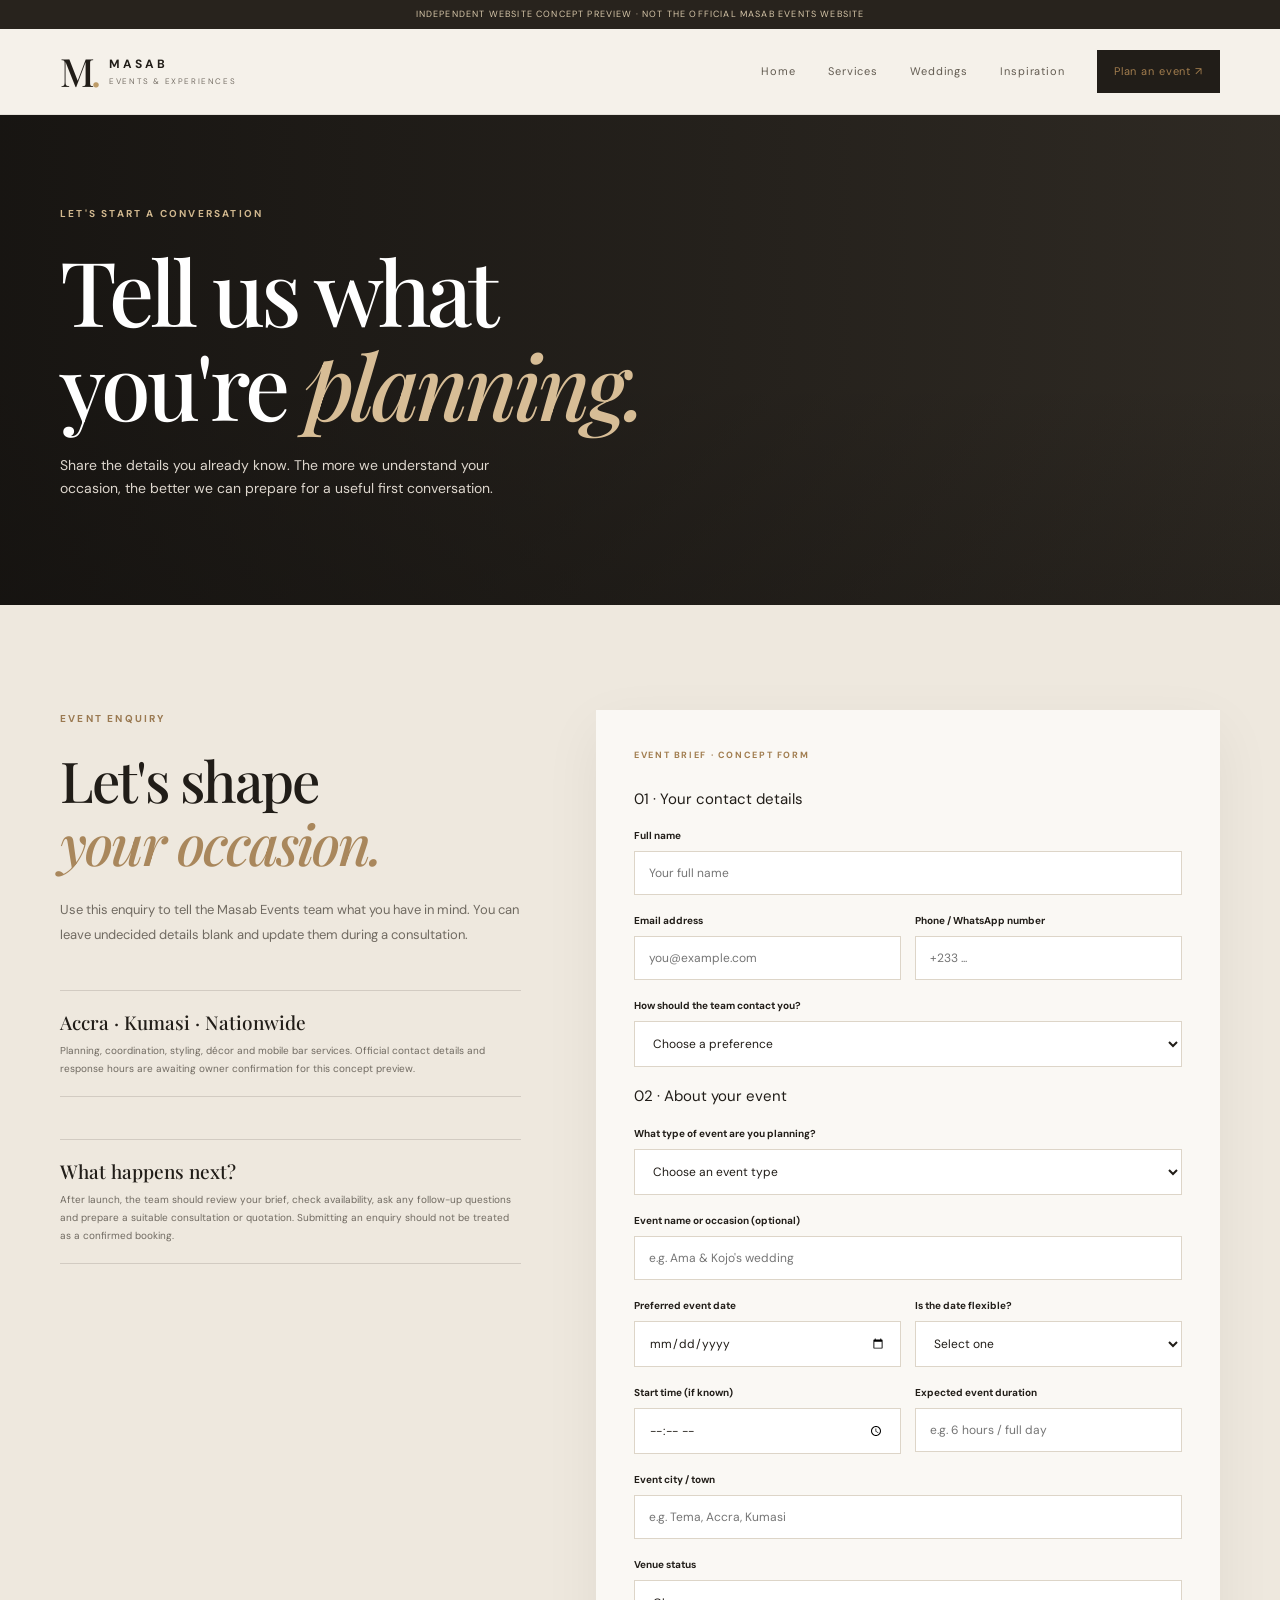
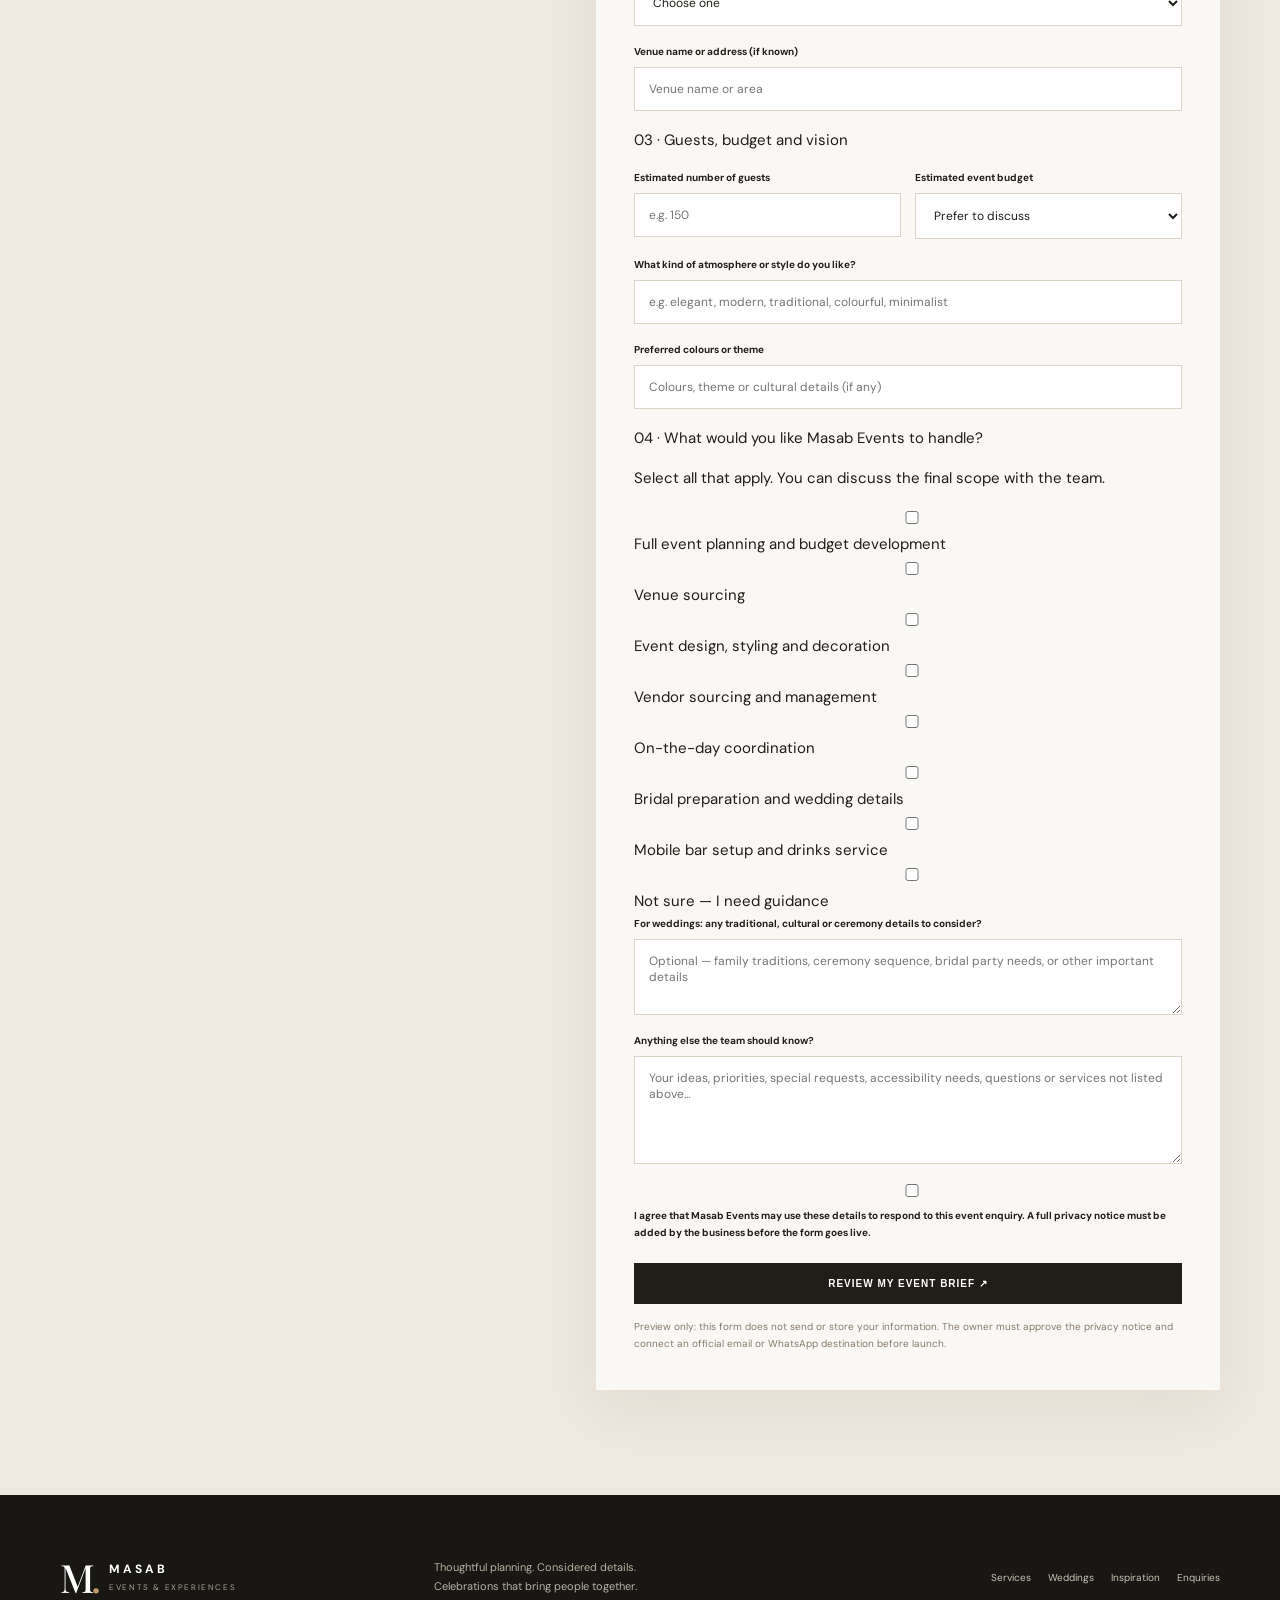
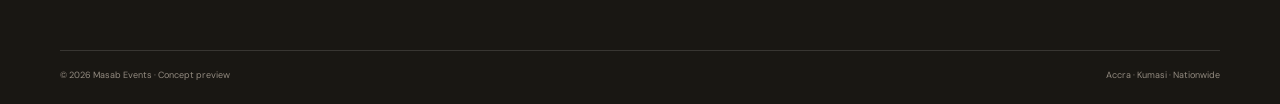
==== contact.html @ 24bff2f8 "Expand event enquiry form into a detailed event brief" ====
<!doctype html>
<html lang="en">
<head>
<meta charset="utf-8"><meta name="viewport" content="width=device-width,initial-scale=1">
<meta name="description" content="Tell Masab Events about your wedding, corporate function or celebration and request an event-planning consultation in Ghana.">
<title>Plan Your Event | Masab Events</title>
<link rel="preconnect" href="https://fonts.googleapis.com"><link rel="preconnect" href="https://fonts.gstatic.com" crossorigin>
<link href="https://fonts.googleapis.com/css2?family=DM+Sans:wght@400;500;600;700&family=Playfair+Display:ital,wght@0,500;0,600;1,500;1,600&display=swap" rel="stylesheet">
<link rel="stylesheet" href="assets/css/styles.css"><script src="assets/js/main.js" defer></script>
</head>
<body>
<div class="concept-note">Independent website concept preview · Not the official Masab Events website</div>
<header class="header">
<a class="brand" href="index.html"><span class="monogram">M<span>.</span></span><span><b>MASAB</b><small>EVENTS & EXPERIENCES</small></span></a>
<button class="menu-toggle" aria-label="Open navigation" aria-expanded="false"><i></i><i></i></button>
<nav class="nav"><a href="index.html">Home</a><a href="services.html">Services</a><a href="weddings.html">Weddings</a><a href="gallery.html">Inspiration</a><a class="nav-button active" href="contact.html">Plan an event ↗</a></nav>
</header>
<main>
<section class="page-hero contact-hero"><div class="hero-overlay"></div><div class="wrap page-hero-content"><p class="eyebrow pale">LET'S START A CONVERSATION</p><h1>Tell us what<br>you're <em>planning.</em></h1><p>Share the details you already know. The more we understand your occasion, the better we can prepare for a useful first conversation.</p></div></section>
<section class="section contact-section">
<div class="wrap contact-grid">
<div>
<p class="eyebrow">EVENT ENQUIRY</p><h2>Let's shape<br><em>your occasion.</em></h2>
<p>Use this enquiry to tell the Masab Events team what you have in mind. You can leave undecided details blank and update them during a consultation.</p>
<div class="contact-note"><b>Accra · Kumasi · Nationwide</b><span>Planning, coordination, styling, décor and mobile bar services. Official contact details and response hours are awaiting owner confirmation for this concept preview.</span></div>
<div class="contact-note"><b>What happens next?</b><span>After launch, the team should review your brief, check availability, ask any follow-up questions and prepare a suitable consultation or quotation. Submitting an enquiry should not be treated as a confirmed booking.</span></div>
</div>
<div class="form-card">
<small class="form-label">EVENT BRIEF · CONCEPT FORM</small>
<form id="enquiry-form">
<p class="form-section-title">01 · Your contact details</p>
<label>Full name<input name="name" autocomplete="name" required placeholder="Your full name"></label>
<div class="two-fields">
<label>Email address<input name="email" type="email" autocomplete="email" required placeholder="you@example.com"></label>
<label>Phone / WhatsApp number<input name="phone" type="tel" autocomplete="tel" placeholder="+233 ..."></label>
</div>
<label>How should the team contact you?<select name="contactPreference"><option value="">Choose a preference</option><option>WhatsApp</option><option>Phone call</option><option>Email</option></select></label>

<p class="form-section-title">02 · About your event</p>
<label>What type of event are you planning?<select name="eventType" required>
<option value="">Choose an event type</option><option>Traditional wedding / engagement</option><option>White wedding</option><option>Traditional and white wedding celebrations</option><option>Corporate event / conference</option><option>Birthday / milestone celebration</option><option>Anniversary</option><option>Private party / reception</option><option>Funeral / memorial event</option><option>Church / community event</option><option>Other</option>
</select></label>
<label>Event name or occasion (optional)<input name="eventName" placeholder="e.g. Ama & Kojo's wedding"></label>
<div class="two-fields">
<label>Preferred event date<input name="date" type="date"></label>
<label>Is the date flexible?<select name="dateFlexible"><option value="">Select one</option><option>Yes</option><option>No</option><option>Not decided yet</option></select></label>
</div>
<div class="two-fields">
<label>Start time (if known)<input name="startTime" type="time"></label>
<label>Expected event duration<input name="duration" placeholder="e.g. 6 hours / full day"></label>
</div>
<label>Event city / town<input name="location" placeholder="e.g. Tema, Accra, Kumasi"></label>
<label>Venue status<select name="venueStatus"><option value="">Choose one</option><option>Venue already booked</option><option>Venue selected, not booked</option><option>Need help finding a venue</option><option>Not sure yet</option></select></label>
<label>Venue name or address (if known)<input name="venue" placeholder="Venue name or area"></label>

<p class="form-section-title">03 · Guests, budget and vision</p>
<div class="two-fields">
<label>Estimated number of guests<input name="guestCount" type="number" min="1" placeholder="e.g. 150"></label>
<label>Estimated event budget<select name="budget"><option value="">Prefer to discuss</option><option>Under GH₵5,000</option><option>GH₵5,000–GH₵10,000</option><option>GH₵10,001–GH₵20,000</option><option>GH₵20,001–GH₵50,000</option><option>GH₵50,001–GH₵100,000</option><option>Above GH₵100,000</option></select></label>
</div>
<label>What kind of atmosphere or style do you like?<input name="style" placeholder="e.g. elegant, modern, traditional, colourful, minimalist"></label>
<label>Preferred colours or theme<input name="theme" placeholder="Colours, theme or cultural details (if any)"></label>

<p class="form-section-title">04 · What would you like Masab Events to handle?</p>
<p class="form-help">Select all that apply. You can discuss the final scope with the team.</p>
<div class="service-checks">
<label><input type="checkbox" name="services" value="Full event planning and budget development">Full event planning and budget development</label>
<label><input type="checkbox" name="services" value="Venue sourcing">Venue sourcing</label>
<label><input type="checkbox" name="services" value="Event design, styling and decoration">Event design, styling and decoration</label>
<label><input type="checkbox" name="services" value="Vendor sourcing and management">Vendor sourcing and management</label>
<label><input type="checkbox" name="services" value="On-the-day coordination">On-the-day coordination</label>
<label><input type="checkbox" name="services" value="Bridal preparation and wedding details">Bridal preparation and wedding details</label>
<label><input type="checkbox" name="services" value="Mobile bar setup and drinks service">Mobile bar setup and drinks service</label>
<label><input type="checkbox" name="services" value="Not sure — I need guidance">Not sure — I need guidance</label>
</div>
<label>For weddings: any traditional, cultural or ceremony details to consider?<textarea name="weddingDetails" rows="3" placeholder="Optional — family traditions, ceremony sequence, bridal party needs, or other important details"></textarea></label>
<label>Anything else the team should know?<textarea name="details" rows="5" placeholder="Your ideas, priorities, special requests, accessibility needs, questions or services not listed above..."></textarea></label>
<label class="consent-check"><input type="checkbox" name="consent" value="I agree to be contacted about this enquiry" required><span>I agree that Masab Events may use these details to respond to this event enquiry. A full privacy notice must be added by the business before the form goes live.</span></label>
<button class="button dark submit-button" type="submit">Review my event brief ↗</button>
<p class="form-status" id="form-status" role="status" aria-live="polite">Preview only: this form does not send or store your information. The owner must approve the privacy notice and connect an official email or WhatsApp destination before launch.</p>
</form>
</div>
</div>
</section>
</main>
<footer class="footer"><div class="wrap footer-main"><a class="brand footer-brand" href="index.html"><span class="monogram">M<span>.</span></span><span><b>MASAB</b><small>EVENTS & EXPERIENCES</small></span></a><p>Thoughtful planning. Considered details.<br>Celebrations that bring people together.</p><div class="footer-links"><a href="services.html">Services</a><a href="weddings.html">Weddings</a><a href="gallery.html">Inspiration</a><a href="contact.html">Enquiries</a></div></div><div class="wrap footer-bottom"><span>© <span data-year></span> Masab Events · Concept preview</span><span>Accra · Kumasi · Nationwide</span></div></footer>
</body></html>
---- assets/css/styles.css ----
:root{--ink:#211d18;--muted:#706a61;--paper:#f5f1ea;--gold:#bd9b67;--dark:#191713;--line:rgba(35,29,22,.14);--serif:"Playfair Display",Georgia,serif;--sans:"DM Sans",Arial,sans-serif}*{box-sizing:border-box}html{scroll-behavior:smooth}body{margin:0;background:var(--paper);color:var(--ink);font:15px/1.7 var(--sans)}a{color:inherit;text-decoration:none}img{display:block;width:100%;object-fit:cover}.wrap{width:min(1160px,calc(100% - 56px));margin:auto}.concept-note{padding:7px 12px;background:#28231d;color:#d7c7aa;text-align:center;font-size:9px;letter-spacing:.13em;text-transform:uppercase}.header{height:86px;padding:0 max(28px,calc((100vw - 1160px)/2));display:flex;align-items:center;justify-content:space-between;background:#f5f1ea;position:relative;z-index:5;border-bottom:1px solid rgba(35,29,22,.08)}.brand{display:flex;align-items:center;gap:12px}.monogram{font:500 39px/1 var(--serif);letter-spacing:-.1em}.monogram span{color:var(--gold)}.brand b,.brand small{display:block;line-height:1.3}.brand b{font-size:12px;letter-spacing:.25em}.brand small{font-size:8px;color:#777067;letter-spacing:.2em;margin-top:4px}.nav{display:flex;align-items:center;gap:32px}.nav a{font-size:11px;letter-spacing:.08em;color:#625b51}.nav a.active,.nav a:hover{color:#a27d4e}.nav .nav-button{background:var(--ink);color:#fff;padding:12px 17px}.menu-toggle{display:none}.eyebrow{font-size:10px;letter-spacing:.22em;text-transform:uppercase;color:#9a7951;font-weight:700;margin:0 0 21px}.eyebrow.pale{color:#d1b88f}.hero,.page-hero{position:relative;min-height:660px;display:flex;align-items:center;overflow:hidden;background:#322d26}.hero-bg,.hero-overlay{position:absolute;inset:0}.hero-bg{background:url("https://images.unsplash.com/photo-1519167758481-83f550bb49b3?auto=format&fit=crop&w=2200&q=90") center/cover}.hero-overlay{background:linear-gradient(90deg,rgba(17,15,13,.8),rgba(17,15,13,.1)),linear-gradient(0deg,rgba(17,15,13,.25),transparent 45%)}.hero-inner{position:relative;color:white;padding:40px 0}.hero h1,.page-hero h1{font:500 clamp(58px,7vw,96px)/1.04 var(--serif);letter-spacing:-.045em;margin:0 0 24px}.hero h1 em,.page-hero h1 em{color:#d7bd96;font-weight:500}.hero-lede{max-width:500px;color:#e1ddd6;font-size:15px;line-height:1.85}.actions{display:flex;align-items:center;gap:30px;margin-top:32px}.button{display:inline-flex;align-items:center;justify-content:center;padding:15px 21px;font-size:10px;font-weight:700;letter-spacing:.1em;text-transform:uppercase;border:0;cursor:pointer;transition:transform .2s,background .2s}.button:hover{transform:translateY(-2px)}.gold{background:var(--gold);color:#211b14}.gold:hover{background:#d0b080}.dark{background:var(--ink);color:white}.dark:hover{background:#463b2f}.under-link{display:inline-block;font-size:11px;font-weight:700;letter-spacing:.1em;text-transform:uppercase;padding-bottom:6px;border-bottom:1px solid currentColor}.under-link.white{color:white}.hero-caption{position:absolute;right:max(28px,calc((100vw - 1160px)/2));bottom:25px;color:#ddd6cb;font-size:9px;letter-spacing:.16em;text-transform:uppercase}.section{padding:105px 0}.intro-grid{display:grid;grid-template-columns:1fr 1fr;gap:90px}.intro h2,.wedding-text h2,.split-copy h2,.closing h2,.service-intro h2,.wedding-intro h2,.wedding-story-copy h2,.contact-grid h2,.section-title{font:500 clamp(39px,4.6vw,62px)/1.12 var(--serif);letter-spacing:-.035em;margin:0}.intro h2 em,.wedding-text h2 em,.split-copy h2 em,.service-intro h2 em,.wedding-intro h2 em,.contact-grid h2 em,.section-title em{color:#a9875c;font-weight:500}.serif-lede{font:500 22px/1.48 var(--serif);color:#3a332b;margin:0 0 20px}.intro-copy>p:not(.serif-lede),.split-copy>p:not(.eyebrow),.wedding-text>p:not(.eyebrow),.contact-grid>div>p:not(.eyebrow){font-size:13px;color:var(--muted);line-height:1.9}.intro-copy .under-link{margin-top:15px}.pillars{display:grid;grid-template-columns:repeat(3,1fr);border-top:1px solid var(--line);border-bottom:1px solid var(--line);margin-top:85px}.pillars>div{padding:24px 20px 24px 0;display:grid;grid-template-columns:35px 1fr;align-items:center}.pillars>div+div{border-left:1px solid var(--line);padding-left:25px}.pillars span{grid-row:span 2;color:var(--gold);font:italic 17px var(--serif)}.pillars b{font-size:12px}.pillars small{font-size:10px;color:var(--muted)}.split{display:grid;grid-template-columns:1.05fr .95fr;min-height:560px;background:#e9e1d6}.split-photo{min-height:560px;background-position:center;background-size:cover}.photo-tables{background-image:url("https://images.unsplash.com/photo-1464366400600-7168b8af9bc3?auto=format&fit=crop&w=1500&q=90")}.split-copy{align-self:center;padding:65px clamp(38px,7vw,100px)}.split-copy h2 em{color:#bd9b67}.split-copy>p:not(.eyebrow){margin:23px 0 29px}.split.reverse{grid-template-columns:1fr 1fr;background:#28231d;color:#fff}.photo-bar{background-image:url("https://images.unsplash.com/photo-1514933651103-005eec06c04b?auto=format&fit=crop&w=1400&q=90")}.dark-panel>p:not(.eyebrow){color:#c6beb2}.wedding-grid{display:grid;grid-template-columns:.9fr 1.1fr;align-items:center;gap:80px}.wedding-text>p:not(.eyebrow){max-width:470px;margin:25px 0;color:var(--muted);font-size:13px}.wedding-text ul{list-style:none;padding:0;margin:24px 0 30px}.wedding-text li{font-size:12px;color:#59534b;padding:11px 0 11px 23px;border-bottom:1px solid var(--line);position:relative}.wedding-text li:before{content:"✦";position:absolute;left:0;color:var(--gold)}.wedding-photo{height:570px;background:url("https://images.unsplash.com/photo-1519741497674-611481863552?auto=format&fit=crop&w=1300&q=90") center/cover}.inspiration{background:#eee8de}.section-heading{display:flex;justify-content:space-between;align-items:end;margin-bottom:40px}.section-heading h2{font:500 clamp(38px,4.2vw,55px)/1.12 var(--serif);margin:0}.section-heading h2 em,.closing h2 em{color:#a9875c}.image-grid{display:grid;grid-template-columns:1.35fr 1fr 1fr;gap:15px}.image-tile{height:330px;position:relative;overflow:hidden;background:#d8d0c4}.image-tile.tall{height:430px;grid-row:span 2}.image-tile img{height:100%;transition:transform .5s}.image-tile:hover img{transform:scale(1.04)}.image-tile b{position:absolute;bottom:0;left:0;right:0;padding:30px 18px 15px;color:white;font:500 20px var(--serif);background:linear-gradient(transparent,rgba(0,0,0,.55))}.disclaimer{font-size:10px;color:#857c70;margin-top:16px}.coverage{background:#29251f;color:white;padding:48px 0}.coverage-row{display:flex;justify-content:space-between;align-items:center;gap:40px}.coverage h2{font:500 clamp(28px,3vw,39px) var(--serif);margin:0}.coverage h2 em{color:#c5a576}.coverage .eyebrow{margin-bottom:11px}.coverage-row>p{max-width:310px;color:#c5bfb4;font-size:12px}.closing{text-align:center;background:#e8dfd2}.closing h2{font-size:clamp(43px,5.5vw,70px);margin-bottom:30px}.footer{background:#191713;color:#fff;padding:52px 0 20px}.footer-main{display:grid;grid-template-columns:1fr 1.2fr 1fr;gap:30px;align-items:center;padding-bottom:42px}.footer-brand small{color:#aaa196}.footer-main>p{color:#b8b0a5;font-size:11px;line-height:1.8}.footer-links{display:flex;justify-content:flex-end;gap:17px;flex-wrap:wrap}.footer-links a{font-size:10px;color:#c9c1b6}.footer-bottom{border-top:1px solid #ffffff22;padding-top:17px;display:flex;justify-content:space-between;color:#938b80;font-size:9px}
/* Inner page components */.page-hero{min-height:490px}.page-hero:before{content:"";position:absolute;inset:0;background-position:center;background-size:cover}.services-hero:before{background-image:url("https://images.unsplash.com/photo-1519167758481-83f550bb49b3?auto=format&fit=crop&w=2000&q=85")}.weddings-hero:before{background-image:url("https://images.unsplash.com/photo-1519741497674-611481863552?auto=format&fit=crop&w=2000&q=85")}.gallery-hero:before{background-image:url("https://images.unsplash.com/photo-1464366400600-7168b8af9bc3?auto=format&fit=crop&w=2000&q=85")}.contact-hero:before{background-image:url("https://images.unsplash.com/photo-1511795409834-ef04bbd61622?auto=format&fit=crop&w=2000&q=85")}.page-hero-content{position:relative;color:#fff;padding:70px 0}.page-hero-content>p:last-child{max-width:490px;color:#ddd6cd;font-size:14px}.service-intro{max-width:750px}.service-intro .serif-lede{max-width:580px;margin-top:24px}.service-cards{display:grid;grid-template-columns:1fr 1fr;gap:60px 34px;margin-top:65px}.service-cards article>small{font-size:9px;letter-spacing:.2em;color:#a27e50;font-weight:700}.service-img{height:275px;margin:14px 0 21px;background-size:cover;background-position:center}.planning-img{background-image:url("https://images.unsplash.com/photo-1519167758481-83f550bb49b3?auto=format&fit=crop&w=1100&q=85")}.design-img{background-image:url("https://images.unsplash.com/photo-1464366400600-7168b8af9bc3?auto=format&fit=crop&w=1100&q=85")}.coordination-img{background-image:url("https://images.unsplash.com/photo-1511795409834-ef04bbd61622?auto=format&fit=crop&w=1100&q=85")}.bar-img{background-image:url("https://images.unsplash.com/photo-1514933651103-005eec06c04b?auto=format&fit=crop&w=1100&q=85")}.service-cards h3,.steps h3,.wedding-points h3{font:500 25px var(--serif);margin:0 0 9px}.service-cards p,.service-cards li{font-size:12px;color:var(--muted);line-height:1.85}.service-cards ul{padding-left:17px}.process{background:#25211c;color:white;padding:90px 0}.process h2{font:500 clamp(39px,4vw,55px)/1.1 var(--serif);margin:0}.process h2 em,.wedding-story-copy h2 em{color:#c2a071}.steps{display:grid;grid-template-columns:repeat(3,1fr);gap:40px;margin-top:55px}.steps article{border-top:1px solid #ffffff55;padding-top:20px}.steps span,.wedding-points span{font:italic 19px var(--serif);color:#c2a071}.steps h3{margin-top:17px}.steps p{font-size:12px;color:#bbb3a8;line-height:1.8}.wedding-intro{display:grid;grid-template-columns:1fr 1fr;gap:80px}.wedding-intro .serif-lede{margin:0 0 20px}.wedding-intro p:not(.serif-lede){font-size:13px;color:var(--muted);line-height:1.9}.wedding-story{display:grid;grid-template-columns:1fr 1fr;background:#29251f;color:white}.wedding-story-image{min-height:510px;background:url("https://images.unsplash.com/photo-1519741497674-611481863552?auto=format&fit=crop&w=1400&q=85") center/cover}.wedding-story-copy{align-self:center;padding:65px clamp(38px,7vw,95px)}.wedding-story-copy h2{font:500 clamp(40px,4.5vw,58px)/1.12 var(--serif);margin:0}.wedding-story-copy p:last-child{font-size:13px;color:#c3bbb0;line-height:1.9;margin-top:24px}.section-title{margin-bottom:45px}.wedding-points{display:grid;grid-template-columns:repeat(4,1fr);gap:24px}.wedding-points article{border-top:1px solid var(--line);padding-top:18px}.wedding-points h3{font-size:20px;margin-top:16px}.wedding-points p{font-size:11px;color:var(--muted);line-height:1.85}.gallery-grid{display:grid;grid-template-columns:1.3fr 1fr 1fr;gap:18px;margin-top:45px}.gallery-grid figure{margin:0}.gallery-grid figure.wide{grid-column:span 2}.gallery-grid img{height:275px}.gallery-grid .wide img{height:390px}.gallery-grid figcaption{display:flex;justify-content:space-between;gap:12px;padding:11px 0;border-bottom:1px solid var(--line)}.gallery-grid figcaption b{font:500 17px var(--serif)}.gallery-grid figcaption small{font-size:9px;color:var(--muted)}.contact-section{background:#eee8de}.contact-grid{display:grid;grid-template-columns:.85fr 1.15fr;gap:75px;align-items:start}.contact-grid h2{font-size:clamp(40px,4.4vw,57px)}.contact-grid>div>p:not(.eyebrow){margin-top:24px}.contact-note{margin-top:42px;padding:18px 0;border-block:1px solid var(--line);display:flex;flex-direction:column;gap:7px}.contact-note b{font:500 19px var(--serif)}.contact-note span{font-size:10px;color:var(--muted);line-height:1.8}.form-card{background:#faf8f4;padding:38px;box-shadow:0 18px 55px #2a22100f}.form-label{display:block;font-size:9px;letter-spacing:.18em;color:#a17d4f;font-weight:700;margin-bottom:23px}.form-card form>label,.form-card form>.two-fields label{display:flex;flex-direction:column;gap:7px;margin-bottom:17px;font-size:10px;font-weight:700}.form-card input,.form-card select,.form-card textarea{width:100%;padding:13px 14px;border:1px solid #ddd5c8;background:white;color:var(--ink);font:12px var(--sans);border-radius:0;outline:0}.form-card input:focus,.form-card select:focus,.form-card textarea:focus{border-color:#a9875c;box-shadow:0 0 0 2px #a9875c1f}.form-card textarea{resize:vertical}.two-fields{display:grid;grid-template-columns:1fr 1fr;gap:14px}.submit-button{width:100%;margin-top:5px}.form-status{font-size:10px;color:#847b6f;line-height:1.7;margin:14px 0 0}.form-status.is-active{padding:12px;background:#f0e8dc;color:#4f4435}.enquiry-preview{white-space:pre-wrap;overflow-wrap:anywhere;background:#f2ede5;padding:14px;font:11px/1.6 var(--sans);color:#4c453c;margin-top:12px}
@media(max-width:900px){.nav{gap:17px}.nav a{font-size:10px}.intro-grid,.wedding-grid,.contact-grid{gap:42px}.split-copy{padding:50px 38px}.wedding-points{grid-template-columns:1fr 1fr}.footer-main{grid-template-columns:1fr 1fr}.footer-links{grid-column:1/-1;justify-content:flex-start}}
@media(max-width:680px){.wrap{width:min(100% - 36px,520px)}.concept-note{font-size:8px;letter-spacing:.08em}.header{height:72px;padding:0 18px}.monogram{font-size:34px}.menu-toggle{display:flex;width:42px;height:42px;border:1px solid var(--line);background:transparent;flex-direction:column;align-items:center;justify-content:center;gap:6px}.menu-toggle i{height:1px;width:18px;background:var(--ink)}.nav{display:none;position:absolute;top:72px;left:0;right:0;background:var(--paper);padding:16px 18px;box-shadow:0 15px 25px #00000012;flex-direction:column;align-items:stretch;gap:0}.nav.open{display:flex}.nav a{padding:13px 8px;border-bottom:1px solid var(--line);font-size:11px}.nav .nav-button{margin-top:10px;text-align:center}.hero{min-height:660px;align-items:end;padding-bottom:75px}.hero-bg{background-position:58% center}.hero-overlay{background:linear-gradient(0deg,#110f0dd9,#110f0d22)}.hero h1,.page-hero h1{font-size:55px}.hero-lede{font-size:14px}.actions{align-items:flex-start;flex-direction:column;gap:20px}.hero-caption{display:none}.section{padding:75px 0}.intro-grid,.wedding-grid,.wedding-intro,.contact-grid{grid-template-columns:1fr;gap:28px}.intro h2,.wedding-text h2,.split-copy h2,.service-intro h2,.wedding-intro h2,.contact-grid h2{font-size:43px}.serif-lede{font-size:20px}.pillars{grid-template-columns:1fr;margin-top:52px}.pillars>div{padding:17px 0}.pillars>div+div{border-left:0;border-top:1px solid var(--line);padding-left:0}.split,.split.reverse,.wedding-story{grid-template-columns:1fr}.split-photo,.wedding-story-image{min-height:330px}.split-copy,.wedding-story-copy{padding:58px 25px}.wedding-photo{height:420px;order:-1}.section-heading{align-items:flex-start;flex-direction:column;gap:20px}.image-grid{grid-template-columns:1fr 1fr;gap:10px}.image-tile,.image-tile.tall{height:230px;grid-row:auto}.image-tile:first-child{grid-column:span 2;height:310px}.coverage-row{align-items:flex-start;flex-direction:column;gap:12px}.coverage-row>p{margin:0}.footer-main{grid-template-columns:1fr;gap:16px}.footer-links{grid-column:auto;justify-content:flex-start}.footer-bottom{flex-direction:column;gap:8px}.page-hero{min-height:430px}.page-hero-content{padding:55px 0}.service-cards{grid-template-columns:1fr;gap:40px;margin-top:42px}.service-img{height:245px}.steps{grid-template-columns:1fr;gap:28px;margin-top:42px}.process{padding:75px 0}.wedding-points{grid-template-columns:1fr 1fr;gap:23px 17px}.gallery-grid{grid-template-columns:1fr 1fr;gap:12px}.gallery-grid figure.wide{grid-column:span 2}.gallery-grid img{height:200px}.gallery-grid .wide img{height:280px}.gallery-grid figcaption{flex-direction:column;gap:2px}.two-fields{grid-template-columns:1fr;gap:0}.form-card{padding:24px 18px}}
@media(prefers-reduced-motion:reduce){html{scroll-behavior:auto}*,*:before,*:after{transition:none!important}}
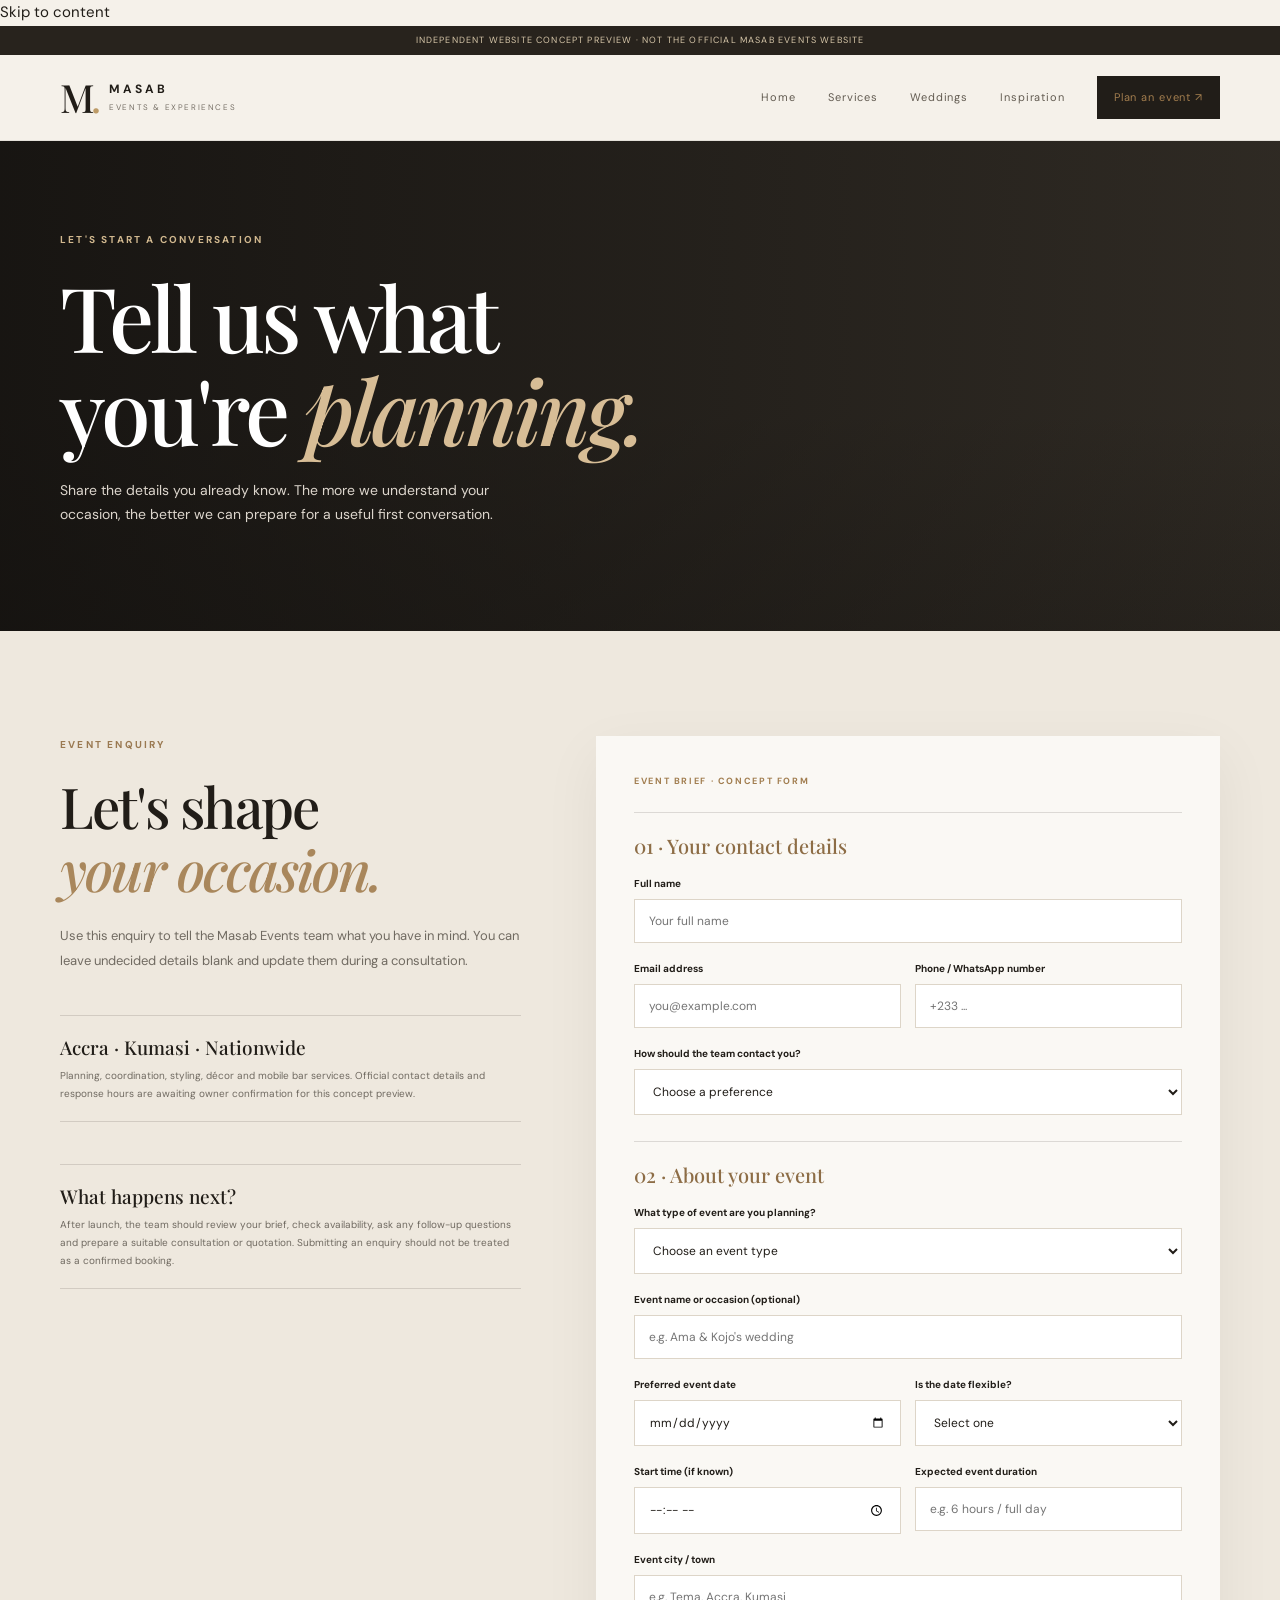
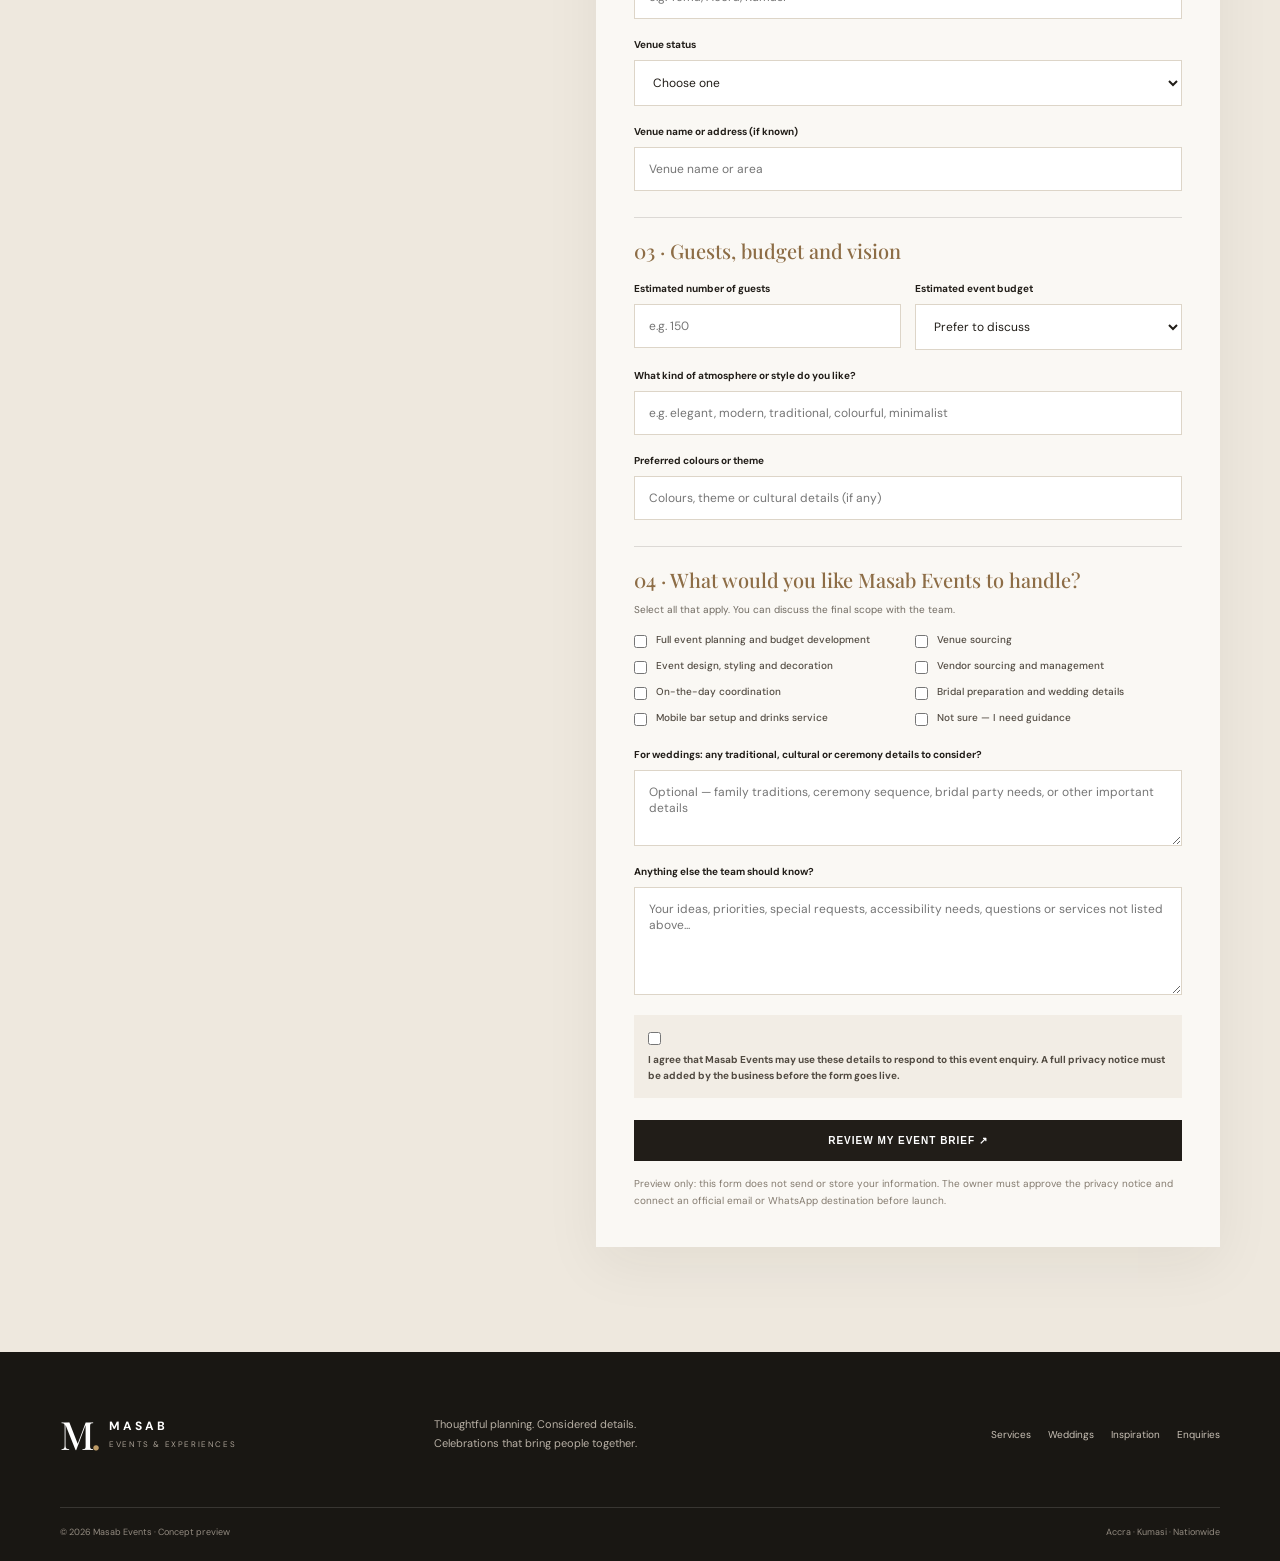
==== commit 70b73cde: "Improve accessibility, navigation and enquiry experience" ====
--- a/contact.html
+++ b/contact.html
@@ -3,19 +3,21 @@
 <head>
 <meta charset="utf-8"><meta name="viewport" content="width=device-width,initial-scale=1">
 <meta name="description" content="Tell Masab Events about your wedding, corporate function or celebration and request an event-planning consultation in Ghana.">
+<meta property="og:type" content="website"><meta property="og:title" content="Plan Your Event | Masab Events"><meta property="og:description" content="Tell Masab Events about your wedding, corporate function or celebration and request an event-planning consultation in Ghana."><meta property="og:image" content="https://images.unsplash.com/photo-1519167758481-83f550bb49b3?auto=format&amp;fit=crop&amp;w=1200&amp;q=85">
 <title>Plan Your Event | Masab Events</title>
 <link rel="preconnect" href="https://fonts.googleapis.com"><link rel="preconnect" href="https://fonts.gstatic.com" crossorigin>
 <link href="https://fonts.googleapis.com/css2?family=DM+Sans:wght@400;500;600;700&family=Playfair+Display:ital,wght@0,500;0,600;1,500;1,600&display=swap" rel="stylesheet">
 <link rel="stylesheet" href="assets/css/styles.css"><script src="assets/js/main.js" defer></script>
 </head>
 <body>
+<a class="skip-link" href="#main-content">Skip to content</a>
 <div class="concept-note">Independent website concept preview · Not the official Masab Events website</div>
 <header class="header">
 <a class="brand" href="index.html"><span class="monogram">M<span>.</span></span><span><b>MASAB</b><small>EVENTS & EXPERIENCES</small></span></a>
-<button class="menu-toggle" aria-label="Open navigation" aria-expanded="false"><i></i><i></i></button>
-<nav class="nav"><a href="index.html">Home</a><a href="services.html">Services</a><a href="weddings.html">Weddings</a><a href="gallery.html">Inspiration</a><a class="nav-button active" href="contact.html">Plan an event ↗</a></nav>
+<button class="menu-toggle" aria-label="Open navigation" aria-expanded="false" aria-controls="primary-navigation"><i></i><i></i></button>
+<nav class="nav" id="primary-navigation" aria-label="Primary navigation"><a href="index.html">Home</a><a href="services.html">Services</a><a href="weddings.html">Weddings</a><a href="gallery.html">Inspiration</a><a class="nav-button active" href="contact.html">Plan an event ↗</a></nav>
 </header>
-<main>
+<main id="main-content">
 <section class="page-hero contact-hero"><div class="hero-overlay"></div><div class="wrap page-hero-content"><p class="eyebrow pale">LET'S START A CONVERSATION</p><h1>Tell us what<br>you're <em>planning.</em></h1><p>Share the details you already know. The more we understand your occasion, the better we can prepare for a useful first conversation.</p></div></section>
 <section class="section contact-section">
 <div class="wrap contact-grid">
--- a/assets/css/styles.css
+++ b/assets/css/styles.css
@@ -1,5 +1,5 @@
-:root{--ink:#211d18;--muted:#706a61;--paper:#f5f1ea;--gold:#bd9b67;--dark:#191713;--line:rgba(35,29,22,.14);--serif:"Playfair Display",Georgia,serif;--sans:"DM Sans",Arial,sans-serif}*{box-sizing:border-box}html{scroll-behavior:smooth}body{margin:0;background:var(--paper);color:var(--ink);font:15px/1.7 var(--sans)}a{color:inherit;text-decoration:none}img{display:block;width:100%;object-fit:cover}.wrap{width:min(1160px,calc(100% - 56px));margin:auto}.concept-note{padding:7px 12px;background:#28231d;color:#d7c7aa;text-align:center;font-size:9px;letter-spacing:.13em;text-transform:uppercase}.header{height:86px;padding:0 max(28px,calc((100vw - 1160px)/2));display:flex;align-items:center;justify-content:space-between;background:#f5f1ea;position:relative;z-index:5;border-bottom:1px solid rgba(35,29,22,.08)}.brand{display:flex;align-items:center;gap:12px}.monogram{font:500 39px/1 var(--serif);letter-spacing:-.1em}.monogram span{color:var(--gold)}.brand b,.brand small{display:block;line-height:1.3}.brand b{font-size:12px;letter-spacing:.25em}.brand small{font-size:8px;color:#777067;letter-spacing:.2em;margin-top:4px}.nav{display:flex;align-items:center;gap:32px}.nav a{font-size:11px;letter-spacing:.08em;color:#625b51}.nav a.active,.nav a:hover{color:#a27d4e}.nav .nav-button{background:var(--ink);color:#fff;padding:12px 17px}.menu-toggle{display:none}.eyebrow{font-size:10px;letter-spacing:.22em;text-transform:uppercase;color:#9a7951;font-weight:700;margin:0 0 21px}.eyebrow.pale{color:#d1b88f}.hero,.page-hero{position:relative;min-height:660px;display:flex;align-items:center;overflow:hidden;background:#322d26}.hero-bg,.hero-overlay{position:absolute;inset:0}.hero-bg{background:url("https://images.unsplash.com/photo-1519167758481-83f550bb49b3?auto=format&fit=crop&w=2200&q=90") center/cover}.hero-overlay{background:linear-gradient(90deg,rgba(17,15,13,.8),rgba(17,15,13,.1)),linear-gradient(0deg,rgba(17,15,13,.25),transparent 45%)}.hero-inner{position:relative;color:white;padding:40px 0}.hero h1,.page-hero h1{font:500 clamp(58px,7vw,96px)/1.04 var(--serif);letter-spacing:-.045em;margin:0 0 24px}.hero h1 em,.page-hero h1 em{color:#d7bd96;font-weight:500}.hero-lede{max-width:500px;color:#e1ddd6;font-size:15px;line-height:1.85}.actions{display:flex;align-items:center;gap:30px;margin-top:32px}.button{display:inline-flex;align-items:center;justify-content:center;padding:15px 21px;font-size:10px;font-weight:700;letter-spacing:.1em;text-transform:uppercase;border:0;cursor:pointer;transition:transform .2s,background .2s}.button:hover{transform:translateY(-2px)}.gold{background:var(--gold);color:#211b14}.gold:hover{background:#d0b080}.dark{background:var(--ink);color:white}.dark:hover{background:#463b2f}.under-link{display:inline-block;font-size:11px;font-weight:700;letter-spacing:.1em;text-transform:uppercase;padding-bottom:6px;border-bottom:1px solid currentColor}.under-link.white{color:white}.hero-caption{position:absolute;right:max(28px,calc((100vw - 1160px)/2));bottom:25px;color:#ddd6cb;font-size:9px;letter-spacing:.16em;text-transform:uppercase}.section{padding:105px 0}.intro-grid{display:grid;grid-template-columns:1fr 1fr;gap:90px}.intro h2,.wedding-text h2,.split-copy h2,.closing h2,.service-intro h2,.wedding-intro h2,.wedding-story-copy h2,.contact-grid h2,.section-title{font:500 clamp(39px,4.6vw,62px)/1.12 var(--serif);letter-spacing:-.035em;margin:0}.intro h2 em,.wedding-text h2 em,.split-copy h2 em,.service-intro h2 em,.wedding-intro h2 em,.contact-grid h2 em,.section-title em{color:#a9875c;font-weight:500}.serif-lede{font:500 22px/1.48 var(--serif);color:#3a332b;margin:0 0 20px}.intro-copy>p:not(.serif-lede),.split-copy>p:not(.eyebrow),.wedding-text>p:not(.eyebrow),.contact-grid>div>p:not(.eyebrow){font-size:13px;color:var(--muted);line-height:1.9}.intro-copy .under-link{margin-top:15px}.pillars{display:grid;grid-template-columns:repeat(3,1fr);border-top:1px solid var(--line);border-bottom:1px solid var(--line);margin-top:85px}.pillars>div{padding:24px 20px 24px 0;display:grid;grid-template-columns:35px 1fr;align-items:center}.pillars>div+div{border-left:1px solid var(--line);padding-left:25px}.pillars span{grid-row:span 2;color:var(--gold);font:italic 17px var(--serif)}.pillars b{font-size:12px}.pillars small{font-size:10px;color:var(--muted)}.split{display:grid;grid-template-columns:1.05fr .95fr;min-height:560px;background:#e9e1d6}.split-photo{min-height:560px;background-position:center;background-size:cover}.photo-tables{background-image:url("https://images.unsplash.com/photo-1464366400600-7168b8af9bc3?auto=format&fit=crop&w=1500&q=90")}.split-copy{align-self:center;padding:65px clamp(38px,7vw,100px)}.split-copy h2 em{color:#bd9b67}.split-copy>p:not(.eyebrow){margin:23px 0 29px}.split.reverse{grid-template-columns:1fr 1fr;background:#28231d;color:#fff}.photo-bar{background-image:url("https://images.unsplash.com/photo-1514933651103-005eec06c04b?auto=format&fit=crop&w=1400&q=90")}.dark-panel>p:not(.eyebrow){color:#c6beb2}.wedding-grid{display:grid;grid-template-columns:.9fr 1.1fr;align-items:center;gap:80px}.wedding-text>p:not(.eyebrow){max-width:470px;margin:25px 0;color:var(--muted);font-size:13px}.wedding-text ul{list-style:none;padding:0;margin:24px 0 30px}.wedding-text li{font-size:12px;color:#59534b;padding:11px 0 11px 23px;border-bottom:1px solid var(--line);position:relative}.wedding-text li:before{content:"✦";position:absolute;left:0;color:var(--gold)}.wedding-photo{height:570px;background:url("https://images.unsplash.com/photo-1519741497674-611481863552?auto=format&fit=crop&w=1300&q=90") center/cover}.inspiration{background:#eee8de}.section-heading{display:flex;justify-content:space-between;align-items:end;margin-bottom:40px}.section-heading h2{font:500 clamp(38px,4.2vw,55px)/1.12 var(--serif);margin:0}.section-heading h2 em,.closing h2 em{color:#a9875c}.image-grid{display:grid;grid-template-columns:1.35fr 1fr 1fr;gap:15px}.image-tile{height:330px;position:relative;overflow:hidden;background:#d8d0c4}.image-tile.tall{height:430px;grid-row:span 2}.image-tile img{height:100%;transition:transform .5s}.image-tile:hover img{transform:scale(1.04)}.image-tile b{position:absolute;bottom:0;left:0;right:0;padding:30px 18px 15px;color:white;font:500 20px var(--serif);background:linear-gradient(transparent,rgba(0,0,0,.55))}.disclaimer{font-size:10px;color:#857c70;margin-top:16px}.coverage{background:#29251f;color:white;padding:48px 0}.coverage-row{display:flex;justify-content:space-between;align-items:center;gap:40px}.coverage h2{font:500 clamp(28px,3vw,39px) var(--serif);margin:0}.coverage h2 em{color:#c5a576}.coverage .eyebrow{margin-bottom:11px}.coverage-row>p{max-width:310px;color:#c5bfb4;font-size:12px}.closing{text-align:center;background:#e8dfd2}.closing h2{font-size:clamp(43px,5.5vw,70px);margin-bottom:30px}.footer{background:#191713;color:#fff;padding:52px 0 20px}.footer-main{display:grid;grid-template-columns:1fr 1.2fr 1fr;gap:30px;align-items:center;padding-bottom:42px}.footer-brand small{color:#aaa196}.footer-main>p{color:#b8b0a5;font-size:11px;line-height:1.8}.footer-links{display:flex;justify-content:flex-end;gap:17px;flex-wrap:wrap}.footer-links a{font-size:10px;color:#c9c1b6}.footer-bottom{border-top:1px solid #ffffff22;padding-top:17px;display:flex;justify-content:space-between;color:#938b80;font-size:9px}
-/* Inner page components */.page-hero{min-height:490px}.page-hero:before{content:"";position:absolute;inset:0;background-position:center;background-size:cover}.services-hero:before{background-image:url("https://images.unsplash.com/photo-1519167758481-83f550bb49b3?auto=format&fit=crop&w=2000&q=85")}.weddings-hero:before{background-image:url("https://images.unsplash.com/photo-1519741497674-611481863552?auto=format&fit=crop&w=2000&q=85")}.gallery-hero:before{background-image:url("https://images.unsplash.com/photo-1464366400600-7168b8af9bc3?auto=format&fit=crop&w=2000&q=85")}.contact-hero:before{background-image:url("https://images.unsplash.com/photo-1511795409834-ef04bbd61622?auto=format&fit=crop&w=2000&q=85")}.page-hero-content{position:relative;color:#fff;padding:70px 0}.page-hero-content>p:last-child{max-width:490px;color:#ddd6cd;font-size:14px}.service-intro{max-width:750px}.service-intro .serif-lede{max-width:580px;margin-top:24px}.service-cards{display:grid;grid-template-columns:1fr 1fr;gap:60px 34px;margin-top:65px}.service-cards article>small{font-size:9px;letter-spacing:.2em;color:#a27e50;font-weight:700}.service-img{height:275px;margin:14px 0 21px;background-size:cover;background-position:center}.planning-img{background-image:url("https://images.unsplash.com/photo-1519167758481-83f550bb49b3?auto=format&fit=crop&w=1100&q=85")}.design-img{background-image:url("https://images.unsplash.com/photo-1464366400600-7168b8af9bc3?auto=format&fit=crop&w=1100&q=85")}.coordination-img{background-image:url("https://images.unsplash.com/photo-1511795409834-ef04bbd61622?auto=format&fit=crop&w=1100&q=85")}.bar-img{background-image:url("https://images.unsplash.com/photo-1514933651103-005eec06c04b?auto=format&fit=crop&w=1100&q=85")}.service-cards h3,.steps h3,.wedding-points h3{font:500 25px var(--serif);margin:0 0 9px}.service-cards p,.service-cards li{font-size:12px;color:var(--muted);line-height:1.85}.service-cards ul{padding-left:17px}.process{background:#25211c;color:white;padding:90px 0}.process h2{font:500 clamp(39px,4vw,55px)/1.1 var(--serif);margin:0}.process h2 em,.wedding-story-copy h2 em{color:#c2a071}.steps{display:grid;grid-template-columns:repeat(3,1fr);gap:40px;margin-top:55px}.steps article{border-top:1px solid #ffffff55;padding-top:20px}.steps span,.wedding-points span{font:italic 19px var(--serif);color:#c2a071}.steps h3{margin-top:17px}.steps p{font-size:12px;color:#bbb3a8;line-height:1.8}.wedding-intro{display:grid;grid-template-columns:1fr 1fr;gap:80px}.wedding-intro .serif-lede{margin:0 0 20px}.wedding-intro p:not(.serif-lede){font-size:13px;color:var(--muted);line-height:1.9}.wedding-story{display:grid;grid-template-columns:1fr 1fr;background:#29251f;color:white}.wedding-story-image{min-height:510px;background:url("https://images.unsplash.com/photo-1519741497674-611481863552?auto=format&fit=crop&w=1400&q=85") center/cover}.wedding-story-copy{align-self:center;padding:65px clamp(38px,7vw,95px)}.wedding-story-copy h2{font:500 clamp(40px,4.5vw,58px)/1.12 var(--serif);margin:0}.wedding-story-copy p:last-child{font-size:13px;color:#c3bbb0;line-height:1.9;margin-top:24px}.section-title{margin-bottom:45px}.wedding-points{display:grid;grid-template-columns:repeat(4,1fr);gap:24px}.wedding-points article{border-top:1px solid var(--line);padding-top:18px}.wedding-points h3{font-size:20px;margin-top:16px}.wedding-points p{font-size:11px;color:var(--muted);line-height:1.85}.gallery-grid{display:grid;grid-template-columns:1.3fr 1fr 1fr;gap:18px;margin-top:45px}.gallery-grid figure{margin:0}.gallery-grid figure.wide{grid-column:span 2}.gallery-grid img{height:275px}.gallery-grid .wide img{height:390px}.gallery-grid figcaption{display:flex;justify-content:space-between;gap:12px;padding:11px 0;border-bottom:1px solid var(--line)}.gallery-grid figcaption b{font:500 17px var(--serif)}.gallery-grid figcaption small{font-size:9px;color:var(--muted)}.contact-section{background:#eee8de}.contact-grid{display:grid;grid-template-columns:.85fr 1.15fr;gap:75px;align-items:start}.contact-grid h2{font-size:clamp(40px,4.4vw,57px)}.contact-grid>div>p:not(.eyebrow){margin-top:24px}.contact-note{margin-top:42px;padding:18px 0;border-block:1px solid var(--line);display:flex;flex-direction:column;gap:7px}.contact-note b{font:500 19px var(--serif)}.contact-note span{font-size:10px;color:var(--muted);line-height:1.8}.form-card{background:#faf8f4;padding:38px;box-shadow:0 18px 55px #2a22100f}.form-label{display:block;font-size:9px;letter-spacing:.18em;color:#a17d4f;font-weight:700;margin-bottom:23px}.form-card form>label,.form-card form>.two-fields label{display:flex;flex-direction:column;gap:7px;margin-bottom:17px;font-size:10px;font-weight:700}.form-card input,.form-card select,.form-card textarea{width:100%;padding:13px 14px;border:1px solid #ddd5c8;background:white;color:var(--ink);font:12px var(--sans);border-radius:0;outline:0}.form-card input:focus,.form-card select:focus,.form-card textarea:focus{border-color:#a9875c;box-shadow:0 0 0 2px #a9875c1f}.form-card textarea{resize:vertical}.two-fields{display:grid;grid-template-columns:1fr 1fr;gap:14px}.submit-button{width:100%;margin-top:5px}.form-status{font-size:10px;color:#847b6f;line-height:1.7;margin:14px 0 0}.form-status.is-active{padding:12px;background:#f0e8dc;color:#4f4435}.enquiry-preview{white-space:pre-wrap;overflow-wrap:anywhere;background:#f2ede5;padding:14px;font:11px/1.6 var(--sans);color:#4c453c;margin-top:12px}
+:root{--ink:#211d18;--muted:#706a61;--paper:#f5f1ea;--gold:#bd9b67;--dark:#191713;--line:rgba(35,29,22,.14);--serif:"Playfair Display",Georgia,serif;--sans:"DM Sans",Arial,sans-serif}*{box-sizing:border-box}html{scroll-behavior:smooth}body{margin:0;background:var(--paper);color:var(--ink);font:15px/1.7 var(--sans)}a{color:inherit;text-decoration:none}img{display:block;width:100%;object-fit:cover}.wrap{width:min(1160px,calc(100% - 56px));margin:auto}.concept-note{padding:7px 12px;background:#28231d;color:#d7c7aa;text-align:center;font-size:9px;letter-spacing:.13em;text-transform:uppercase}.header{height:86px;padding:0 max(28px,calc((100vw - 1160px)/2));display:flex;align-items:center;justify-content:space-between;background:#f5f1ea;position:relative;z-index:5;border-bottom:1px solid rgba(35,29,22,.08)}.brand{display:flex;align-items:center;gap:12px}.monogram{font:500 39px/1 var(--serif);letter-spacing:-.1em}.monogram span{color:var(--gold)}.brand b,.brand small{display:block;line-height:1.3}.brand b{font-size:12px;letter-spacing:.25em}.brand small{font-size:8px;color:#777067;letter-spacing:.2em;margin-top:4px}.nav{display:flex;align-items:center;gap:32px}.nav a{font-size:11px;letter-spacing:.08em;color:#625b51}.nav a.active,.nav a:hover{color:#a27d4e}.nav .nav-button{background:var(--ink);color:#fff;padding:12px 17px}.menu-toggle{display:none}.eyebrow{font-size:10px;letter-spacing:.22em;text-transform:uppercase;color:#9a7951;font-weight:700;margin:0 0 21px}.eyebrow.pale{color:#d1b88f}.hero,.page-hero{position:relative;min-height:660px;display:flex;align-items:center;overflow:hidden;background:#322d26}.hero-bg,.hero-overlay{position:absolute;inset:0}.hero-bg{background:url("https://images.unsplash.com/photo-1519167758481-83f550bb49b3?auto=format&fit=crop&w=2200&q=90") center/cover}.hero-overlay{background:linear-gradient(90deg,rgba(17,15,13,.8),rgba(17,15,13,.1)),linear-gradient(0deg,rgba(17,15,13,.25),transparent 45%)}.hero-inner{position:relative;color:white;padding:40px 0}.hero h1,.page-hero h1{font:500 clamp(58px,7vw,96px)/1.04 var(--serif);letter-spacing:-.045em;margin:0 0 24px}.hero h1 em,.page-hero h1 em{color:#d7bd96;font-weight:500}.hero-lede{max-width:500px;color:#e1ddd6;font-size:15px;line-height:1.85}.actions{display:flex;align-items:center;gap:30px;margin-top:32px}.button{display:inline-flex;align-items:center;justify-content:center;padding:15px 21px;font-size:10px;font-weight:700;letter-spacing:.1em;text-transform:uppercase;border:0;cursor:pointer;transition:transform .2s,background .2s}.button:hover{transform:translateY(-2px)}.gold{background:var(--gold);color:#211b14}.gold:hover{background:#d0b080}.dark{background:var(--ink);color:white}.dark:hover{background:#463b2f}.under-link{display:inline-block;font-size:11px;font-weight:700;letter-spacing:.1em;text-transform:uppercase;padding-bottom:6px;border-bottom:1px solid currentColor}.under-link.white{color:white}.hero-caption{position:absolute;right:max(28px,calc((100vw - 1160px)/2));bottom:25px;color:#ddd6cb;font-size:9px;letter-spacing:.16em;text-transform:uppercase}.section{padding:105px 0}.intro-grid{display:grid;grid-template-columns:1fr 1fr;gap:90px}.intro h2,.wedding-text h2,.split-copy h2,.closing h2,.service-intro h2,.wedding-intro h2,.wedding-story-copy h2,.contact-grid h2,.section-title{font:500 clamp(39px,4.6vw,62px)/1.12 var(--serif);letter-spacing:-.035em;margin:0}.intro h2 em,.wedding-text h2 em,.split-copy h2 em,.service-intro h2 em,.wedding-intro h2 em,.contact-grid h2 em,.section-title em{color:#a9875c;font-weight:500}.serif-lede{font:500 22px/1.48 var(--serif);color:#3a332b;margin:0 0 20px}.intro-copy>p:not(.serif-lede),.split-copy>p:not(.eyebrow),.wedding-text>p:not(.eyebrow),.contact-grid>div>p:not(.eyebrow){font-size:13px;color:var(--muted);line-height:1.9}.intro-copy .under-link{margin-top:15px}.pillars{display:grid;grid-template-columns:repeat(3,1fr);border-top:1px solid var(--line);border-bottom:1px solid var(--line);margin-top:85px}.pillars>div{padding:24px 20px 24px 0;display:grid;grid-template-columns:35px 1fr;align-items:center}.pillars>div+div{border-left:1px solid var(--line);padding-left:25px}.pillars span{grid-row:span 2;color:var(--gold);font:italic 17px var(--serif)}.pillars b{font-size:12px}.pillars small{font-size:10px;color:var(--muted)}.split{display:grid;grid-template-columns:1.05fr .95fr;min-height:560px;background:#e9e1d6}.split-photo{min-height:560px;background-position:center;background-size:cover}.photo-tables{background-image:url("https://images.unsplash.com/photo-1464366400600-7168b8af9bc3?auto=format&fit=crop&w=1500&q=90")}.split-copy{align-self:center;padding:65px clamp(38px,7vw,100px)}.split-copy h2 em{color:#bd9b67}.split-copy>p:not(.eyebrow){margin:23px 0 29px}.split.reverse{grid-template-columns:1fr 1fr;background:#28231d;color:#fff}.photo-bar{background-image:url("https://images.unsplash.com/photo-1514933651103-005eec06c04b?auto=format&fit=crop&w=1400&q=90")}.dark-panel>p:not(.eyebrow){color:#c6beb2}.wedding-grid{display:grid;grid-template-columns:.9fr 1.1fr;align-items:center;gap:80px}.wedding-text>p:not(.eyebrow){max-width:470px;margin:25px 0;color:var(--muted);font-size:13px}.wedding-text ul{list-style:none;padding:0;margin:24px 0 30px}.wedding-text li{font-size:12px;color:#59534b;padding:11px 0 11px 23px;border-bottom:1px solid var(--line);position:relative}.wedding-text li:before{content:"✦";position:absolute;left:0;color:var(--gold)}.wedding-photo{height:570px;background:url("https://images.unsplash.com/photo-1511795409834-ef04bbd61622?auto=format&fit=crop&w=1300&q=90") center/cover}.inspiration{background:#eee8de}.section-heading{display:flex;justify-content:space-between;align-items:end;margin-bottom:40px}.section-heading h2{font:500 clamp(38px,4.2vw,55px)/1.12 var(--serif);margin:0}.section-heading h2 em,.closing h2 em{color:#a9875c}.image-grid{display:grid;grid-template-columns:1.35fr 1fr 1fr;gap:15px}.image-tile{height:330px;position:relative;overflow:hidden;background:#d8d0c4}.image-tile.tall{height:430px;grid-row:span 2}.image-tile img{height:100%;transition:transform .5s}.image-tile:hover img{transform:scale(1.04)}.image-tile b{position:absolute;bottom:0;left:0;right:0;padding:30px 18px 15px;color:white;font:500 20px var(--serif);background:linear-gradient(transparent,rgba(0,0,0,.55))}.disclaimer{font-size:10px;color:#857c70;margin-top:16px}.coverage{background:#29251f;color:white;padding:48px 0}.coverage-row{display:flex;justify-content:space-between;align-items:center;gap:40px}.coverage h2{font:500 clamp(28px,3vw,39px) var(--serif);margin:0}.coverage h2 em{color:#c5a576}.coverage .eyebrow{margin-bottom:11px}.coverage-row>p{max-width:310px;color:#c5bfb4;font-size:12px}.closing{text-align:center;background:#e8dfd2}.closing h2{font-size:clamp(43px,5.5vw,70px);margin-bottom:30px}.footer{background:#191713;color:#fff;padding:52px 0 20px}.footer-main{display:grid;grid-template-columns:1fr 1.2fr 1fr;gap:30px;align-items:center;padding-bottom:42px}.footer-brand small{color:#aaa196}.footer-main>p{color:#b8b0a5;font-size:11px;line-height:1.8}.footer-links{display:flex;justify-content:flex-end;gap:17px;flex-wrap:wrap}.footer-links a{font-size:10px;color:#c9c1b6}.footer-bottom{border-top:1px solid #ffffff22;padding-top:17px;display:flex;justify-content:space-between;color:#938b80;font-size:9px}
+/* Inner page components */.page-hero{min-height:490px}.page-hero:before{content:"";position:absolute;inset:0;background-position:center;background-size:cover}.services-hero:before{background-image:url("https://images.unsplash.com/photo-1519167758481-83f550bb49b3?auto=format&fit=crop&w=2000&q=85")}.weddings-hero:before{background-image:url("https://images.unsplash.com/photo-1519167758481-83f550bb49b3?auto=format&fit=crop&w=2000&q=85")}.gallery-hero:before{background-image:url("https://images.unsplash.com/photo-1464366400600-7168b8af9bc3?auto=format&fit=crop&w=2000&q=85")}.contact-hero:before{background-image:url("https://images.unsplash.com/photo-1511795409834-ef04bbd61622?auto=format&fit=crop&w=2000&q=85")}.page-hero-content{position:relative;color:#fff;padding:70px 0}.page-hero-content>p:last-child{max-width:490px;color:#ddd6cd;font-size:14px}.service-intro{max-width:750px}.service-intro .serif-lede{max-width:580px;margin-top:24px}.service-cards{display:grid;grid-template-columns:1fr 1fr;gap:60px 34px;margin-top:65px}.service-cards article>small{font-size:9px;letter-spacing:.2em;color:#a27e50;font-weight:700}.service-img{height:275px;margin:14px 0 21px;background-size:cover;background-position:center}.planning-img{background-image:url("https://images.unsplash.com/photo-1519167758481-83f550bb49b3?auto=format&fit=crop&w=1100&q=85")}.design-img{background-image:url("https://images.unsplash.com/photo-1464366400600-7168b8af9bc3?auto=format&fit=crop&w=1100&q=85")}.coordination-img{background-image:url("https://images.unsplash.com/photo-1511795409834-ef04bbd61622?auto=format&fit=crop&w=1100&q=85")}.bar-img{background-image:url("https://images.unsplash.com/photo-1514933651103-005eec06c04b?auto=format&fit=crop&w=1100&q=85")}.service-cards h3,.steps h3,.wedding-points h3{font:500 25px var(--serif);margin:0 0 9px}.service-cards p,.service-cards li{font-size:12px;color:var(--muted);line-height:1.85}.service-cards ul{padding-left:17px}.process{background:#25211c;color:white;padding:90px 0}.process h2{font:500 clamp(39px,4vw,55px)/1.1 var(--serif);margin:0}.process h2 em,.wedding-story-copy h2 em{color:#c2a071}.steps{display:grid;grid-template-columns:repeat(3,1fr);gap:40px;margin-top:55px}.steps article{border-top:1px solid #ffffff55;padding-top:20px}.steps span,.wedding-points span{font:italic 19px var(--serif);color:#c2a071}.steps h3{margin-top:17px}.steps p{font-size:12px;color:#bbb3a8;line-height:1.8}.wedding-intro{display:grid;grid-template-columns:1fr 1fr;gap:80px}.wedding-intro .serif-lede{margin:0 0 20px}.wedding-intro p:not(.serif-lede){font-size:13px;color:var(--muted);line-height:1.9}.wedding-story{display:grid;grid-template-columns:1fr 1fr;background:#29251f;color:white}.wedding-story-image{min-height:510px;background:url("https://images.unsplash.com/photo-1464366400600-7168b8af9bc3?auto=format&fit=crop&w=1400&q=85") center/cover}.wedding-story-copy{align-self:center;padding:65px clamp(38px,7vw,95px)}.wedding-story-copy h2{font:500 clamp(40px,4.5vw,58px)/1.12 var(--serif);margin:0}.wedding-story-copy p:last-child{font-size:13px;color:#c3bbb0;line-height:1.9;margin-top:24px}.section-title{margin-bottom:45px}.wedding-points{display:grid;grid-template-columns:repeat(4,1fr);gap:24px}.wedding-points article{border-top:1px solid var(--line);padding-top:18px}.wedding-points h3{font-size:20px;margin-top:16px}.wedding-points p{font-size:11px;color:var(--muted);line-height:1.85}.gallery-grid{display:grid;grid-template-columns:1.3fr 1fr 1fr;gap:18px;margin-top:45px}.gallery-grid figure{margin:0}.gallery-grid figure.wide{grid-column:span 2}.gallery-grid img{height:275px}.gallery-grid .wide img{height:390px}.gallery-grid figcaption{display:flex;justify-content:space-between;gap:12px;padding:11px 0;border-bottom:1px solid var(--line)}.gallery-grid figcaption b{font:500 17px var(--serif)}.gallery-grid figcaption small{font-size:9px;color:var(--muted)}.contact-section{background:#eee8de}.contact-grid{display:grid;grid-template-columns:.85fr 1.15fr;gap:75px;align-items:start}.contact-grid h2{font-size:clamp(40px,4.4vw,57px)}.contact-grid>div>p:not(.eyebrow){margin-top:24px}.contact-note{margin-top:42px;padding:18px 0;border-block:1px solid var(--line);display:flex;flex-direction:column;gap:7px}.contact-note b{font:500 19px var(--serif)}.contact-note span{font-size:10px;color:var(--muted);line-height:1.8}.form-card{background:#faf8f4;padding:38px;box-shadow:0 18px 55px #2a22100f}.form-label{display:block;font-size:9px;letter-spacing:.18em;color:#a17d4f;font-weight:700;margin-bottom:23px}.form-card form>label,.form-card form>.two-fields label{display:flex;flex-direction:column;gap:7px;margin-bottom:17px;font-size:10px;font-weight:700}.form-card input,.form-card select,.form-card textarea{width:100%;padding:13px 14px;border:1px solid #ddd5c8;background:white;color:var(--ink);font:12px var(--sans);border-radius:0;outline:0}.form-card input:focus,.form-card select:focus,.form-card textarea:focus{border-color:#a9875c;box-shadow:0 0 0 2px #a9875c1f}.form-card textarea{resize:vertical}.two-fields{display:grid;grid-template-columns:1fr 1fr;gap:14px}.submit-button{width:100%;margin-top:5px}.form-status{font-size:10px;color:#847b6f;line-height:1.7;margin:14px 0 0}.form-section-title{font:500 20px/1.3 var(--serif);color:#8d6d46;border-top:1px solid var(--line);padding-top:20px;margin:26px 0 16px}.form-section-title:first-of-type{margin-top:0}.form-help{font-size:10px;color:var(--muted);margin:-8px 0 14px}.service-checks{display:grid;grid-template-columns:1fr 1fr;gap:10px 14px;margin:0 0 20px}.service-checks label,.consent-check{display:flex;align-items:flex-start;gap:9px;font-size:10px;font-weight:500;line-height:1.6;color:#514a41}.service-checks input,.consent-check input{width:auto;margin:3px 0 0;accent-color:#9a7951;flex:0 0 auto}.consent-check{padding:14px;background:#f2ede5;margin:20px 0}.consent-check span{display:block}.form-card input[type=checkbox]{box-shadow:none}.form-status.is-active{padding:12px;background:#f0e8dc;color:#4f4435}.enquiry-preview{white-space:pre-wrap;overflow-wrap:anywhere;background:#f2ede5;padding:14px;font:11px/1.6 var(--sans);color:#4c453c;margin-top:12px}
 @media(max-width:900px){.nav{gap:17px}.nav a{font-size:10px}.intro-grid,.wedding-grid,.contact-grid{gap:42px}.split-copy{padding:50px 38px}.wedding-points{grid-template-columns:1fr 1fr}.footer-main{grid-template-columns:1fr 1fr}.footer-links{grid-column:1/-1;justify-content:flex-start}}
 @media(max-width:680px){.wrap{width:min(100% - 36px,520px)}.concept-note{font-size:8px;letter-spacing:.08em}.header{height:72px;padding:0 18px}.monogram{font-size:34px}.menu-toggle{display:flex;width:42px;height:42px;border:1px solid var(--line);background:transparent;flex-direction:column;align-items:center;justify-content:center;gap:6px}.menu-toggle i{height:1px;width:18px;background:var(--ink)}.nav{display:none;position:absolute;top:72px;left:0;right:0;background:var(--paper);padding:16px 18px;box-shadow:0 15px 25px #00000012;flex-direction:column;align-items:stretch;gap:0}.nav.open{display:flex}.nav a{padding:13px 8px;border-bottom:1px solid var(--line);font-size:11px}.nav .nav-button{margin-top:10px;text-align:center}.hero{min-height:660px;align-items:end;padding-bottom:75px}.hero-bg{background-position:58% center}.hero-overlay{background:linear-gradient(0deg,#110f0dd9,#110f0d22)}.hero h1,.page-hero h1{font-size:55px}.hero-lede{font-size:14px}.actions{align-items:flex-start;flex-direction:column;gap:20px}.hero-caption{display:none}.section{padding:75px 0}.intro-grid,.wedding-grid,.wedding-intro,.contact-grid{grid-template-columns:1fr;gap:28px}.intro h2,.wedding-text h2,.split-copy h2,.service-intro h2,.wedding-intro h2,.contact-grid h2{font-size:43px}.serif-lede{font-size:20px}.pillars{grid-template-columns:1fr;margin-top:52px}.pillars>div{padding:17px 0}.pillars>div+div{border-left:0;border-top:1px solid var(--line);padding-left:0}.split,.split.reverse,.wedding-story{grid-template-columns:1fr}.split-photo,.wedding-story-image{min-height:330px}.split-copy,.wedding-story-copy{padding:58px 25px}.wedding-photo{height:420px;order:-1}.section-heading{align-items:flex-start;flex-direction:column;gap:20px}.image-grid{grid-template-columns:1fr 1fr;gap:10px}.image-tile,.image-tile.tall{height:230px;grid-row:auto}.image-tile:first-child{grid-column:span 2;height:310px}.coverage-row{align-items:flex-start;flex-direction:column;gap:12px}.coverage-row>p{margin:0}.footer-main{grid-template-columns:1fr;gap:16px}.footer-links{grid-column:auto;justify-content:flex-start}.footer-bottom{flex-direction:column;gap:8px}.page-hero{min-height:430px}.page-hero-content{padding:55px 0}.service-cards{grid-template-columns:1fr;gap:40px;margin-top:42px}.service-img{height:245px}.steps{grid-template-columns:1fr;gap:28px;margin-top:42px}.process{padding:75px 0}.wedding-points{grid-template-columns:1fr 1fr;gap:23px 17px}.gallery-grid{grid-template-columns:1fr 1fr;gap:12px}.gallery-grid figure.wide{grid-column:span 2}.gallery-grid img{height:200px}.gallery-grid .wide img{height:280px}.gallery-grid figcaption{flex-direction:column;gap:2px}.two-fields{grid-template-columns:1fr;gap:0}.form-card{padding:24px 18px}}
 @media(prefers-reduced-motion:reduce){html{scroll-behavior:auto}*,*:before,*:after{transition:none!important}}
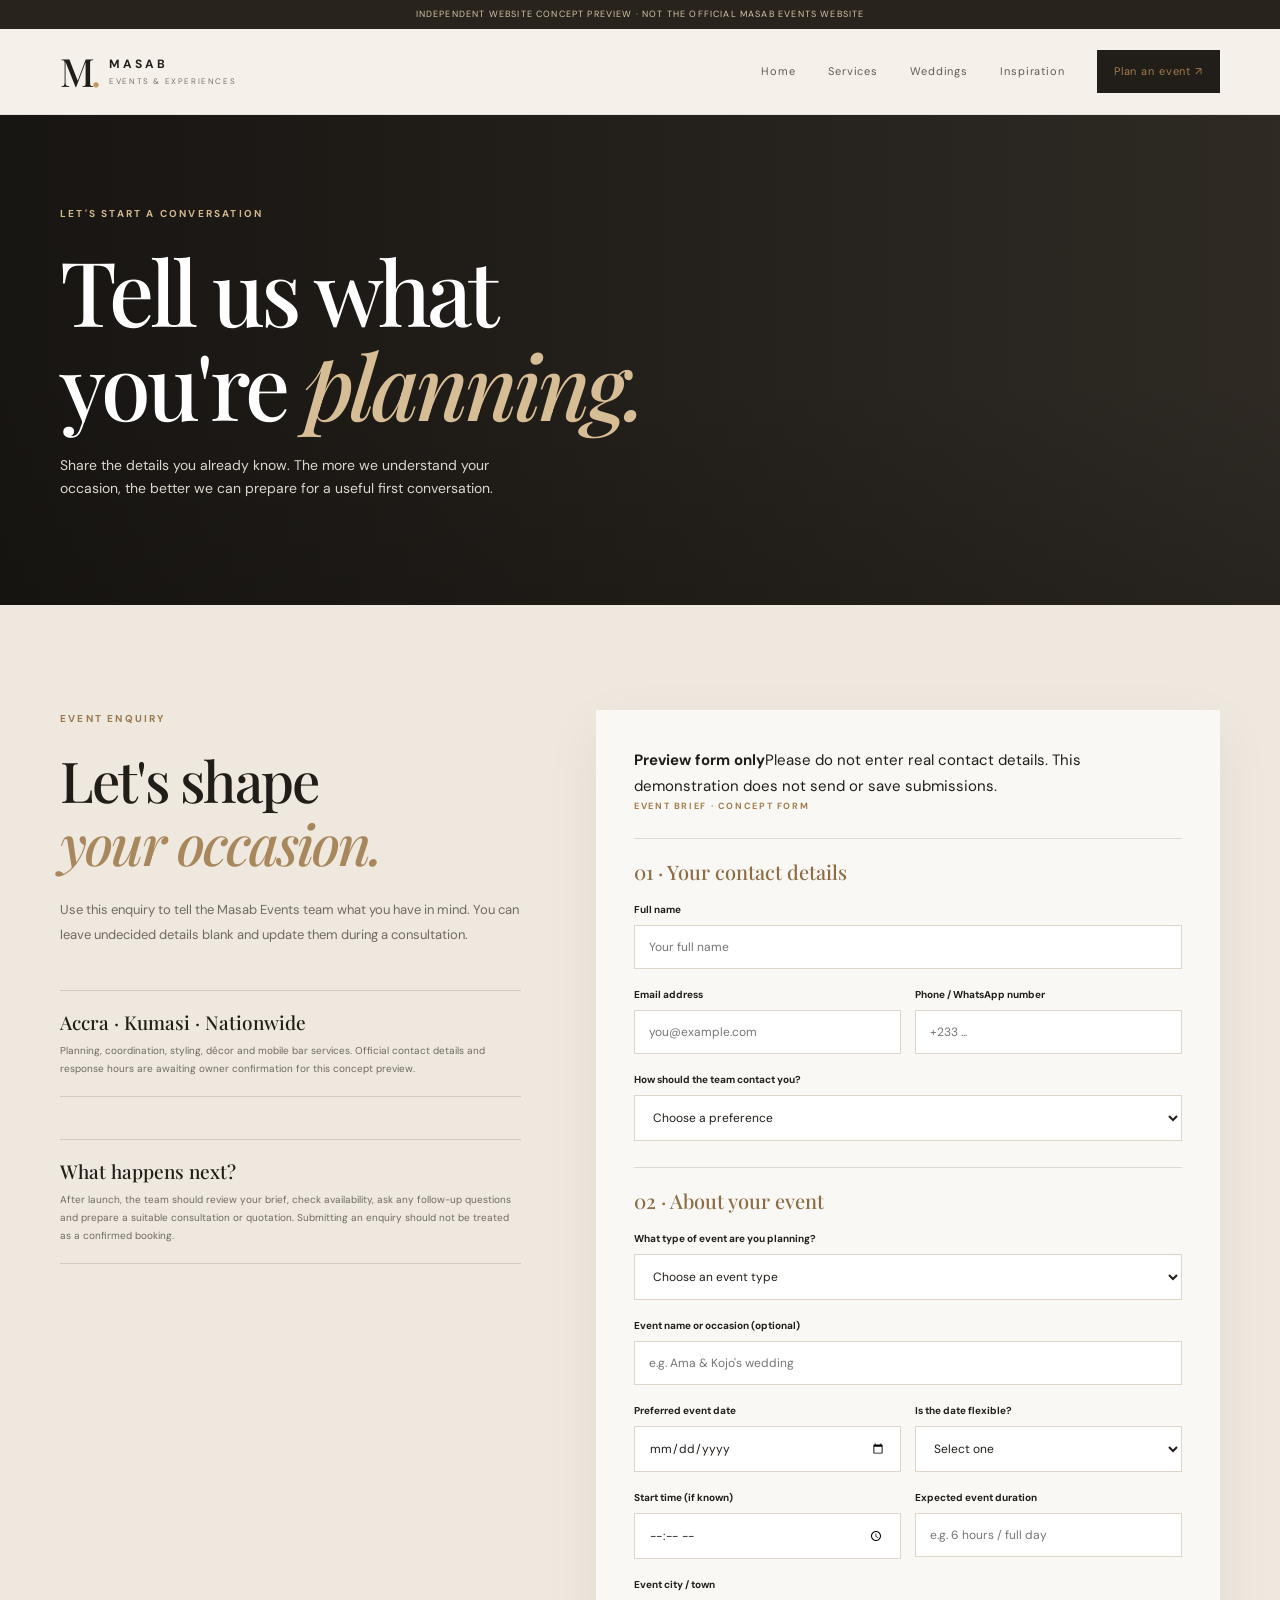
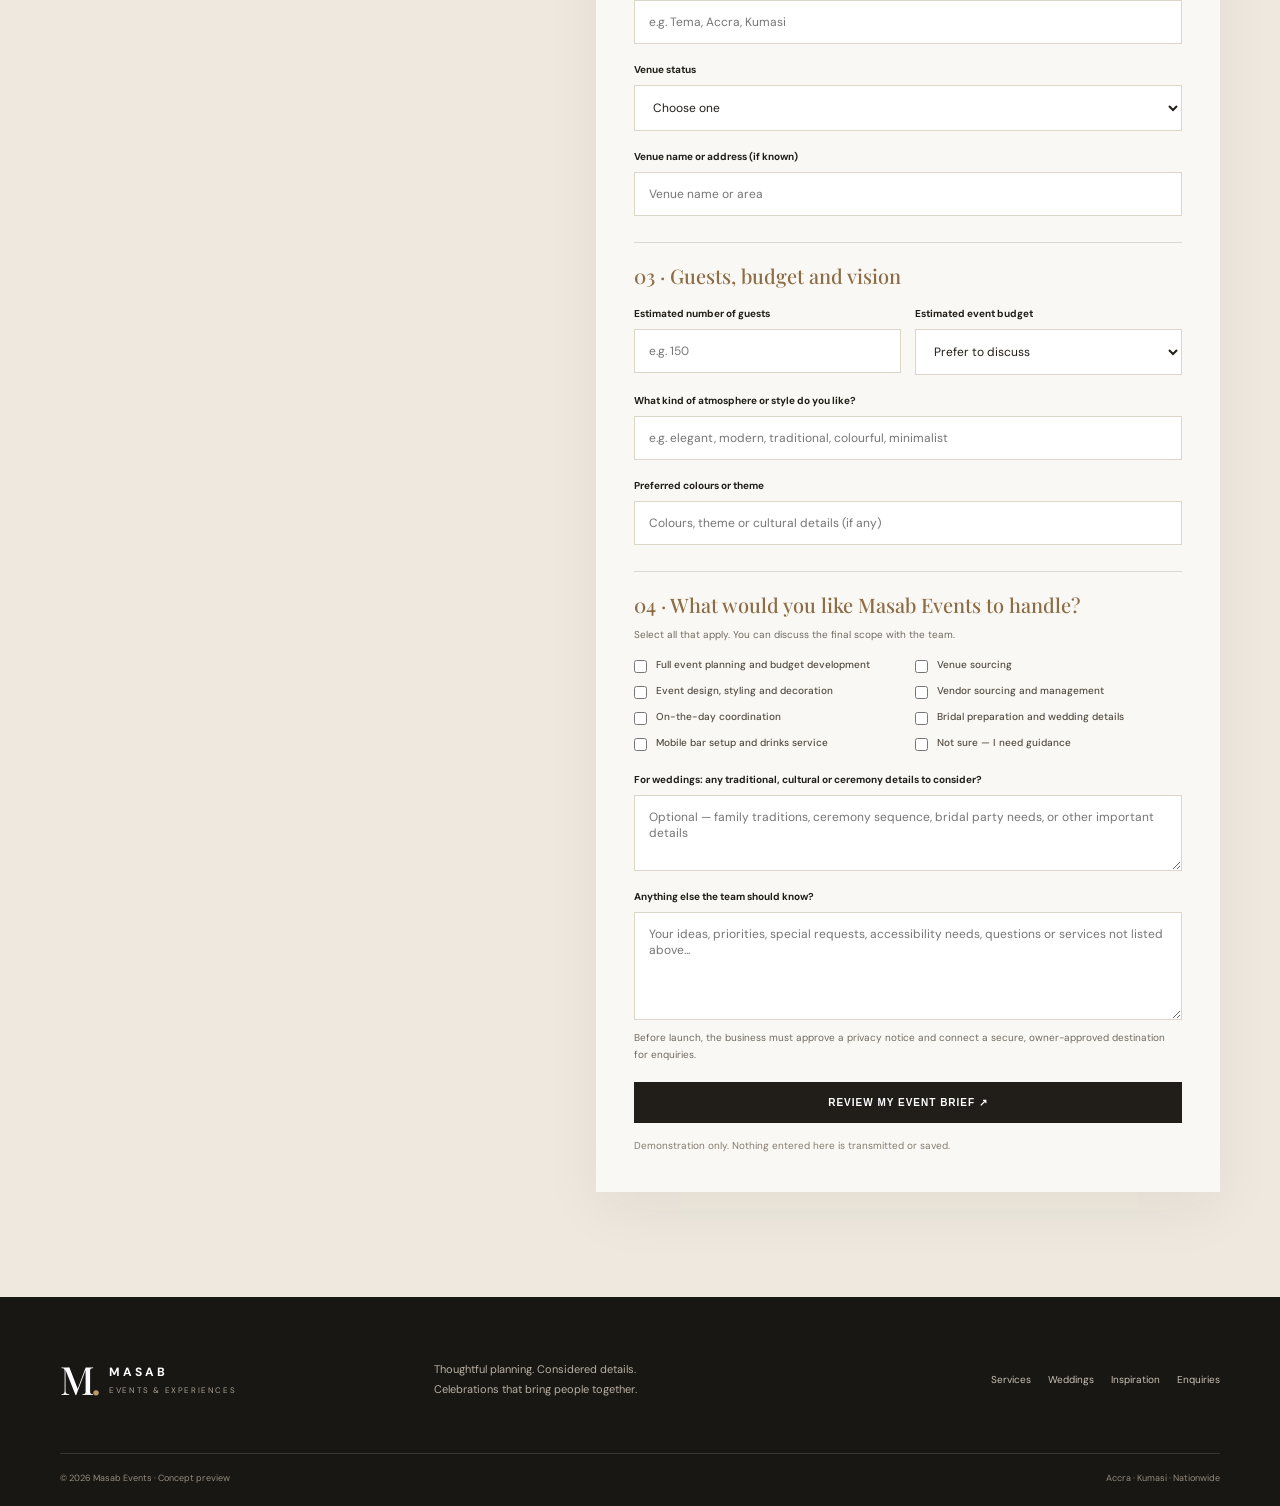
==== commit 783f70c1: "Clarify demo form privacy and preview-only behavior" ====
--- a/contact.html
+++ b/contact.html
@@ -28,6 +28,7 @@
 <div class="contact-note"><b>What happens next?</b><span>After launch, the team should review your brief, check availability, ask any follow-up questions and prepare a suitable consultation or quotation. Submitting an enquiry should not be treated as a confirmed booking.</span></div>
 </div>
 <div class="form-card">
+<div class="demo-warning" role="note"><strong>Preview form only</strong><span>Please do not enter real contact details. This demonstration does not send or save submissions.</span></div>
 <small class="form-label">EVENT BRIEF · CONCEPT FORM</small>
 <form id="enquiry-form">
 <p class="form-section-title">01 · Your contact details</p>
@@ -77,9 +78,9 @@
 </div>
 <label>For weddings: any traditional, cultural or ceremony details to consider?<textarea name="weddingDetails" rows="3" placeholder="Optional — family traditions, ceremony sequence, bridal party needs, or other important details"></textarea></label>
 <label>Anything else the team should know?<textarea name="details" rows="5" placeholder="Your ideas, priorities, special requests, accessibility needs, questions or services not listed above..."></textarea></label>
-<label class="consent-check"><input type="checkbox" name="consent" value="I agree to be contacted about this enquiry" required><span>I agree that Masab Events may use these details to respond to this event enquiry. A full privacy notice must be added by the business before the form goes live.</span></label>
+<p class="form-help form-privacy-note">Before launch, the business must approve a privacy notice and connect a secure, owner-approved destination for enquiries.</p>
 <button class="button dark submit-button" type="submit">Review my event brief ↗</button>
-<p class="form-status" id="form-status" role="status" aria-live="polite">Preview only: this form does not send or store your information. The owner must approve the privacy notice and connect an official email or WhatsApp destination before launch.</p>
+<p class="form-status" id="form-status" role="status" aria-live="polite">Demonstration only. Nothing entered here is transmitted or saved.</p>
 </form>
 </div>
 </div>
--- a/assets/css/styles.css
+++ b/assets/css/styles.css
@@ -2,4 +2,6 @@
 /* Inner page components */.page-hero{min-height:490px}.page-hero:before{content:"";position:absolute;inset:0;background-position:center;background-size:cover}.services-hero:before{background-image:url("https://images.unsplash.com/photo-1519167758481-83f550bb49b3?auto=format&fit=crop&w=2000&q=85")}.weddings-hero:before{background-image:url("https://images.unsplash.com/photo-1519167758481-83f550bb49b3?auto=format&fit=crop&w=2000&q=85")}.gallery-hero:before{background-image:url("https://images.unsplash.com/photo-1464366400600-7168b8af9bc3?auto=format&fit=crop&w=2000&q=85")}.contact-hero:before{background-image:url("https://images.unsplash.com/photo-1511795409834-ef04bbd61622?auto=format&fit=crop&w=2000&q=85")}.page-hero-content{position:relative;color:#fff;padding:70px 0}.page-hero-content>p:last-child{max-width:490px;color:#ddd6cd;font-size:14px}.service-intro{max-width:750px}.service-intro .serif-lede{max-width:580px;margin-top:24px}.service-cards{display:grid;grid-template-columns:1fr 1fr;gap:60px 34px;margin-top:65px}.service-cards article>small{font-size:9px;letter-spacing:.2em;color:#a27e50;font-weight:700}.service-img{height:275px;margin:14px 0 21px;background-size:cover;background-position:center}.planning-img{background-image:url("https://images.unsplash.com/photo-1519167758481-83f550bb49b3?auto=format&fit=crop&w=1100&q=85")}.design-img{background-image:url("https://images.unsplash.com/photo-1464366400600-7168b8af9bc3?auto=format&fit=crop&w=1100&q=85")}.coordination-img{background-image:url("https://images.unsplash.com/photo-1511795409834-ef04bbd61622?auto=format&fit=crop&w=1100&q=85")}.bar-img{background-image:url("https://images.unsplash.com/photo-1514933651103-005eec06c04b?auto=format&fit=crop&w=1100&q=85")}.service-cards h3,.steps h3,.wedding-points h3{font:500 25px var(--serif);margin:0 0 9px}.service-cards p,.service-cards li{font-size:12px;color:var(--muted);line-height:1.85}.service-cards ul{padding-left:17px}.process{background:#25211c;color:white;padding:90px 0}.process h2{font:500 clamp(39px,4vw,55px)/1.1 var(--serif);margin:0}.process h2 em,.wedding-story-copy h2 em{color:#c2a071}.steps{display:grid;grid-template-columns:repeat(3,1fr);gap:40px;margin-top:55px}.steps article{border-top:1px solid #ffffff55;padding-top:20px}.steps span,.wedding-points span{font:italic 19px var(--serif);color:#c2a071}.steps h3{margin-top:17px}.steps p{font-size:12px;color:#bbb3a8;line-height:1.8}.wedding-intro{display:grid;grid-template-columns:1fr 1fr;gap:80px}.wedding-intro .serif-lede{margin:0 0 20px}.wedding-intro p:not(.serif-lede){font-size:13px;color:var(--muted);line-height:1.9}.wedding-story{display:grid;grid-template-columns:1fr 1fr;background:#29251f;color:white}.wedding-story-image{min-height:510px;background:url("https://images.unsplash.com/photo-1464366400600-7168b8af9bc3?auto=format&fit=crop&w=1400&q=85") center/cover}.wedding-story-copy{align-self:center;padding:65px clamp(38px,7vw,95px)}.wedding-story-copy h2{font:500 clamp(40px,4.5vw,58px)/1.12 var(--serif);margin:0}.wedding-story-copy p:last-child{font-size:13px;color:#c3bbb0;line-height:1.9;margin-top:24px}.section-title{margin-bottom:45px}.wedding-points{display:grid;grid-template-columns:repeat(4,1fr);gap:24px}.wedding-points article{border-top:1px solid var(--line);padding-top:18px}.wedding-points h3{font-size:20px;margin-top:16px}.wedding-points p{font-size:11px;color:var(--muted);line-height:1.85}.gallery-grid{display:grid;grid-template-columns:1.3fr 1fr 1fr;gap:18px;margin-top:45px}.gallery-grid figure{margin:0}.gallery-grid figure.wide{grid-column:span 2}.gallery-grid img{height:275px}.gallery-grid .wide img{height:390px}.gallery-grid figcaption{display:flex;justify-content:space-between;gap:12px;padding:11px 0;border-bottom:1px solid var(--line)}.gallery-grid figcaption b{font:500 17px var(--serif)}.gallery-grid figcaption small{font-size:9px;color:var(--muted)}.contact-section{background:#eee8de}.contact-grid{display:grid;grid-template-columns:.85fr 1.15fr;gap:75px;align-items:start}.contact-grid h2{font-size:clamp(40px,4.4vw,57px)}.contact-grid>div>p:not(.eyebrow){margin-top:24px}.contact-note{margin-top:42px;padding:18px 0;border-block:1px solid var(--line);display:flex;flex-direction:column;gap:7px}.contact-note b{font:500 19px var(--serif)}.contact-note span{font-size:10px;color:var(--muted);line-height:1.8}.form-card{background:#faf8f4;padding:38px;box-shadow:0 18px 55px #2a22100f}.form-label{display:block;font-size:9px;letter-spacing:.18em;color:#a17d4f;font-weight:700;margin-bottom:23px}.form-card form>label,.form-card form>.two-fields label{display:flex;flex-direction:column;gap:7px;margin-bottom:17px;font-size:10px;font-weight:700}.form-card input,.form-card select,.form-card textarea{width:100%;padding:13px 14px;border:1px solid #ddd5c8;background:white;color:var(--ink);font:12px var(--sans);border-radius:0;outline:0}.form-card input:focus,.form-card select:focus,.form-card textarea:focus{border-color:#a9875c;box-shadow:0 0 0 2px #a9875c1f}.form-card textarea{resize:vertical}.two-fields{display:grid;grid-template-columns:1fr 1fr;gap:14px}.submit-button{width:100%;margin-top:5px}.form-status{font-size:10px;color:#847b6f;line-height:1.7;margin:14px 0 0}.form-section-title{font:500 20px/1.3 var(--serif);color:#8d6d46;border-top:1px solid var(--line);padding-top:20px;margin:26px 0 16px}.form-section-title:first-of-type{margin-top:0}.form-help{font-size:10px;color:var(--muted);margin:-8px 0 14px}.service-checks{display:grid;grid-template-columns:1fr 1fr;gap:10px 14px;margin:0 0 20px}.service-checks label,.consent-check{display:flex;align-items:flex-start;gap:9px;font-size:10px;font-weight:500;line-height:1.6;color:#514a41}.service-checks input,.consent-check input{width:auto;margin:3px 0 0;accent-color:#9a7951;flex:0 0 auto}.consent-check{padding:14px;background:#f2ede5;margin:20px 0}.consent-check span{display:block}.form-card input[type=checkbox]{box-shadow:none}.form-status.is-active{padding:12px;background:#f0e8dc;color:#4f4435}.enquiry-preview{white-space:pre-wrap;overflow-wrap:anywhere;background:#f2ede5;padding:14px;font:11px/1.6 var(--sans);color:#4c453c;margin-top:12px}
 @media(max-width:900px){.nav{gap:17px}.nav a{font-size:10px}.intro-grid,.wedding-grid,.contact-grid{gap:42px}.split-copy{padding:50px 38px}.wedding-points{grid-template-columns:1fr 1fr}.footer-main{grid-template-columns:1fr 1fr}.footer-links{grid-column:1/-1;justify-content:flex-start}}
 @media(max-width:680px){.wrap{width:min(100% - 36px,520px)}.concept-note{font-size:8px;letter-spacing:.08em}.header{height:72px;padding:0 18px}.monogram{font-size:34px}.menu-toggle{display:flex;width:42px;height:42px;border:1px solid var(--line);background:transparent;flex-direction:column;align-items:center;justify-content:center;gap:6px}.menu-toggle i{height:1px;width:18px;background:var(--ink)}.nav{display:none;position:absolute;top:72px;left:0;right:0;background:var(--paper);padding:16px 18px;box-shadow:0 15px 25px #00000012;flex-direction:column;align-items:stretch;gap:0}.nav.open{display:flex}.nav a{padding:13px 8px;border-bottom:1px solid var(--line);font-size:11px}.nav .nav-button{margin-top:10px;text-align:center}.hero{min-height:660px;align-items:end;padding-bottom:75px}.hero-bg{background-position:58% center}.hero-overlay{background:linear-gradient(0deg,#110f0dd9,#110f0d22)}.hero h1,.page-hero h1{font-size:55px}.hero-lede{font-size:14px}.actions{align-items:flex-start;flex-direction:column;gap:20px}.hero-caption{display:none}.section{padding:75px 0}.intro-grid,.wedding-grid,.wedding-intro,.contact-grid{grid-template-columns:1fr;gap:28px}.intro h2,.wedding-text h2,.split-copy h2,.service-intro h2,.wedding-intro h2,.contact-grid h2{font-size:43px}.serif-lede{font-size:20px}.pillars{grid-template-columns:1fr;margin-top:52px}.pillars>div{padding:17px 0}.pillars>div+div{border-left:0;border-top:1px solid var(--line);padding-left:0}.split,.split.reverse,.wedding-story{grid-template-columns:1fr}.split-photo,.wedding-story-image{min-height:330px}.split-copy,.wedding-story-copy{padding:58px 25px}.wedding-photo{height:420px;order:-1}.section-heading{align-items:flex-start;flex-direction:column;gap:20px}.image-grid{grid-template-columns:1fr 1fr;gap:10px}.image-tile,.image-tile.tall{height:230px;grid-row:auto}.image-tile:first-child{grid-column:span 2;height:310px}.coverage-row{align-items:flex-start;flex-direction:column;gap:12px}.coverage-row>p{margin:0}.footer-main{grid-template-columns:1fr;gap:16px}.footer-links{grid-column:auto;justify-content:flex-start}.footer-bottom{flex-direction:column;gap:8px}.page-hero{min-height:430px}.page-hero-content{padding:55px 0}.service-cards{grid-template-columns:1fr;gap:40px;margin-top:42px}.service-img{height:245px}.steps{grid-template-columns:1fr;gap:28px;margin-top:42px}.process{padding:75px 0}.wedding-points{grid-template-columns:1fr 1fr;gap:23px 17px}.gallery-grid{grid-template-columns:1fr 1fr;gap:12px}.gallery-grid figure.wide{grid-column:span 2}.gallery-grid img{height:200px}.gallery-grid .wide img{height:280px}.gallery-grid figcaption{flex-direction:column;gap:2px}.two-fields{grid-template-columns:1fr;gap:0}.form-card{padding:24px 18px}}
-@media(prefers-reduced-motion:reduce){html{scroll-behavior:auto}*,*:before,*:after{transition:none!important}}+@media(prefers-reduced-motion:reduce){html{scroll-behavior:auto}*,*:before,*:after{transition:none!important}}
+/* Accessibility and preview polish */
+.skip-link{position:absolute;left:14px;top:-60px;z-index:20;background:#fff;color:#211d18;padding:12px 16px;font-weight:700;border:2px solid var(--gold)}.skip-link:focus{top:12px}.nav a:focus-visible,.button:focus-visible,.menu-toggle:focus-visible,.under-link:focus-visible{outline:3px solid #bd9b67;outline-offset:4px}.menu-toggle{cursor:pointer}.form-card input:focus-visible,.form-card select:focus-visible,.form-card textarea:focus-visible{outline:2px solid #9a7951;outline-offset:2px}@media(max-width:680px){.skip-link:focus{top:8px;left:8px}}
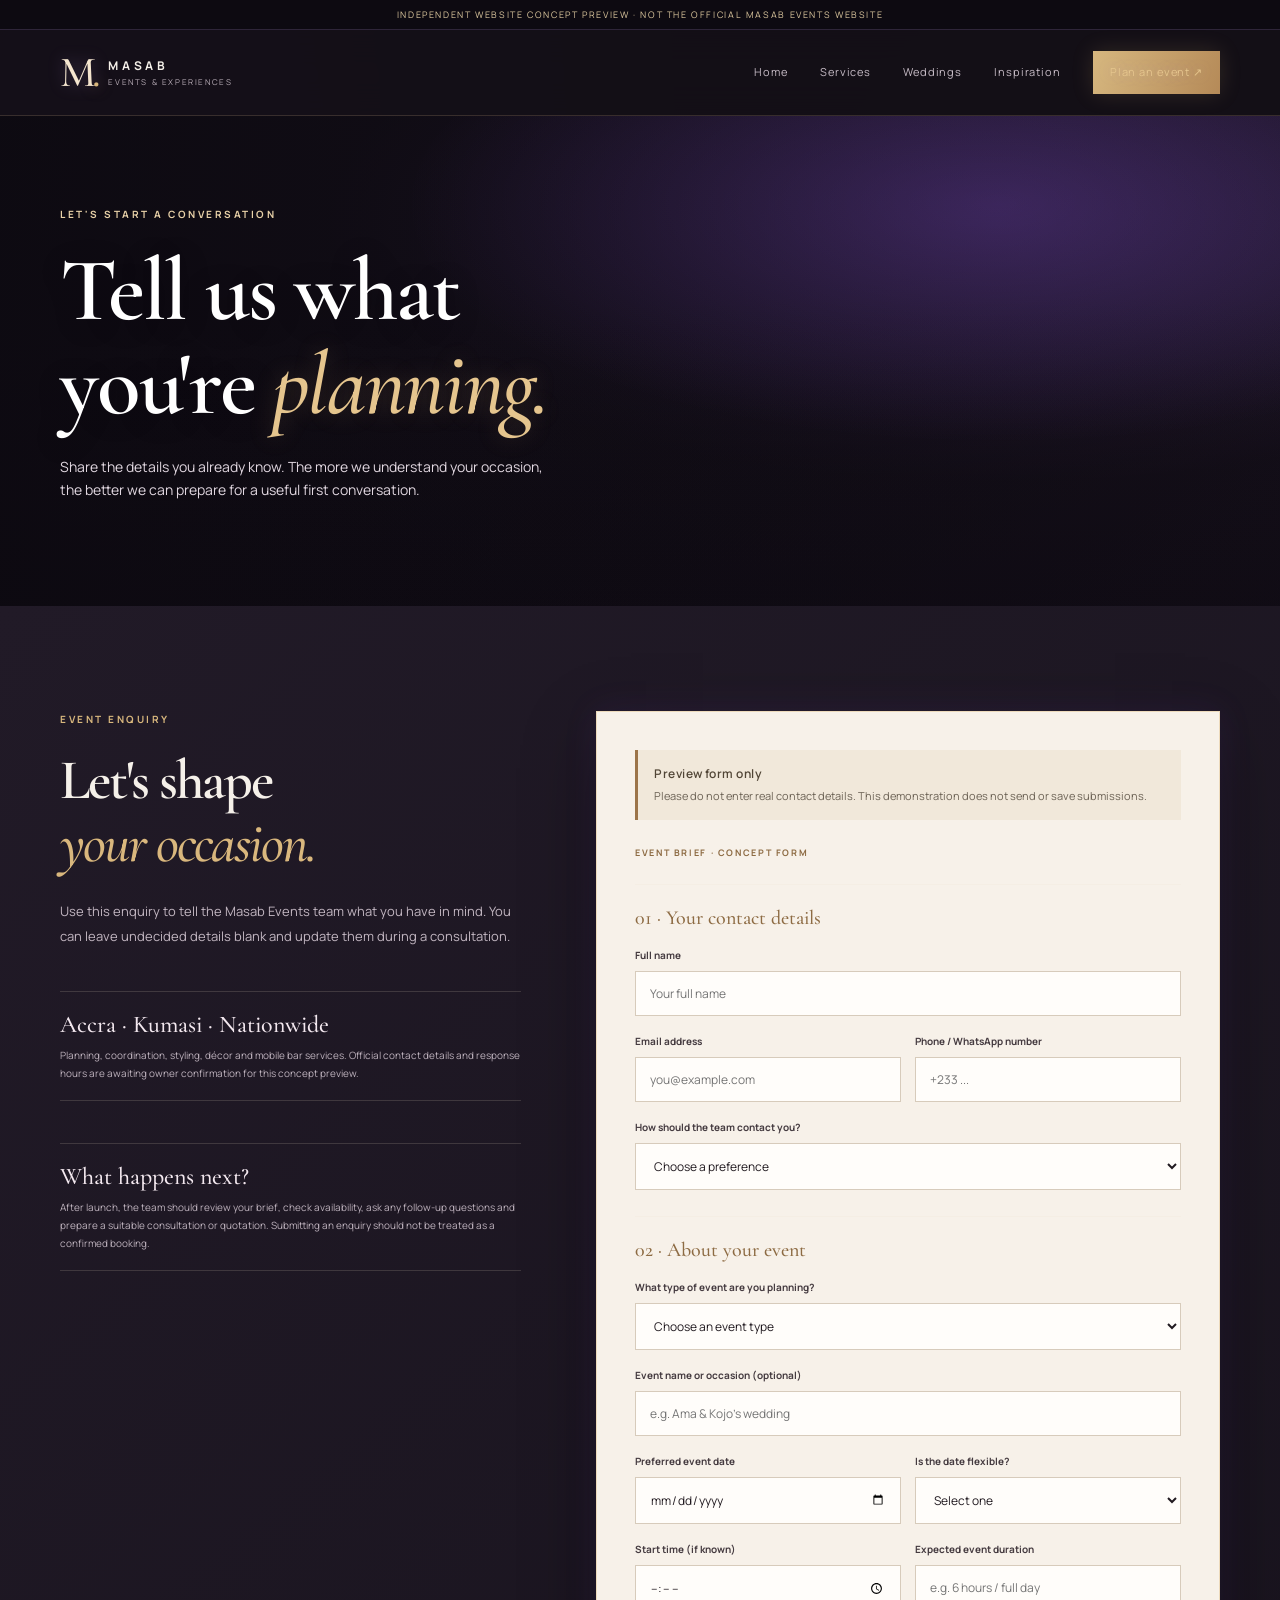
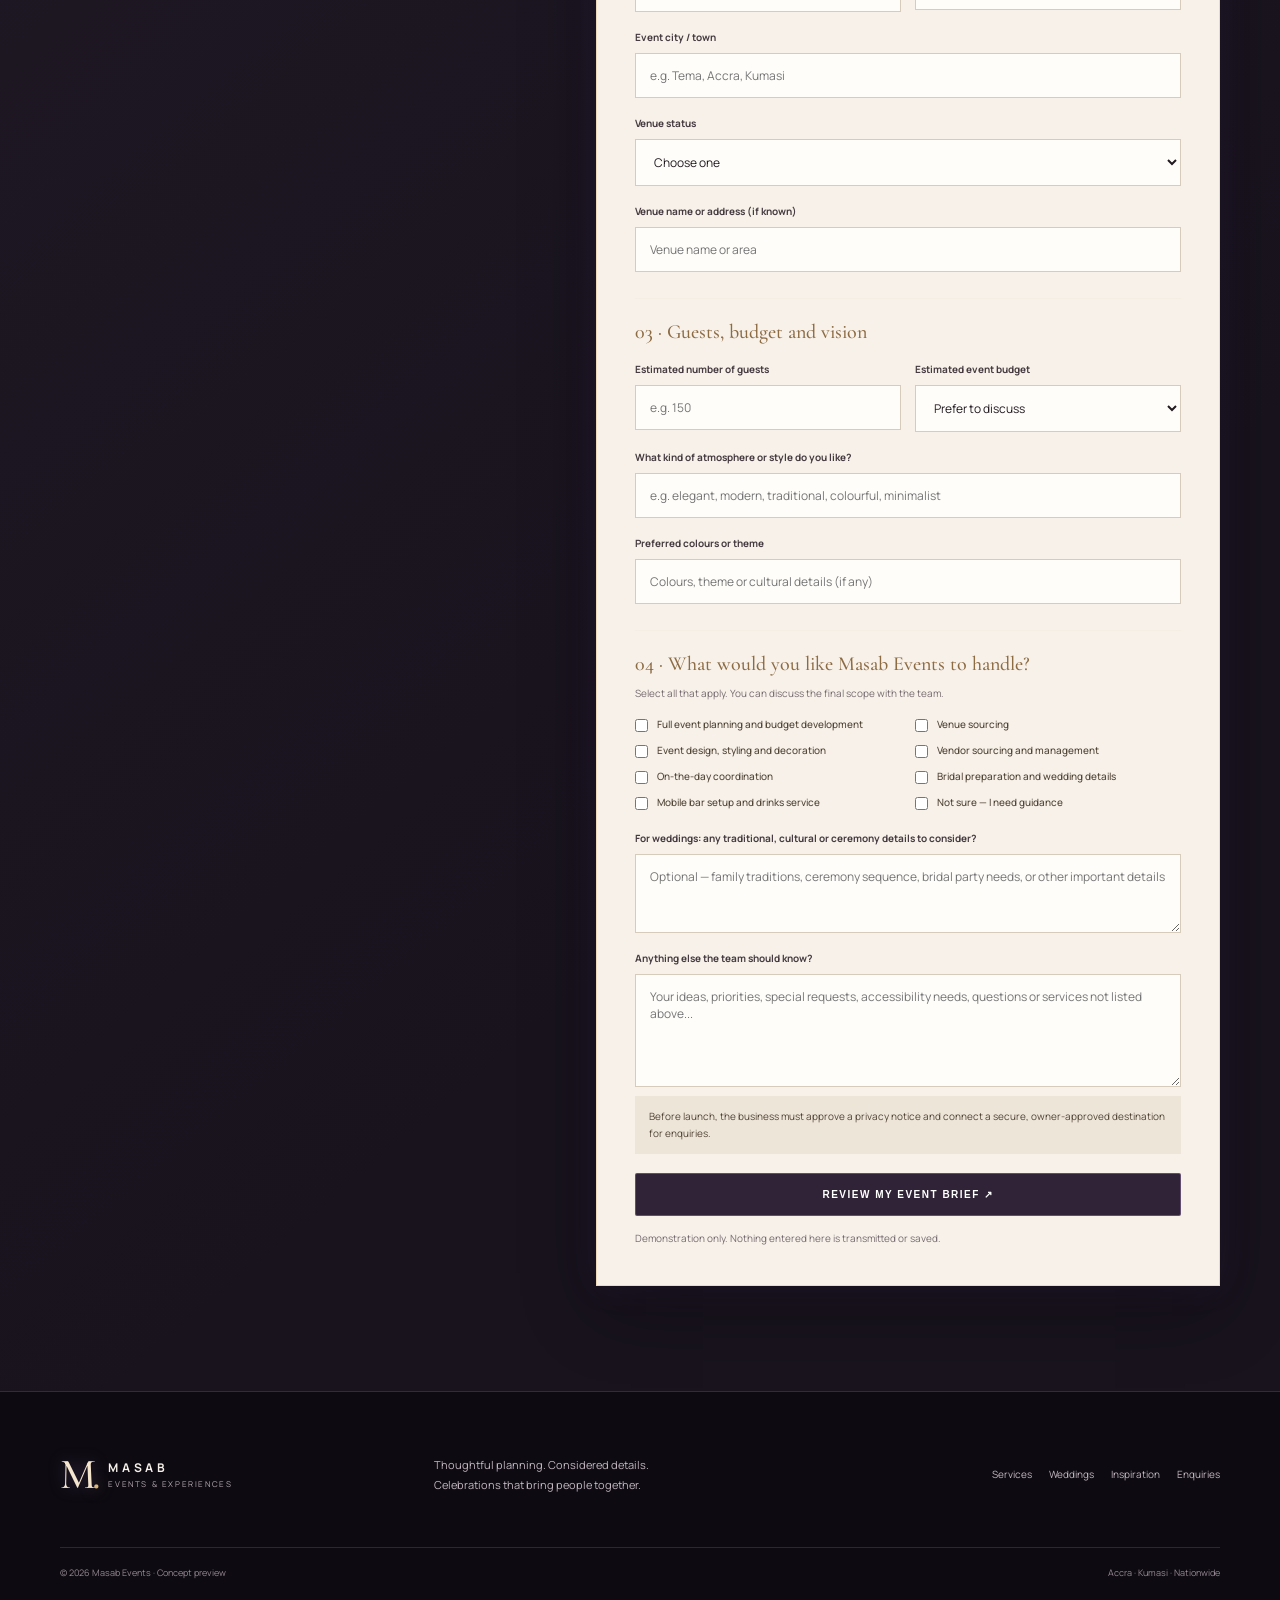
==== commit f0ef77de: "Apply refined display and body typography" ====
--- a/contact.html
+++ b/contact.html
@@ -6,7 +6,7 @@
 <meta property="og:type" content="website"><meta property="og:title" content="Plan Your Event | Masab Events"><meta property="og:description" content="Tell Masab Events about your wedding, corporate function or celebration and request an event-planning consultation in Ghana."><meta property="og:image" content="https://images.unsplash.com/photo-1519167758481-83f550bb49b3?auto=format&amp;fit=crop&amp;w=1200&amp;q=85">
 <title>Plan Your Event | Masab Events</title>
 <link rel="preconnect" href="https://fonts.googleapis.com"><link rel="preconnect" href="https://fonts.gstatic.com" crossorigin>
-<link href="https://fonts.googleapis.com/css2?family=DM+Sans:wght@400;500;600;700&family=Playfair+Display:ital,wght@0,500;0,600;1,500;1,600&display=swap" rel="stylesheet">
+<link href="https://fonts.googleapis.com/css2?family=Manrope:wght@400;500;600;700&family=Playfair+Display:ital,wght@0,500;0,600;1,500;1,600&family=Cormorant+Garamond:wght@500;600;700&display=swap" rel="stylesheet">
 <link rel="stylesheet" href="assets/css/styles.css"><script src="assets/js/main.js" defer></script>
 </head>
 <body>
--- a/assets/css/styles.css
+++ b/assets/css/styles.css
@@ -1,7 +1,86 @@
-:root{--ink:#211d18;--muted:#706a61;--paper:#f5f1ea;--gold:#bd9b67;--dark:#191713;--line:rgba(35,29,22,.14);--serif:"Playfair Display",Georgia,serif;--sans:"DM Sans",Arial,sans-serif}*{box-sizing:border-box}html{scroll-behavior:smooth}body{margin:0;background:var(--paper);color:var(--ink);font:15px/1.7 var(--sans)}a{color:inherit;text-decoration:none}img{display:block;width:100%;object-fit:cover}.wrap{width:min(1160px,calc(100% - 56px));margin:auto}.concept-note{padding:7px 12px;background:#28231d;color:#d7c7aa;text-align:center;font-size:9px;letter-spacing:.13em;text-transform:uppercase}.header{height:86px;padding:0 max(28px,calc((100vw - 1160px)/2));display:flex;align-items:center;justify-content:space-between;background:#f5f1ea;position:relative;z-index:5;border-bottom:1px solid rgba(35,29,22,.08)}.brand{display:flex;align-items:center;gap:12px}.monogram{font:500 39px/1 var(--serif);letter-spacing:-.1em}.monogram span{color:var(--gold)}.brand b,.brand small{display:block;line-height:1.3}.brand b{font-size:12px;letter-spacing:.25em}.brand small{font-size:8px;color:#777067;letter-spacing:.2em;margin-top:4px}.nav{display:flex;align-items:center;gap:32px}.nav a{font-size:11px;letter-spacing:.08em;color:#625b51}.nav a.active,.nav a:hover{color:#a27d4e}.nav .nav-button{background:var(--ink);color:#fff;padding:12px 17px}.menu-toggle{display:none}.eyebrow{font-size:10px;letter-spacing:.22em;text-transform:uppercase;color:#9a7951;font-weight:700;margin:0 0 21px}.eyebrow.pale{color:#d1b88f}.hero,.page-hero{position:relative;min-height:660px;display:flex;align-items:center;overflow:hidden;background:#322d26}.hero-bg,.hero-overlay{position:absolute;inset:0}.hero-bg{background:url("https://images.unsplash.com/photo-1519167758481-83f550bb49b3?auto=format&fit=crop&w=2200&q=90") center/cover}.hero-overlay{background:linear-gradient(90deg,rgba(17,15,13,.8),rgba(17,15,13,.1)),linear-gradient(0deg,rgba(17,15,13,.25),transparent 45%)}.hero-inner{position:relative;color:white;padding:40px 0}.hero h1,.page-hero h1{font:500 clamp(58px,7vw,96px)/1.04 var(--serif);letter-spacing:-.045em;margin:0 0 24px}.hero h1 em,.page-hero h1 em{color:#d7bd96;font-weight:500}.hero-lede{max-width:500px;color:#e1ddd6;font-size:15px;line-height:1.85}.actions{display:flex;align-items:center;gap:30px;margin-top:32px}.button{display:inline-flex;align-items:center;justify-content:center;padding:15px 21px;font-size:10px;font-weight:700;letter-spacing:.1em;text-transform:uppercase;border:0;cursor:pointer;transition:transform .2s,background .2s}.button:hover{transform:translateY(-2px)}.gold{background:var(--gold);color:#211b14}.gold:hover{background:#d0b080}.dark{background:var(--ink);color:white}.dark:hover{background:#463b2f}.under-link{display:inline-block;font-size:11px;font-weight:700;letter-spacing:.1em;text-transform:uppercase;padding-bottom:6px;border-bottom:1px solid currentColor}.under-link.white{color:white}.hero-caption{position:absolute;right:max(28px,calc((100vw - 1160px)/2));bottom:25px;color:#ddd6cb;font-size:9px;letter-spacing:.16em;text-transform:uppercase}.section{padding:105px 0}.intro-grid{display:grid;grid-template-columns:1fr 1fr;gap:90px}.intro h2,.wedding-text h2,.split-copy h2,.closing h2,.service-intro h2,.wedding-intro h2,.wedding-story-copy h2,.contact-grid h2,.section-title{font:500 clamp(39px,4.6vw,62px)/1.12 var(--serif);letter-spacing:-.035em;margin:0}.intro h2 em,.wedding-text h2 em,.split-copy h2 em,.service-intro h2 em,.wedding-intro h2 em,.contact-grid h2 em,.section-title em{color:#a9875c;font-weight:500}.serif-lede{font:500 22px/1.48 var(--serif);color:#3a332b;margin:0 0 20px}.intro-copy>p:not(.serif-lede),.split-copy>p:not(.eyebrow),.wedding-text>p:not(.eyebrow),.contact-grid>div>p:not(.eyebrow){font-size:13px;color:var(--muted);line-height:1.9}.intro-copy .under-link{margin-top:15px}.pillars{display:grid;grid-template-columns:repeat(3,1fr);border-top:1px solid var(--line);border-bottom:1px solid var(--line);margin-top:85px}.pillars>div{padding:24px 20px 24px 0;display:grid;grid-template-columns:35px 1fr;align-items:center}.pillars>div+div{border-left:1px solid var(--line);padding-left:25px}.pillars span{grid-row:span 2;color:var(--gold);font:italic 17px var(--serif)}.pillars b{font-size:12px}.pillars small{font-size:10px;color:var(--muted)}.split{display:grid;grid-template-columns:1.05fr .95fr;min-height:560px;background:#e9e1d6}.split-photo{min-height:560px;background-position:center;background-size:cover}.photo-tables{background-image:url("https://images.unsplash.com/photo-1464366400600-7168b8af9bc3?auto=format&fit=crop&w=1500&q=90")}.split-copy{align-self:center;padding:65px clamp(38px,7vw,100px)}.split-copy h2 em{color:#bd9b67}.split-copy>p:not(.eyebrow){margin:23px 0 29px}.split.reverse{grid-template-columns:1fr 1fr;background:#28231d;color:#fff}.photo-bar{background-image:url("https://images.unsplash.com/photo-1514933651103-005eec06c04b?auto=format&fit=crop&w=1400&q=90")}.dark-panel>p:not(.eyebrow){color:#c6beb2}.wedding-grid{display:grid;grid-template-columns:.9fr 1.1fr;align-items:center;gap:80px}.wedding-text>p:not(.eyebrow){max-width:470px;margin:25px 0;color:var(--muted);font-size:13px}.wedding-text ul{list-style:none;padding:0;margin:24px 0 30px}.wedding-text li{font-size:12px;color:#59534b;padding:11px 0 11px 23px;border-bottom:1px solid var(--line);position:relative}.wedding-text li:before{content:"✦";position:absolute;left:0;color:var(--gold)}.wedding-photo{height:570px;background:url("https://images.unsplash.com/photo-1511795409834-ef04bbd61622?auto=format&fit=crop&w=1300&q=90") center/cover}.inspiration{background:#eee8de}.section-heading{display:flex;justify-content:space-between;align-items:end;margin-bottom:40px}.section-heading h2{font:500 clamp(38px,4.2vw,55px)/1.12 var(--serif);margin:0}.section-heading h2 em,.closing h2 em{color:#a9875c}.image-grid{display:grid;grid-template-columns:1.35fr 1fr 1fr;gap:15px}.image-tile{height:330px;position:relative;overflow:hidden;background:#d8d0c4}.image-tile.tall{height:430px;grid-row:span 2}.image-tile img{height:100%;transition:transform .5s}.image-tile:hover img{transform:scale(1.04)}.image-tile b{position:absolute;bottom:0;left:0;right:0;padding:30px 18px 15px;color:white;font:500 20px var(--serif);background:linear-gradient(transparent,rgba(0,0,0,.55))}.disclaimer{font-size:10px;color:#857c70;margin-top:16px}.coverage{background:#29251f;color:white;padding:48px 0}.coverage-row{display:flex;justify-content:space-between;align-items:center;gap:40px}.coverage h2{font:500 clamp(28px,3vw,39px) var(--serif);margin:0}.coverage h2 em{color:#c5a576}.coverage .eyebrow{margin-bottom:11px}.coverage-row>p{max-width:310px;color:#c5bfb4;font-size:12px}.closing{text-align:center;background:#e8dfd2}.closing h2{font-size:clamp(43px,5.5vw,70px);margin-bottom:30px}.footer{background:#191713;color:#fff;padding:52px 0 20px}.footer-main{display:grid;grid-template-columns:1fr 1.2fr 1fr;gap:30px;align-items:center;padding-bottom:42px}.footer-brand small{color:#aaa196}.footer-main>p{color:#b8b0a5;font-size:11px;line-height:1.8}.footer-links{display:flex;justify-content:flex-end;gap:17px;flex-wrap:wrap}.footer-links a{font-size:10px;color:#c9c1b6}.footer-bottom{border-top:1px solid #ffffff22;padding-top:17px;display:flex;justify-content:space-between;color:#938b80;font-size:9px}
-/* Inner page components */.page-hero{min-height:490px}.page-hero:before{content:"";position:absolute;inset:0;background-position:center;background-size:cover}.services-hero:before{background-image:url("https://images.unsplash.com/photo-1519167758481-83f550bb49b3?auto=format&fit=crop&w=2000&q=85")}.weddings-hero:before{background-image:url("https://images.unsplash.com/photo-1519167758481-83f550bb49b3?auto=format&fit=crop&w=2000&q=85")}.gallery-hero:before{background-image:url("https://images.unsplash.com/photo-1464366400600-7168b8af9bc3?auto=format&fit=crop&w=2000&q=85")}.contact-hero:before{background-image:url("https://images.unsplash.com/photo-1511795409834-ef04bbd61622?auto=format&fit=crop&w=2000&q=85")}.page-hero-content{position:relative;color:#fff;padding:70px 0}.page-hero-content>p:last-child{max-width:490px;color:#ddd6cd;font-size:14px}.service-intro{max-width:750px}.service-intro .serif-lede{max-width:580px;margin-top:24px}.service-cards{display:grid;grid-template-columns:1fr 1fr;gap:60px 34px;margin-top:65px}.service-cards article>small{font-size:9px;letter-spacing:.2em;color:#a27e50;font-weight:700}.service-img{height:275px;margin:14px 0 21px;background-size:cover;background-position:center}.planning-img{background-image:url("https://images.unsplash.com/photo-1519167758481-83f550bb49b3?auto=format&fit=crop&w=1100&q=85")}.design-img{background-image:url("https://images.unsplash.com/photo-1464366400600-7168b8af9bc3?auto=format&fit=crop&w=1100&q=85")}.coordination-img{background-image:url("https://images.unsplash.com/photo-1511795409834-ef04bbd61622?auto=format&fit=crop&w=1100&q=85")}.bar-img{background-image:url("https://images.unsplash.com/photo-1514933651103-005eec06c04b?auto=format&fit=crop&w=1100&q=85")}.service-cards h3,.steps h3,.wedding-points h3{font:500 25px var(--serif);margin:0 0 9px}.service-cards p,.service-cards li{font-size:12px;color:var(--muted);line-height:1.85}.service-cards ul{padding-left:17px}.process{background:#25211c;color:white;padding:90px 0}.process h2{font:500 clamp(39px,4vw,55px)/1.1 var(--serif);margin:0}.process h2 em,.wedding-story-copy h2 em{color:#c2a071}.steps{display:grid;grid-template-columns:repeat(3,1fr);gap:40px;margin-top:55px}.steps article{border-top:1px solid #ffffff55;padding-top:20px}.steps span,.wedding-points span{font:italic 19px var(--serif);color:#c2a071}.steps h3{margin-top:17px}.steps p{font-size:12px;color:#bbb3a8;line-height:1.8}.wedding-intro{display:grid;grid-template-columns:1fr 1fr;gap:80px}.wedding-intro .serif-lede{margin:0 0 20px}.wedding-intro p:not(.serif-lede){font-size:13px;color:var(--muted);line-height:1.9}.wedding-story{display:grid;grid-template-columns:1fr 1fr;background:#29251f;color:white}.wedding-story-image{min-height:510px;background:url("https://images.unsplash.com/photo-1464366400600-7168b8af9bc3?auto=format&fit=crop&w=1400&q=85") center/cover}.wedding-story-copy{align-self:center;padding:65px clamp(38px,7vw,95px)}.wedding-story-copy h2{font:500 clamp(40px,4.5vw,58px)/1.12 var(--serif);margin:0}.wedding-story-copy p:last-child{font-size:13px;color:#c3bbb0;line-height:1.9;margin-top:24px}.section-title{margin-bottom:45px}.wedding-points{display:grid;grid-template-columns:repeat(4,1fr);gap:24px}.wedding-points article{border-top:1px solid var(--line);padding-top:18px}.wedding-points h3{font-size:20px;margin-top:16px}.wedding-points p{font-size:11px;color:var(--muted);line-height:1.85}.gallery-grid{display:grid;grid-template-columns:1.3fr 1fr 1fr;gap:18px;margin-top:45px}.gallery-grid figure{margin:0}.gallery-grid figure.wide{grid-column:span 2}.gallery-grid img{height:275px}.gallery-grid .wide img{height:390px}.gallery-grid figcaption{display:flex;justify-content:space-between;gap:12px;padding:11px 0;border-bottom:1px solid var(--line)}.gallery-grid figcaption b{font:500 17px var(--serif)}.gallery-grid figcaption small{font-size:9px;color:var(--muted)}.contact-section{background:#eee8de}.contact-grid{display:grid;grid-template-columns:.85fr 1.15fr;gap:75px;align-items:start}.contact-grid h2{font-size:clamp(40px,4.4vw,57px)}.contact-grid>div>p:not(.eyebrow){margin-top:24px}.contact-note{margin-top:42px;padding:18px 0;border-block:1px solid var(--line);display:flex;flex-direction:column;gap:7px}.contact-note b{font:500 19px var(--serif)}.contact-note span{font-size:10px;color:var(--muted);line-height:1.8}.form-card{background:#faf8f4;padding:38px;box-shadow:0 18px 55px #2a22100f}.form-label{display:block;font-size:9px;letter-spacing:.18em;color:#a17d4f;font-weight:700;margin-bottom:23px}.form-card form>label,.form-card form>.two-fields label{display:flex;flex-direction:column;gap:7px;margin-bottom:17px;font-size:10px;font-weight:700}.form-card input,.form-card select,.form-card textarea{width:100%;padding:13px 14px;border:1px solid #ddd5c8;background:white;color:var(--ink);font:12px var(--sans);border-radius:0;outline:0}.form-card input:focus,.form-card select:focus,.form-card textarea:focus{border-color:#a9875c;box-shadow:0 0 0 2px #a9875c1f}.form-card textarea{resize:vertical}.two-fields{display:grid;grid-template-columns:1fr 1fr;gap:14px}.submit-button{width:100%;margin-top:5px}.form-status{font-size:10px;color:#847b6f;line-height:1.7;margin:14px 0 0}.form-section-title{font:500 20px/1.3 var(--serif);color:#8d6d46;border-top:1px solid var(--line);padding-top:20px;margin:26px 0 16px}.form-section-title:first-of-type{margin-top:0}.form-help{font-size:10px;color:var(--muted);margin:-8px 0 14px}.service-checks{display:grid;grid-template-columns:1fr 1fr;gap:10px 14px;margin:0 0 20px}.service-checks label,.consent-check{display:flex;align-items:flex-start;gap:9px;font-size:10px;font-weight:500;line-height:1.6;color:#514a41}.service-checks input,.consent-check input{width:auto;margin:3px 0 0;accent-color:#9a7951;flex:0 0 auto}.consent-check{padding:14px;background:#f2ede5;margin:20px 0}.consent-check span{display:block}.form-card input[type=checkbox]{box-shadow:none}.form-status.is-active{padding:12px;background:#f0e8dc;color:#4f4435}.enquiry-preview{white-space:pre-wrap;overflow-wrap:anywhere;background:#f2ede5;padding:14px;font:11px/1.6 var(--sans);color:#4c453c;margin-top:12px}
+:root{--ink:#211d18;--muted:#706a61;--paper:#f5f1ea;--gold:#bd9b67;--dark:#191713;--line:rgba(35,29,22,.14);--serif:"Playfair Display",Georgia,serif;--sans:"DM Sans",Arial,sans-serif}*{box-sizing:border-box}html{scroll-behavior:smooth}body{margin:0;background:var(--paper);color:var(--ink);font:15px/1.7 var(--sans)}a{color:inherit;text-decoration:none}img{display:block;width:100%;object-fit:cover}.wrap{width:min(1160px,calc(100% - 56px));margin:auto}.concept-note{padding:7px 12px;background:#28231d;color:#d7c7aa;text-align:center;font-size:9px;letter-spacing:.13em;text-transform:uppercase}.header{height:86px;padding:0 max(28px,calc((100vw - 1160px)/2));display:flex;align-items:center;justify-content:space-between;background:#f5f1ea;position:relative;z-index:5;border-bottom:1px solid rgba(35,29,22,.08)}.brand{display:flex;align-items:center;gap:12px}.monogram{font:500 39px/1 var(--serif);letter-spacing:-.1em}.monogram span{color:var(--gold)}.brand b,.brand small{display:block;line-height:1.3}.brand b{font-size:12px;letter-spacing:.25em}.brand small{font-size:8px;color:#777067;letter-spacing:.2em;margin-top:4px}.nav{display:flex;align-items:center;gap:32px}.nav a{font-size:11px;letter-spacing:.08em;color:#625b51}.nav a.active,.nav a:hover{color:#a27d4e}.nav .nav-button{background:var(--ink);color:#fff;padding:12px 17px}.menu-toggle{display:none}.eyebrow{font-size:10px;letter-spacing:.22em;text-transform:uppercase;color:#9a7951;font-weight:700;margin:0 0 21px}.eyebrow.pale{color:#d1b88f}.hero,.page-hero{position:relative;min-height:660px;display:flex;align-items:center;overflow:hidden;background:#322d26}.hero-bg,.hero-overlay{position:absolute;inset:0}.hero-bg{background:url("https://images.unsplash.com/photo-1519167758481-83f550bb49b3?auto=format&fit=crop&w=2200&q=90") center/cover}.hero-overlay{background:linear-gradient(90deg,rgba(17,15,13,.8),rgba(17,15,13,.1)),linear-gradient(0deg,rgba(17,15,13,.25),transparent 45%)}.hero-inner{position:relative;color:white;padding:40px 0}.hero h1,.page-hero h1{font:500 clamp(58px,7vw,96px)/1.04 var(--serif);letter-spacing:-.045em;margin:0 0 24px}.hero h1 em,.page-hero h1 em{color:#d7bd96;font-weight:500}.hero-lede{max-width:500px;color:#e1ddd6;font-size:15px;line-height:1.85}.actions{display:flex;align-items:center;gap:30px;margin-top:32px}.button{display:inline-flex;align-items:center;justify-content:center;padding:15px 21px;font-size:10px;font-weight:700;letter-spacing:.1em;text-transform:uppercase;border:0;cursor:pointer;transition:transform .2s,background .2s}.button:hover{transform:translateY(-2px)}.gold{background:var(--gold);color:#211b14}.gold:hover{background:#d0b080}.dark{background:var(--ink);color:white}.dark:hover{background:#463b2f}.under-link{display:inline-block;font-size:11px;font-weight:700;letter-spacing:.1em;text-transform:uppercase;padding-bottom:6px;border-bottom:1px solid currentColor}.under-link.white{color:white}.hero-caption{position:absolute;right:max(28px,calc((100vw - 1160px)/2));bottom:25px;color:#ddd6cb;font-size:9px;letter-spacing:.16em;text-transform:uppercase}.section{padding:105px 0}.intro-grid{display:grid;grid-template-columns:1fr 1fr;gap:90px}.intro h2,.wedding-text h2,.split-copy h2,.closing h2,.service-intro h2,.wedding-intro h2,.wedding-story-copy h2,.contact-grid h2,.section-title{font:500 clamp(39px,4.6vw,62px)/1.12 var(--serif);letter-spacing:-.035em;margin:0}.intro h2 em,.wedding-text h2 em,.split-copy h2 em,.service-intro h2 em,.wedding-intro h2 em,.contact-grid h2 em,.section-title em{color:#a9875c;font-weight:500}.serif-lede{font:500 22px/1.48 var(--serif);color:#3a332b;margin:0 0 20px}.intro-copy>p:not(.serif-lede),.split-copy>p:not(.eyebrow),.wedding-text>p:not(.eyebrow),.contact-grid>div>p:not(.eyebrow){font-size:13px;color:var(--muted);line-height:1.9}.intro-copy .under-link{margin-top:15px}.pillars{display:grid;grid-template-columns:repeat(3,1fr);border-top:1px solid var(--line);border-bottom:1px solid var(--line);margin-top:85px}.pillars>div{padding:24px 20px 24px 0;display:grid;grid-template-columns:35px 1fr;align-items:center}.pillars>div+div{border-left:1px solid var(--line);padding-left:25px}.pillars span{grid-row:span 2;color:var(--gold);font:italic 17px var(--serif)}.pillars b{font-size:12px}.pillars small{font-size:10px;color:var(--muted)}.split{display:grid;grid-template-columns:1.05fr .95fr;min-height:560px;background:#e9e1d6}.split-photo{min-height:560px;background-position:center;background-size:cover}.photo-tables{background-image:url("https://images.unsplash.com/photo-1464366400600-7168b8af9bc3?auto=format&fit=crop&w=1500&q=90")}.split-copy{align-self:center;padding:65px clamp(38px,7vw,100px)}.split-copy h2 em{color:#bd9b67}.split-copy>p:not(.eyebrow){margin:23px 0 29px}.split.reverse{grid-template-columns:1fr 1fr;background:#28231d;color:#fff}.photo-bar{background-image:url("https://images.unsplash.com/photo-1514933651103-005eec06c04b?auto=format&fit=crop&w=1400&q=90")}.dark-panel>p:not(.eyebrow){color:#c6beb2}.wedding-grid{display:grid;grid-template-columns:.9fr 1.1fr;align-items:center;gap:80px}.wedding-text>p:not(.eyebrow){max-width:470px;margin:25px 0;color:var(--muted);font-size:13px}.wedding-text ul{list-style:none;padding:0;margin:24px 0 30px}.wedding-text li{font-size:12px;color:#59534b;padding:11px 0 11px 23px;border-bottom:1px solid var(--line);position:relative}.wedding-text li:before{content:"✦";position:absolute;left:0;color:var(--gold)}.wedding-photo{height:570px;background:url("https://images.unsplash.com/photo-1519167758481-83f550bb49b3?auto=format&fit=crop&w=1300&q=90") center/cover}.inspiration{background:#eee8de}.section-heading{display:flex;justify-content:space-between;align-items:end;margin-bottom:40px}.section-heading h2{font:500 clamp(38px,4.2vw,55px)/1.12 var(--serif);margin:0}.section-heading h2 em,.closing h2 em{color:#a9875c}.image-grid{display:grid;grid-template-columns:1.35fr 1fr 1fr;gap:15px}.image-tile{height:330px;position:relative;overflow:hidden;background:#d8d0c4}.image-tile.tall{height:430px;grid-row:span 2}.image-tile img{height:100%;transition:transform .5s}.image-tile:hover img{transform:scale(1.04)}.image-tile b{position:absolute;bottom:0;left:0;right:0;padding:30px 18px 15px;color:white;font:500 20px var(--serif);background:linear-gradient(transparent,rgba(0,0,0,.55))}.disclaimer{font-size:10px;color:#857c70;margin-top:16px}.coverage{background:#29251f;color:white;padding:48px 0}.coverage-row{display:flex;justify-content:space-between;align-items:center;gap:40px}.coverage h2{font:500 clamp(28px,3vw,39px) var(--serif);margin:0}.coverage h2 em{color:#c5a576}.coverage .eyebrow{margin-bottom:11px}.coverage-row>p{max-width:310px;color:#c5bfb4;font-size:12px}.closing{text-align:center;background:#e8dfd2}.closing h2{font-size:clamp(43px,5.5vw,70px);margin-bottom:30px}.footer{background:#191713;color:#fff;padding:52px 0 20px}.footer-main{display:grid;grid-template-columns:1fr 1.2fr 1fr;gap:30px;align-items:center;padding-bottom:42px}.footer-brand small{color:#aaa196}.footer-main>p{color:#b8b0a5;font-size:11px;line-height:1.8}.footer-links{display:flex;justify-content:flex-end;gap:17px;flex-wrap:wrap}.footer-links a{font-size:10px;color:#c9c1b6}.footer-bottom{border-top:1px solid #ffffff22;padding-top:17px;display:flex;justify-content:space-between;color:#938b80;font-size:9px}
+/* Inner page components */.page-hero{min-height:490px}.page-hero:before{content:"";position:absolute;inset:0;background-position:center;background-size:cover}.services-hero:before{background-image:url("https://images.unsplash.com/photo-1519167758481-83f550bb49b3?auto=format&fit=crop&w=2000&q=85")}.weddings-hero:before{background-image:url("https://images.unsplash.com/photo-1519167758481-83f550bb49b3?auto=format&fit=crop&w=2000&q=85")}.gallery-hero:before{background-image:url("https://images.unsplash.com/photo-1464366400600-7168b8af9bc3?auto=format&fit=crop&w=2000&q=85")}.contact-hero:before{background-image:url("https://images.unsplash.com/photo-1519167758481-83f550bb49b3?auto=format&fit=crop&w=2000&q=85")}.page-hero-content{position:relative;color:#fff;padding:70px 0}.page-hero-content>p:last-child{max-width:490px;color:#ddd6cd;font-size:14px}.service-intro{max-width:750px}.service-intro .serif-lede{max-width:580px;margin-top:24px}.service-cards{display:grid;grid-template-columns:1fr 1fr;gap:60px 34px;margin-top:65px}.service-cards article>small{font-size:9px;letter-spacing:.2em;color:#a27e50;font-weight:700}.service-img{height:275px;margin:14px 0 21px;background-size:cover;background-position:center}.planning-img{background-image:url("https://images.unsplash.com/photo-1519167758481-83f550bb49b3?auto=format&fit=crop&w=1100&q=85")}.design-img{background-image:url("https://images.unsplash.com/photo-1464366400600-7168b8af9bc3?auto=format&fit=crop&w=1100&q=85")}.coordination-img{background-image:url("https://images.unsplash.com/photo-1519225421980-715cb0215aed?auto=format&fit=crop&w=1100&q=85")}.bar-img{background-image:url("https://images.unsplash.com/photo-1514933651103-005eec06c04b?auto=format&fit=crop&w=1100&q=85")}.service-cards h3,.steps h3,.wedding-points h3{font:500 25px var(--serif);margin:0 0 9px}.service-cards p,.service-cards li{font-size:12px;color:var(--muted);line-height:1.85}.service-cards ul{padding-left:17px}.process{background:#25211c;color:white;padding:90px 0}.process h2{font:500 clamp(39px,4vw,55px)/1.1 var(--serif);margin:0}.process h2 em,.wedding-story-copy h2 em{color:#c2a071}.steps{display:grid;grid-template-columns:repeat(3,1fr);gap:40px;margin-top:55px}.steps article{border-top:1px solid #ffffff55;padding-top:20px}.steps span,.wedding-points span{font:italic 19px var(--serif);color:#c2a071}.steps h3{margin-top:17px}.steps p{font-size:12px;color:#bbb3a8;line-height:1.8}.wedding-intro{display:grid;grid-template-columns:1fr 1fr;gap:80px}.wedding-intro .serif-lede{margin:0 0 20px}.wedding-intro p:not(.serif-lede){font-size:13px;color:var(--muted);line-height:1.9}.wedding-story{display:grid;grid-template-columns:1fr 1fr;background:#29251f;color:white}.wedding-story-image{min-height:510px;background:url("https://images.unsplash.com/photo-1464366400600-7168b8af9bc3?auto=format&fit=crop&w=1400&q=85") center/cover}.wedding-story-copy{align-self:center;padding:65px clamp(38px,7vw,95px)}.wedding-story-copy h2{font:500 clamp(40px,4.5vw,58px)/1.12 var(--serif);margin:0}.wedding-story-copy p:last-child{font-size:13px;color:#c3bbb0;line-height:1.9;margin-top:24px}.section-title{margin-bottom:45px}.wedding-points{display:grid;grid-template-columns:repeat(4,1fr);gap:24px}.wedding-points article{border-top:1px solid var(--line);padding-top:18px}.wedding-points h3{font-size:20px;margin-top:16px}.wedding-points p{font-size:11px;color:var(--muted);line-height:1.85}.gallery-grid{display:grid;grid-template-columns:1.3fr 1fr 1fr;gap:18px;margin-top:45px}.gallery-grid figure{margin:0}.gallery-grid figure.wide{grid-column:span 2}.gallery-grid img{height:275px}.gallery-grid .wide img{height:390px}.gallery-grid figcaption{display:flex;justify-content:space-between;gap:12px;padding:11px 0;border-bottom:1px solid var(--line)}.gallery-grid figcaption b{font:500 17px var(--serif)}.gallery-grid figcaption small{font-size:9px;color:var(--muted)}.contact-section{background:#eee8de}.contact-grid{display:grid;grid-template-columns:.85fr 1.15fr;gap:75px;align-items:start}.contact-grid h2{font-size:clamp(40px,4.4vw,57px)}.contact-grid>div>p:not(.eyebrow){margin-top:24px}.contact-note{margin-top:42px;padding:18px 0;border-block:1px solid var(--line);display:flex;flex-direction:column;gap:7px}.contact-note b{font:500 19px var(--serif)}.contact-note span{font-size:10px;color:var(--muted);line-height:1.8}.form-card{background:#faf8f4;padding:38px;box-shadow:0 18px 55px #2a22100f}.form-label{display:block;font-size:9px;letter-spacing:.18em;color:#a17d4f;font-weight:700;margin-bottom:23px}.form-card form>label,.form-card form>.two-fields label{display:flex;flex-direction:column;gap:7px;margin-bottom:17px;font-size:10px;font-weight:700}.form-card input,.form-card select,.form-card textarea{width:100%;padding:13px 14px;border:1px solid #ddd5c8;background:white;color:var(--ink);font:12px var(--sans);border-radius:0;outline:0}.form-card input:focus,.form-card select:focus,.form-card textarea:focus{border-color:#a9875c;box-shadow:0 0 0 2px #a9875c1f}.form-card textarea{resize:vertical}.two-fields{display:grid;grid-template-columns:1fr 1fr;gap:14px}.submit-button{width:100%;margin-top:5px}.form-status{font-size:10px;color:#847b6f;line-height:1.7;margin:14px 0 0}.form-section-title{font:500 20px/1.3 var(--serif);color:#8d6d46;border-top:1px solid var(--line);padding-top:20px;margin:26px 0 16px}.form-section-title:first-of-type{margin-top:0}.form-help{font-size:10px;color:var(--muted);margin:-8px 0 14px}.service-checks{display:grid;grid-template-columns:1fr 1fr;gap:10px 14px;margin:0 0 20px}.service-checks label,.consent-check{display:flex;align-items:flex-start;gap:9px;font-size:10px;font-weight:500;line-height:1.6;color:#514a41}.service-checks input,.consent-check input{width:auto;margin:3px 0 0;accent-color:#9a7951;flex:0 0 auto}.consent-check{padding:14px;background:#f2ede5;margin:20px 0}.consent-check span{display:block}.form-card input[type=checkbox]{box-shadow:none}.form-status.is-active{padding:12px;background:#f0e8dc;color:#4f4435}.enquiry-preview{white-space:pre-wrap;overflow-wrap:anywhere;background:#f2ede5;padding:14px;font:11px/1.6 var(--sans);color:#4c453c;margin-top:12px}
 @media(max-width:900px){.nav{gap:17px}.nav a{font-size:10px}.intro-grid,.wedding-grid,.contact-grid{gap:42px}.split-copy{padding:50px 38px}.wedding-points{grid-template-columns:1fr 1fr}.footer-main{grid-template-columns:1fr 1fr}.footer-links{grid-column:1/-1;justify-content:flex-start}}
 @media(max-width:680px){.wrap{width:min(100% - 36px,520px)}.concept-note{font-size:8px;letter-spacing:.08em}.header{height:72px;padding:0 18px}.monogram{font-size:34px}.menu-toggle{display:flex;width:42px;height:42px;border:1px solid var(--line);background:transparent;flex-direction:column;align-items:center;justify-content:center;gap:6px}.menu-toggle i{height:1px;width:18px;background:var(--ink)}.nav{display:none;position:absolute;top:72px;left:0;right:0;background:var(--paper);padding:16px 18px;box-shadow:0 15px 25px #00000012;flex-direction:column;align-items:stretch;gap:0}.nav.open{display:flex}.nav a{padding:13px 8px;border-bottom:1px solid var(--line);font-size:11px}.nav .nav-button{margin-top:10px;text-align:center}.hero{min-height:660px;align-items:end;padding-bottom:75px}.hero-bg{background-position:58% center}.hero-overlay{background:linear-gradient(0deg,#110f0dd9,#110f0d22)}.hero h1,.page-hero h1{font-size:55px}.hero-lede{font-size:14px}.actions{align-items:flex-start;flex-direction:column;gap:20px}.hero-caption{display:none}.section{padding:75px 0}.intro-grid,.wedding-grid,.wedding-intro,.contact-grid{grid-template-columns:1fr;gap:28px}.intro h2,.wedding-text h2,.split-copy h2,.service-intro h2,.wedding-intro h2,.contact-grid h2{font-size:43px}.serif-lede{font-size:20px}.pillars{grid-template-columns:1fr;margin-top:52px}.pillars>div{padding:17px 0}.pillars>div+div{border-left:0;border-top:1px solid var(--line);padding-left:0}.split,.split.reverse,.wedding-story{grid-template-columns:1fr}.split-photo,.wedding-story-image{min-height:330px}.split-copy,.wedding-story-copy{padding:58px 25px}.wedding-photo{height:420px;order:-1}.section-heading{align-items:flex-start;flex-direction:column;gap:20px}.image-grid{grid-template-columns:1fr 1fr;gap:10px}.image-tile,.image-tile.tall{height:230px;grid-row:auto}.image-tile:first-child{grid-column:span 2;height:310px}.coverage-row{align-items:flex-start;flex-direction:column;gap:12px}.coverage-row>p{margin:0}.footer-main{grid-template-columns:1fr;gap:16px}.footer-links{grid-column:auto;justify-content:flex-start}.footer-bottom{flex-direction:column;gap:8px}.page-hero{min-height:430px}.page-hero-content{padding:55px 0}.service-cards{grid-template-columns:1fr;gap:40px;margin-top:42px}.service-img{height:245px}.steps{grid-template-columns:1fr;gap:28px;margin-top:42px}.process{padding:75px 0}.wedding-points{grid-template-columns:1fr 1fr;gap:23px 17px}.gallery-grid{grid-template-columns:1fr 1fr;gap:12px}.gallery-grid figure.wide{grid-column:span 2}.gallery-grid img{height:200px}.gallery-grid .wide img{height:280px}.gallery-grid figcaption{flex-direction:column;gap:2px}.two-fields{grid-template-columns:1fr;gap:0}.form-card{padding:24px 18px}}
 @media(prefers-reduced-motion:reduce){html{scroll-behavior:auto}*,*:before,*:after{transition:none!important}}
 /* Accessibility and preview polish */
 .skip-link{position:absolute;left:14px;top:-60px;z-index:20;background:#fff;color:#211d18;padding:12px 16px;font-weight:700;border:2px solid var(--gold)}.skip-link:focus{top:12px}.nav a:focus-visible,.button:focus-visible,.menu-toggle:focus-visible,.under-link:focus-visible{outline:3px solid #bd9b67;outline-offset:4px}.menu-toggle{cursor:pointer}.form-card input:focus-visible,.form-card select:focus-visible,.form-card textarea:focus-visible{outline:2px solid #9a7951;outline-offset:2px}@media(max-width:680px){.skip-link:focus{top:8px;left:8px}}
+
+/* Preview safety and enquiry-form refinements */
+.demo-warning{display:flex;flex-direction:column;gap:5px;padding:15px 16px;margin:0 0 25px;background:#f3eadb;border-left:3px solid #a9875c;color:#514536}
+.demo-warning strong{font:600 12px var(--sans);letter-spacing:.04em}
+.demo-warning span{font-size:11px;line-height:1.65;color:#6c6255}
+.form-privacy-note{padding:12px 14px;background:#f2ede5;line-height:1.7}
+.copy-brief-button{margin-top:12px}
+@media(max-width:680px){.demo-warning{padding:13px}.copy-brief-button{width:100%}}
+
+/* Premium portfolio gallery */
+.gallery-hero:before{background-image:url("https://images.unsplash.com/photo-1519167758481-83f550bb49b3?auto=format&fit=crop&w=2200&q=90")}
+.gallery-intro-grid{display:grid;grid-template-columns:1fr 1fr;gap:90px;align-items:start}
+.gallery-intro-grid h2,.gallery-showcase-heading h2,.gallery-design-notes h2{font:500 clamp(42px,4.8vw,64px)/1.1 var(--serif);letter-spacing:-.035em;margin:0}
+.gallery-intro-grid h2 em,.gallery-showcase-heading h2 em{color:#a9875c;font-weight:500}
+.gallery-intro-grid>div:last-child p:not(.serif-lede){font-size:13px;line-height:1.9;color:var(--muted)}
+.gallery-showcase{background:#eee8de}
+.gallery-showcase-heading{display:flex;justify-content:space-between;align-items:end;gap:45px;margin-bottom:42px}
+.gallery-showcase-heading>p{max-width:330px;font-size:12px;line-height:1.9;color:var(--muted);margin:0 0 5px}
+.premium-gallery{display:grid;grid-template-columns:1.25fr 1fr;gap:18px}
+.premium-gallery figure{margin:0;background:#faf8f4;min-width:0}
+.premium-gallery figure img{width:100%;height:255px;object-fit:cover}
+.premium-gallery figure.gallery-feature{grid-row:span 2}
+.premium-gallery figure.gallery-feature img{height:calc(100% - 88px);min-height:530px}
+.premium-gallery figcaption{display:flex;flex-direction:column;gap:5px;padding:15px 16px 17px}
+.premium-gallery figcaption span{font-size:8px;letter-spacing:.18em;color:#a17d4f;font-weight:700}
+.premium-gallery figcaption b{font:500 21px var(--serif);color:var(--ink)}
+.premium-gallery figcaption small{font-size:9px;color:var(--muted)}
+.gallery-design-notes{background:#25211c;color:#fff}
+.gallery-design-notes h2 em{color:#c2a071;font-weight:500}
+.gallery-design-points{display:grid;grid-template-columns:repeat(3,1fr);gap:30px;margin-top:48px}
+.gallery-design-points>div{border-top:1px solid #ffffff55;padding-top:18px;display:flex;flex-direction:column;gap:10px}
+.gallery-design-points span{font:italic 18px var(--serif);color:#c2a071}
+.gallery-design-points b{font:500 21px var(--serif)}
+.gallery-design-points p{font-size:11px;line-height:1.8;color:#c3bbb0;margin:0}
+@media(max-width:800px){.gallery-intro-grid{gap:35px}.premium-gallery{grid-template-columns:1fr 1fr}.premium-gallery figure.gallery-feature{grid-column:span 2;grid-row:auto}.premium-gallery figure.gallery-feature img{height:350px;min-height:0}.gallery-showcase-heading{align-items:flex-start;flex-direction:column;gap:16px}}
+@media(max-width:680px){.gallery-intro-grid{grid-template-columns:1fr;gap:22px}.gallery-showcase-heading h2,.gallery-intro-grid h2,.gallery-design-notes h2{font-size:43px}.premium-gallery{grid-template-columns:1fr;gap:15px}.premium-gallery figure.gallery-feature{grid-column:auto}.premium-gallery figure.gallery-feature img{height:270px}.premium-gallery figure img{height:235px}.gallery-design-points{grid-template-columns:1fr;gap:23px;margin-top:35px}}
+
+
+/* MASAB premium night-luxe visual system */
+:root{--ink:#f5f0e9;--muted:#b7abb8;--paper:#17131b;--gold:#d8b77d;--dark:#100d14;--line:rgba(236,220,198,.16);--serif:"Cormorant Garamond","Playfair Display",Georgia,serif;--sans:"Manrope",Arial,sans-serif}
+html{background:#17131b}body{background:radial-gradient(ellipse at 12% 8%,rgba(155,92,255,.18),transparent 34rem),radial-gradient(ellipse at 88% 28%,rgba(220,174,105,.13),transparent 30rem),#17131b;color:var(--ink)}
+.concept-note{background:#0d0a11;color:#ddc89f;border-bottom:1px solid rgba(205,169,255,.17);letter-spacing:.18em}
+.header{background:rgba(19,15,23,.95);color:#f5f0e9;border-bottom:1px solid rgba(220,190,145,.18);backdrop-filter:blur(16px)}
+.monogram{font-family:var(--serif);font-size:43px;color:#f5e6cf;text-shadow:0 0 18px rgba(212,174,255,.28)}.monogram span{color:#d9b77d;text-shadow:0 0 15px rgba(225,184,115,.55)}
+.brand b{color:#f5f0e9;letter-spacing:.3em}.brand small{color:#b9aeb8}
+.nav a{color:#c8bdc7}.nav a.active,.nav a:hover{color:#e5c58d;text-shadow:0 0 14px rgba(213,170,255,.4)}.nav .nav-button{background:linear-gradient(110deg,#d6b77f,#b58a58);color:#1a1319;box-shadow:0 0 22px rgba(210,172,112,.16)}
+.menu-toggle{border-color:rgba(236,220,198,.25)}.menu-toggle i{background:#f5f0e9}
+.eyebrow{color:#d8b77d;letter-spacing:.25em}.eyebrow.pale{color:#e8d1a8}
+.hero,.page-hero{background-color:#17121c}.hero-bg{filter:saturate(.82) brightness(.78)}.hero-overlay{background:linear-gradient(90deg,rgba(12,9,16,.88),rgba(15,10,20,.24)),linear-gradient(0deg,rgba(13,9,17,.48),transparent 52%),radial-gradient(ellipse at 78% 22%,rgba(158,96,255,.2),transparent 48%)}
+.hero h1,.page-hero h1{font-family:var(--serif);font-weight:600;letter-spacing:-.025em;text-shadow:0 4px 30px rgba(0,0,0,.24)}.hero h1 em,.page-hero h1 em{color:#e5c58e;text-shadow:0 0 24px rgba(220,177,119,.22)}
+.hero-lede,.page-hero-content>p:last-child{color:#e1d7e0}
+.button{border-radius:2px;letter-spacing:.15em}.gold{background:linear-gradient(115deg,#e2c58f,#bd965f);color:#171019;box-shadow:0 0 24px rgba(219,178,113,.15)}.gold:hover{background:linear-gradient(115deg,#f0d9a9,#d2aa70);box-shadow:0 0 30px rgba(219,178,113,.3)}.dark{background:#302337;color:#fff;border:1px solid rgba(224,190,255,.28)}
+.under-link{border-color:#d5b47d}.intro-grid,.wedding-grid,.wedding-intro,.gallery-intro-grid{color:#f4edf2}
+.intro h2,.wedding-text h2,.split-copy h2,.service-intro h2,.wedding-intro h2,.contact-grid h2,.section-title,.gallery-intro-grid h2,.gallery-showcase-heading h2,.gallery-design-notes h2{font-family:var(--serif);font-weight:600}
+.intro h2 em,.wedding-text h2 em,.split-copy h2 em,.service-intro h2 em,.wedding-intro h2 em,.contact-grid h2 em,.section-title em,.gallery-intro-grid h2 em,.gallery-showcase-heading h2 em{color:#d9b77d}
+.serif-lede{font-family:var(--serif);font-size:27px;color:#f0e4ec}
+.intro-copy>p:not(.serif-lede),.split-copy>p:not(.eyebrow),.wedding-text>p:not(.eyebrow),.contact-grid>div>p:not(.eyebrow),.gallery-intro-grid>div:last-child p:not(.serif-lede){color:#bdb1bc}
+.pillars{border-color:var(--line)}.pillars>div+div{border-color:var(--line)}.pillars b{color:#f3e9ef}.pillars small{color:#b7abb6}
+.split{background:#211a27}.split-copy{color:#f6eef3}.split-copy h2 em{color:#dfbd83}.split.reverse{background:#100d14}.dark-panel>p:not(.eyebrow){color:#c8bdc8}
+.wedding-text li{color:#d0c4ce;border-color:var(--line)}.wedding-text li:before{color:#dfbd83}
+.inspiration,.gallery-showcase,.contact-section{background:linear-gradient(140deg,#211a27,#18131d 72%)}
+.section-heading h2,.section-heading h2 em{font-family:var(--serif);color:#f4edf2}.section-heading h2 em,.closing h2 em{color:#dfbd83}
+.image-tile{background:#302538;border:1px solid rgba(223,189,131,.18)}.disclaimer{color:#b6aab5}
+.coverage{background:#100d14;border-block:1px solid rgba(210,174,120,.17)}.coverage h2 em{color:#dfbd83}
+.closing{background:radial-gradient(ellipse at 50% 0%,rgba(150,91,220,.2),transparent 55%),linear-gradient(130deg,#2b2030,#17121b);border-block:1px solid rgba(214,181,132,.16)}.closing h2{font-family:var(--serif);color:#f6edf3}
+.footer{background:#0d0a11;border-top:1px solid rgba(216,183,125,.2)}.footer-brand small{color:#b5a8b3}.footer-main>p,.footer-links a{color:#c3b7c2}.footer-bottom{border-color:#ffffff20;color:#958894}
+.page-hero:before{filter:saturate(.78) brightness(.68)}.page-hero:after{content:"";position:absolute;inset:0;pointer-events:none;background:radial-gradient(ellipse at 78% 18%,rgba(157,94,255,.2),transparent 42%),linear-gradient(0deg,rgba(13,9,17,.28),transparent 65%)}.page-hero-content{z-index:1}
+.service-cards article{padding:20px;background:rgba(255,255,255,.025);border:1px solid rgba(224,190,255,.13);transition:transform .25s,border-color .25s,box-shadow .25s}.service-cards article:hover{transform:translateY(-4px);border-color:rgba(220,184,130,.42);box-shadow:0 16px 42px rgba(0,0,0,.2),0 0 24px rgba(151,92,220,.1)}
+.service-cards h3,.steps h3,.wedding-points h3{font-family:var(--serif);font-size:29px;color:#f4eaf1}.service-cards p,.service-cards li{color:#bdb1bc}.service-cards article>small{color:#dfbd83}
+.process,.gallery-design-notes{background:radial-gradient(ellipse at 90% 0%,rgba(151,91,222,.15),transparent 40%),#100d14;border-block:1px solid rgba(218,181,127,.12)}.process h2,.wedding-story-copy h2,.gallery-design-notes h2{font-family:var(--serif)}.process h2 em,.wedding-story-copy h2 em,.gallery-design-notes h2 em{color:#dfbd83}
+.steps article,.wedding-points article,.gallery-design-points>div{border-color:rgba(238,218,198,.22)}.steps p,.wedding-points p,.gallery-design-points p,.wedding-intro p:not(.serif-lede){color:#bdb1bc}
+.wedding-story{background:#211a27}.wedding-story-copy p:last-child{color:#c8bdc8}.gallery-showcase-heading>p{color:#bdb1bc}
+.premium-gallery figure{background:#211a27;border:1px solid rgba(222,187,132,.15)}.premium-gallery figcaption b{font-family:var(--serif);font-size:25px;color:#f4eaf1}.premium-gallery figcaption small{color:#b8acb7}.premium-gallery figcaption span{color:#dfbd83}.gallery-design-points b{font-family:var(--serif);font-size:25px}
+.contact-grid>div>p:not(.eyebrow){color:#c2b6c1}.contact-note{border-color:var(--line)}.contact-note b{font-family:var(--serif);font-size:24px;color:#f3e8ef}.contact-note span{color:#bdb1bc}
+.form-card{background:#f7f1e9;color:#211a20;border:1px solid rgba(223,189,131,.45);box-shadow:0 22px 70px rgba(0,0,0,.32),0 0 32px rgba(155,92,255,.1)}
+.form-card input,.form-card select,.form-card textarea{background:#fffdfa;color:#211a20;border-color:#d7cbbb}.form-label,.form-section-title{color:#8d6b43}.form-card form>label,.form-card form>.two-fields label{color:#453b40}.form-help,.form-status{color:#766b70}
+.demo-warning{background:#f1e8da;border-left-color:#9c7449;color:#514536}.form-privacy-note,.enquiry-preview{background:#eee5d9;color:#514536}.service-checks label{color:#514536}
+@media(max-width:680px){.nav{background:#17121b;box-shadow:0 15px 30px #0008}.nav a{border-color:rgba(236,220,198,.13);color:#e4d9e3}.nav .nav-button{background:linear-gradient(110deg,#d6b77f,#b58a58);color:#1a1319}.menu-toggle{background:#211a27}.hero h1,.page-hero h1{font-size:clamp(48px,13vw,60px)}.serif-lede{font-size:24px}.service-cards article{padding:16px}}
+@media(prefers-reduced-motion:no-preference){.hero:after{content:"";position:absolute;inset:auto 8% 0;height:1px;background:linear-gradient(90deg,transparent,#d9b77d88,#b98bff88,transparent);box-shadow:0 0 18px #b98bff55}}
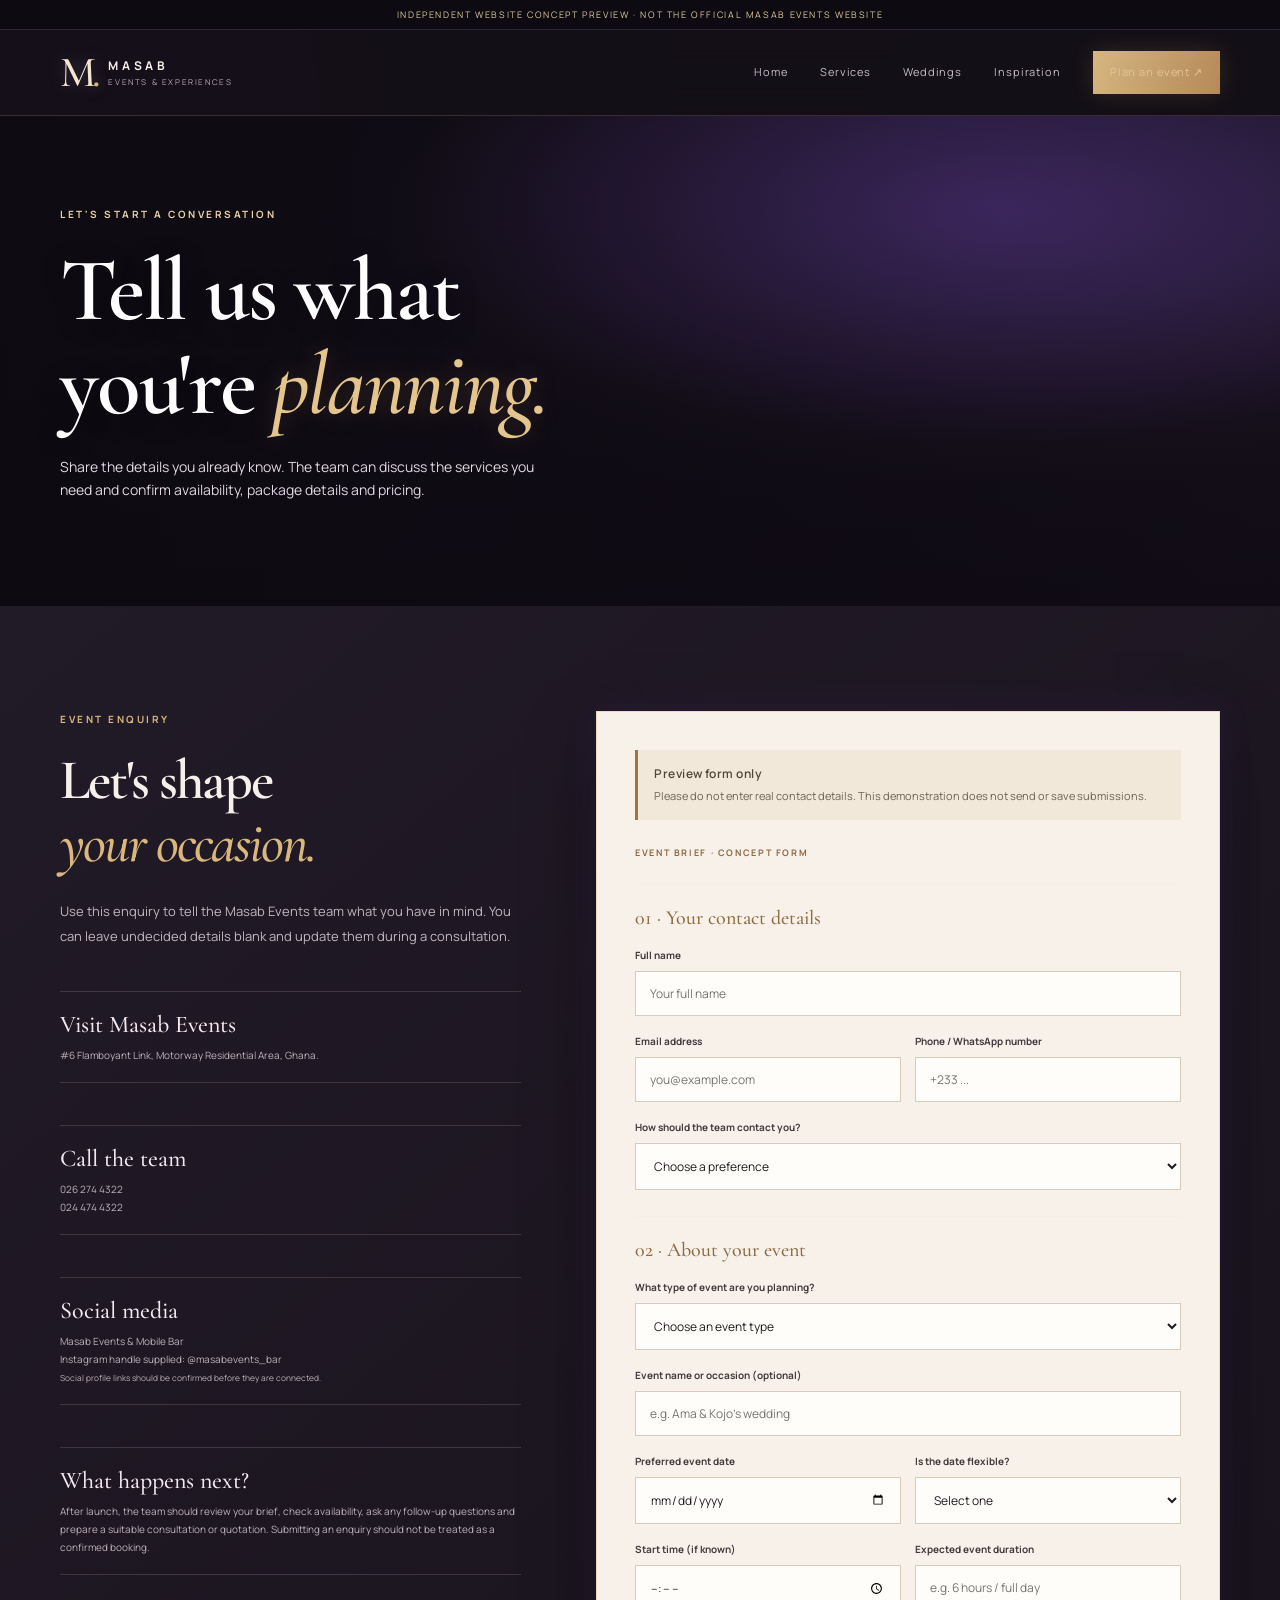
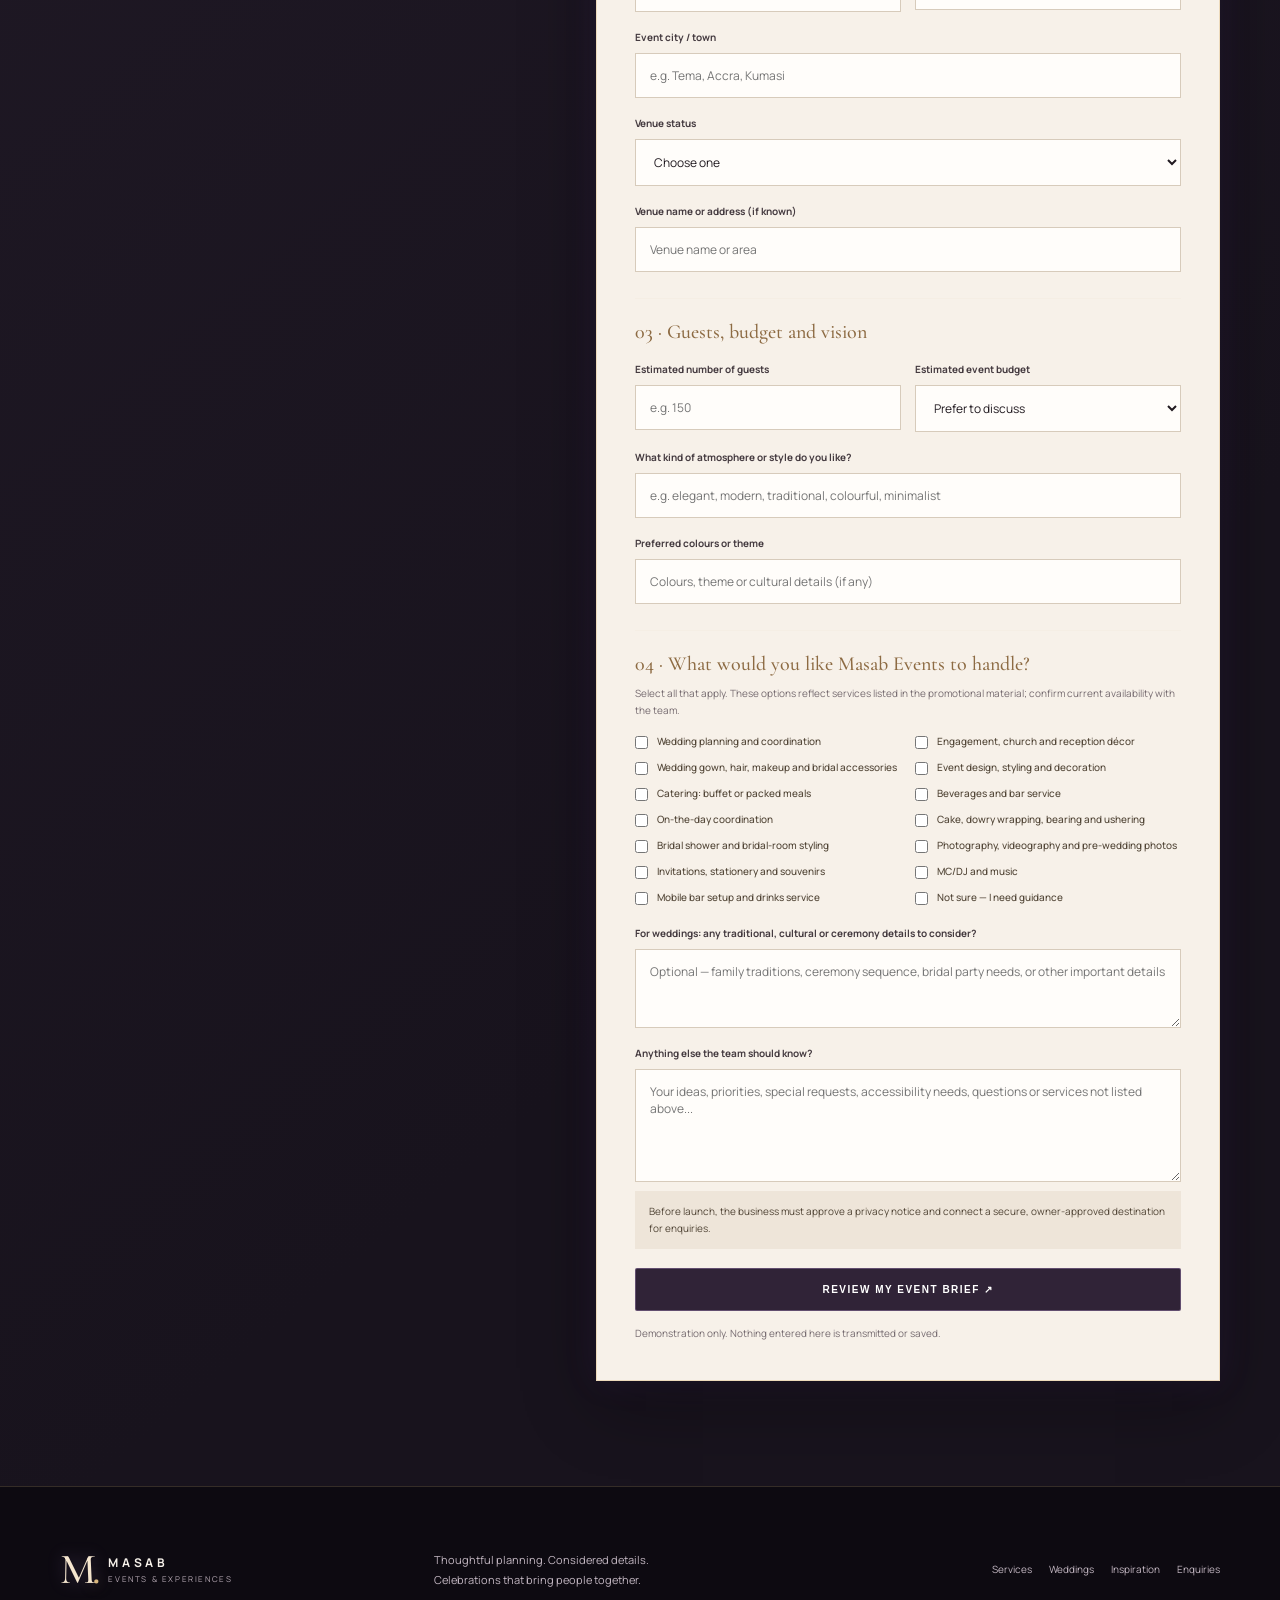
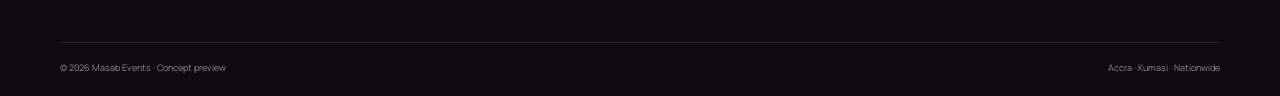
==== commit dfead46d: "Add supplied contact details and service enquiry options" ====
--- a/contact.html
+++ b/contact.html
@@ -18,13 +18,13 @@
 <nav class="nav" id="primary-navigation" aria-label="Primary navigation"><a href="index.html">Home</a><a href="services.html">Services</a><a href="weddings.html">Weddings</a><a href="gallery.html">Inspiration</a><a class="nav-button active" href="contact.html">Plan an event ↗</a></nav>
 </header>
 <main id="main-content">
-<section class="page-hero contact-hero"><div class="hero-overlay"></div><div class="wrap page-hero-content"><p class="eyebrow pale">LET'S START A CONVERSATION</p><h1>Tell us what<br>you're <em>planning.</em></h1><p>Share the details you already know. The more we understand your occasion, the better we can prepare for a useful first conversation.</p></div></section>
+<section class="page-hero contact-hero"><div class="hero-overlay"></div><div class="wrap page-hero-content"><p class="eyebrow pale">LET'S START A CONVERSATION</p><h1>Tell us what<br>you're <em>planning.</em></h1><p>Share the details you already know. The team can discuss the services you need and confirm availability, package details and pricing.</p></div></section>
 <section class="section contact-section">
 <div class="wrap contact-grid">
 <div>
 <p class="eyebrow">EVENT ENQUIRY</p><h2>Let's shape<br><em>your occasion.</em></h2>
 <p>Use this enquiry to tell the Masab Events team what you have in mind. You can leave undecided details blank and update them during a consultation.</p>
-<div class="contact-note"><b>Accra · Kumasi · Nationwide</b><span>Planning, coordination, styling, décor and mobile bar services. Official contact details and response hours are awaiting owner confirmation for this concept preview.</span></div>
+<div class="contact-note"><b>Visit Masab Events</b><span>#6 Flamboyant Link, Motorway Residential Area, Ghana.</span></div><div class="contact-note"><b>Call the team</b><span><a href="tel:+233262744322">026 274 4322</a><br><a href="tel:+233244744322">024 474 4322</a></span></div><div class="contact-note"><b>Social media</b><span>Masab Events & Mobile Bar<br>Instagram handle supplied: @masabevents_bar<br><small>Social profile links should be confirmed before they are connected.</small></span></div>
 <div class="contact-note"><b>What happens next?</b><span>After launch, the team should review your brief, check availability, ask any follow-up questions and prepare a suitable consultation or quotation. Submitting an enquiry should not be treated as a confirmed booking.</span></div>
 </div>
 <div class="form-card">
@@ -65,14 +65,14 @@
 <label>Preferred colours or theme<input name="theme" placeholder="Colours, theme or cultural details (if any)"></label>
 
 <p class="form-section-title">04 · What would you like Masab Events to handle?</p>
-<p class="form-help">Select all that apply. You can discuss the final scope with the team.</p>
+<p class="form-help">Select all that apply. These options reflect services listed in the promotional material; confirm current availability with the team.</p>
 <div class="service-checks">
-<label><input type="checkbox" name="services" value="Full event planning and budget development">Full event planning and budget development</label>
-<label><input type="checkbox" name="services" value="Venue sourcing">Venue sourcing</label>
+<label><input type="checkbox" name="services" value="Wedding planning and coordination">Wedding planning and coordination</label><label><input type="checkbox" name="services" value="Engagement, church and reception décor">Engagement, church and reception décor</label>
+<label><input type="checkbox" name="services" value="Wedding gown, hair, makeup and bridal accessories">Wedding gown, hair, makeup and bridal accessories</label>
 <label><input type="checkbox" name="services" value="Event design, styling and decoration">Event design, styling and decoration</label>
-<label><input type="checkbox" name="services" value="Vendor sourcing and management">Vendor sourcing and management</label>
+<label><input type="checkbox" name="services" value="Catering: buffet or packed meals">Catering: buffet or packed meals</label><label><input type="checkbox" name="services" value="Beverages: cocktails, local bar, canned/bottled drinks, wine/champagne">Beverages and bar service</label>
 <label><input type="checkbox" name="services" value="On-the-day coordination">On-the-day coordination</label>
-<label><input type="checkbox" name="services" value="Bridal preparation and wedding details">Bridal preparation and wedding details</label>
+<label><input type="checkbox" name="services" value="Cake, dowry wrapping, bearing and ushering">Cake, dowry wrapping, bearing and ushering</label><label><input type="checkbox" name="services" value="Bridal shower and bridal-room styling">Bridal shower and bridal-room styling</label><label><input type="checkbox" name="services" value="Photography, videography and pre-wedding photos">Photography, videography and pre-wedding photos</label><label><input type="checkbox" name="services" value="Invitations, stationery and souvenirs">Invitations, stationery and souvenirs</label><label><input type="checkbox" name="services" value="MC/DJ and music">MC/DJ and music</label>
 <label><input type="checkbox" name="services" value="Mobile bar setup and drinks service">Mobile bar setup and drinks service</label>
 <label><input type="checkbox" name="services" value="Not sure — I need guidance">Not sure — I need guidance</label>
 </div>
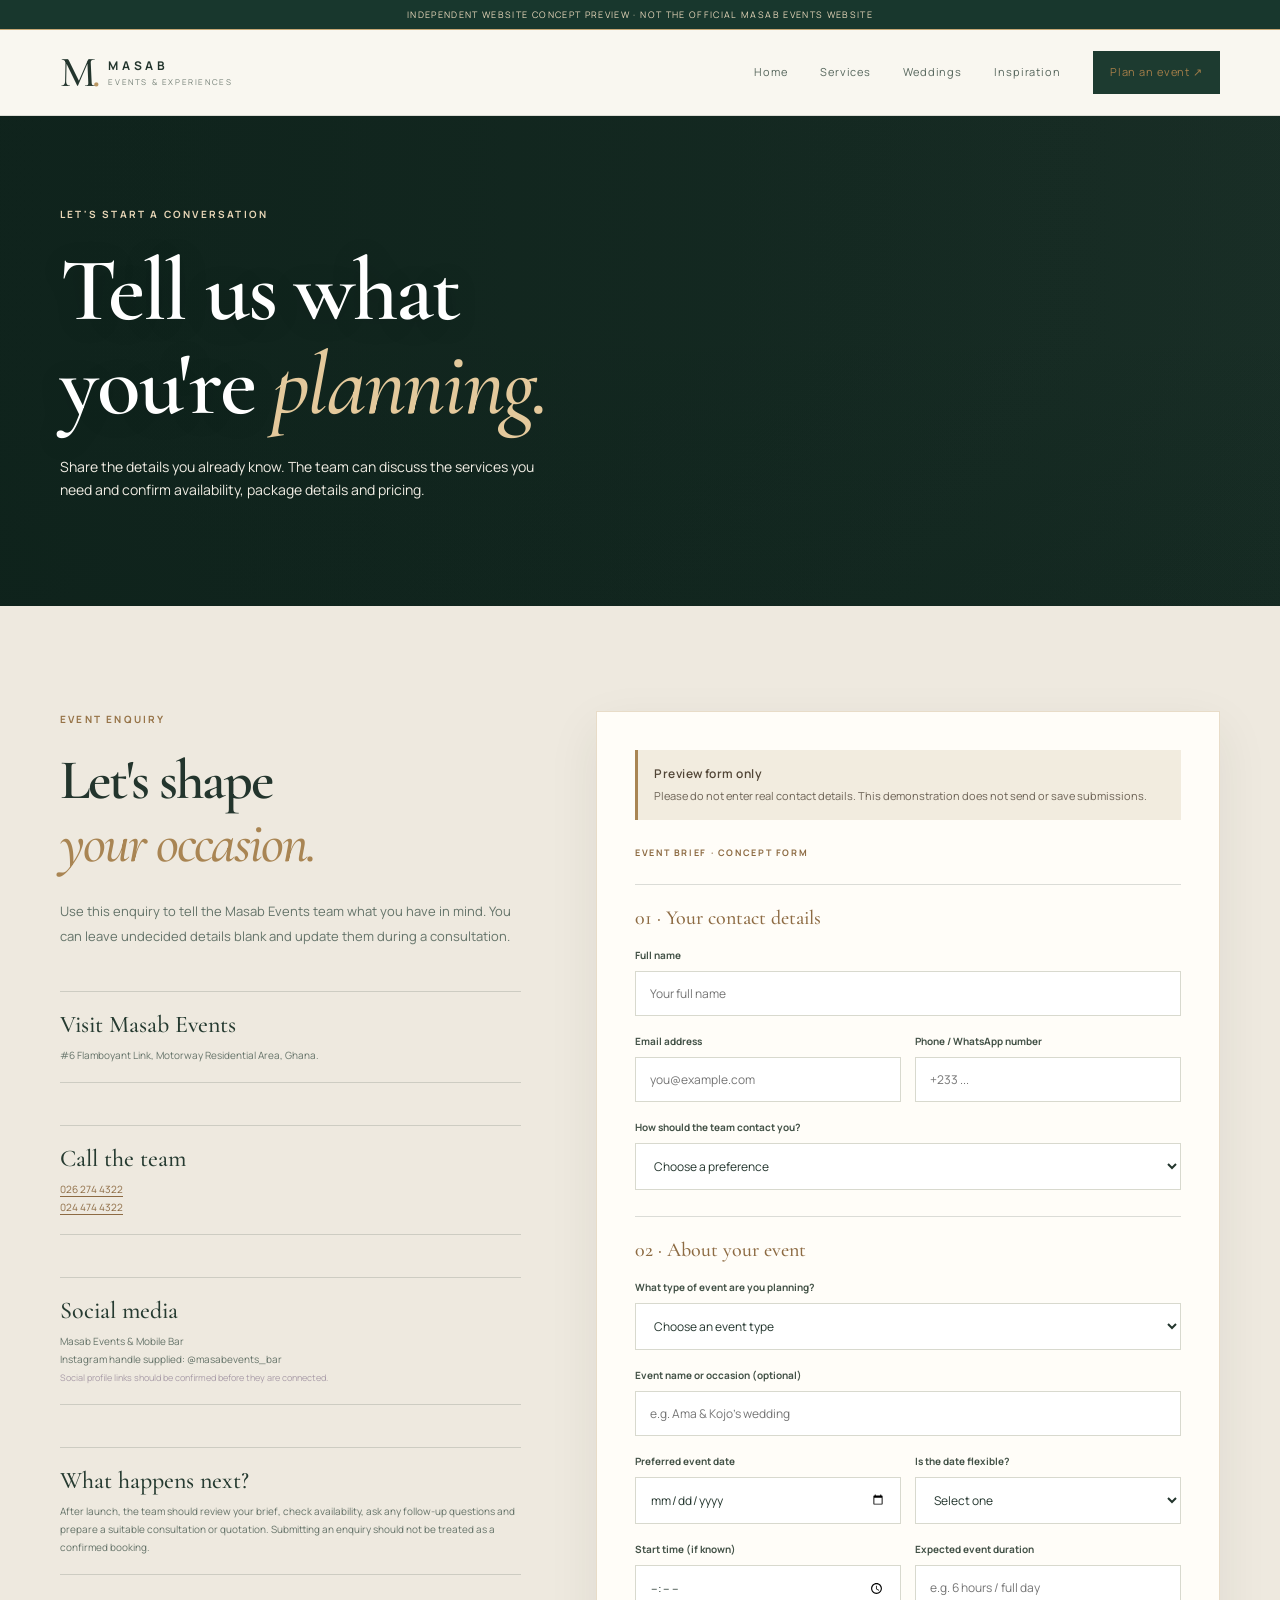
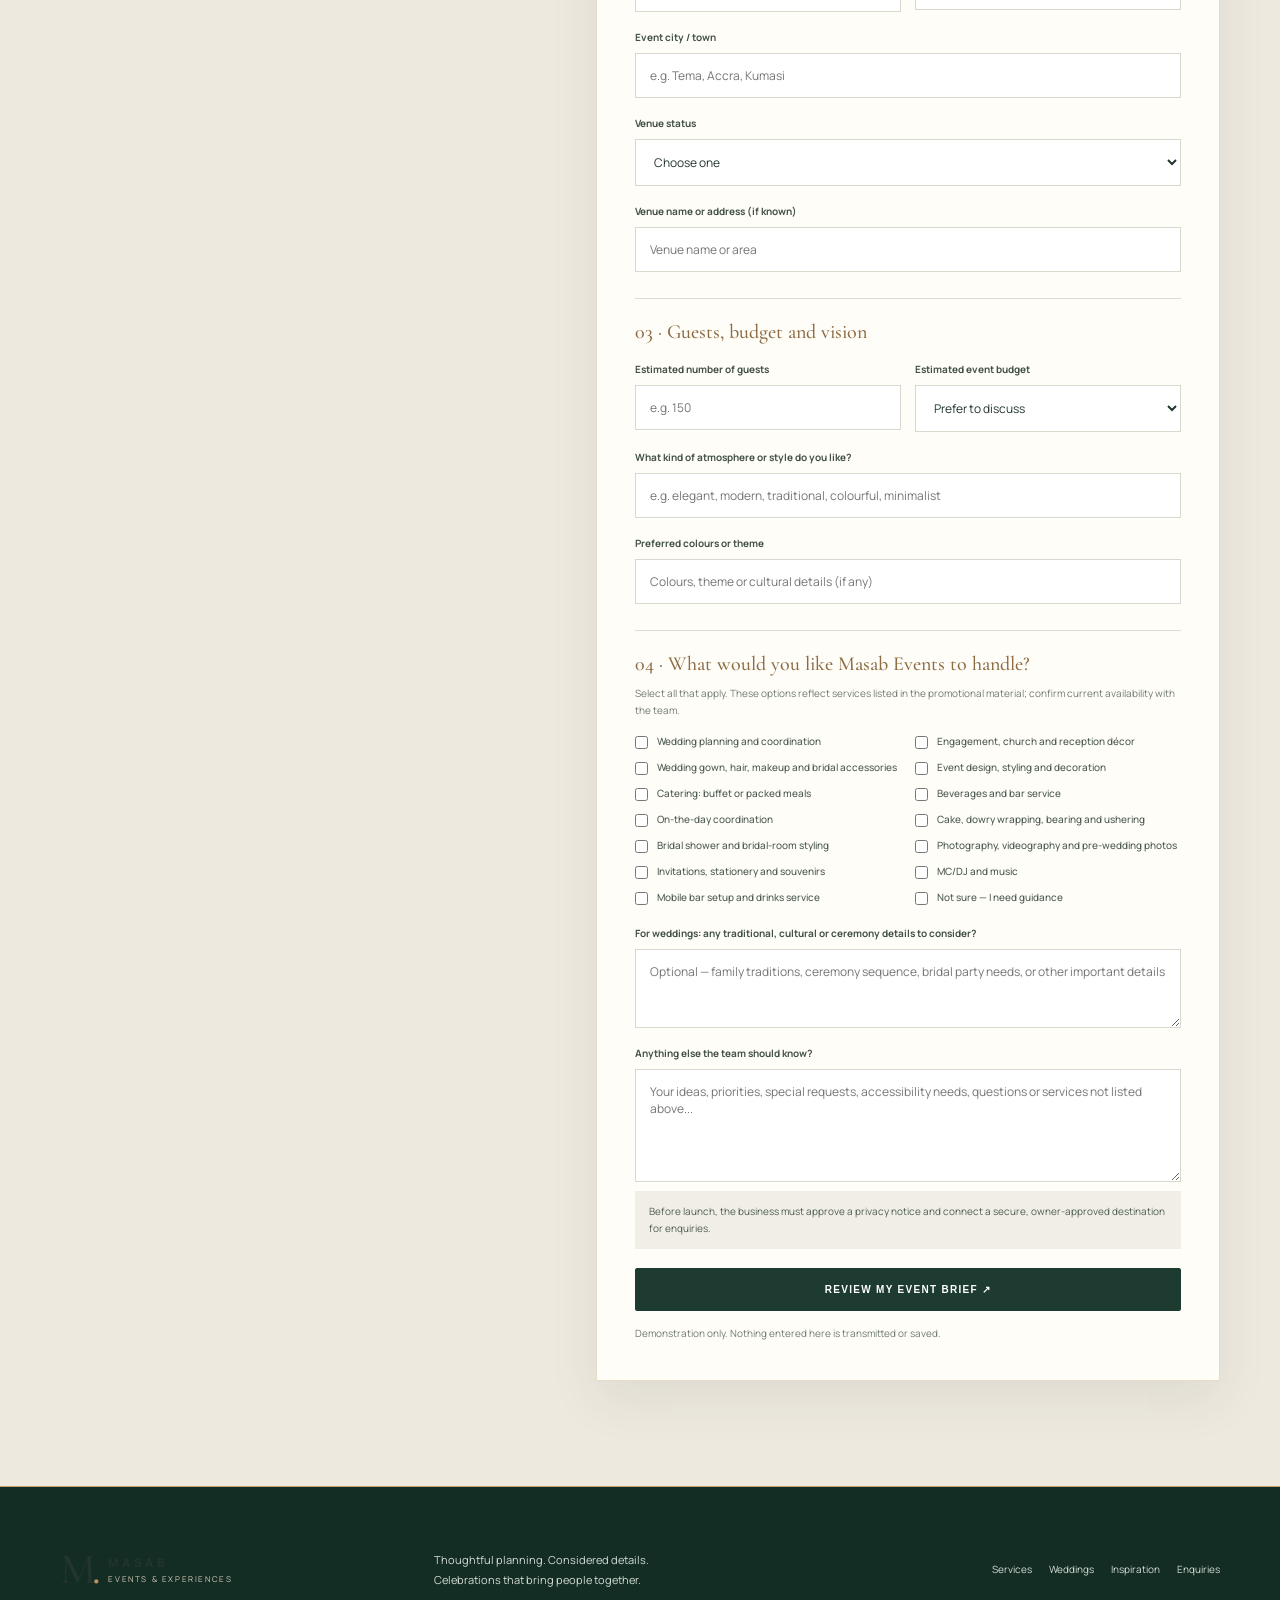
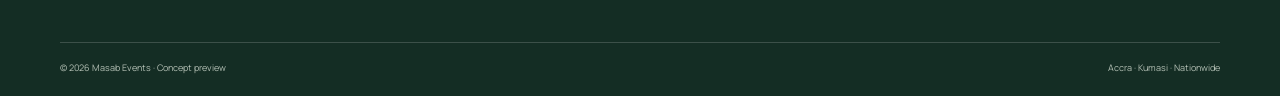
==== commit e2da86cf: "Apply updated typography and maintain contact details" ====
--- a/contact.html
+++ b/contact.html
@@ -6,7 +6,7 @@
 <meta property="og:type" content="website"><meta property="og:title" content="Plan Your Event | Masab Events"><meta property="og:description" content="Tell Masab Events about your wedding, corporate function or celebration and request an event-planning consultation in Ghana."><meta property="og:image" content="https://images.unsplash.com/photo-1519167758481-83f550bb49b3?auto=format&amp;fit=crop&amp;w=1200&amp;q=85">
 <title>Plan Your Event | Masab Events</title>
 <link rel="preconnect" href="https://fonts.googleapis.com"><link rel="preconnect" href="https://fonts.gstatic.com" crossorigin>
-<link href="https://fonts.googleapis.com/css2?family=Manrope:wght@400;500;600;700&family=Playfair+Display:ital,wght@0,500;0,600;1,500;1,600&family=Cormorant+Garamond:wght@500;600;700&display=swap" rel="stylesheet">
+<link href="https://fonts.googleapis.com/css2?family=Cormorant+Garamond:wght@500;600;700&family=Manrope:wght@400;500;600;700&display=swap" rel="stylesheet">
 <link rel="stylesheet" href="assets/css/styles.css"><script src="assets/js/main.js" defer></script>
 </head>
 <body>
--- a/assets/css/styles.css
+++ b/assets/css/styles.css
@@ -1,5 +1,5 @@
-:root{--ink:#211d18;--muted:#706a61;--paper:#f5f1ea;--gold:#bd9b67;--dark:#191713;--line:rgba(35,29,22,.14);--serif:"Playfair Display",Georgia,serif;--sans:"DM Sans",Arial,sans-serif}*{box-sizing:border-box}html{scroll-behavior:smooth}body{margin:0;background:var(--paper);color:var(--ink);font:15px/1.7 var(--sans)}a{color:inherit;text-decoration:none}img{display:block;width:100%;object-fit:cover}.wrap{width:min(1160px,calc(100% - 56px));margin:auto}.concept-note{padding:7px 12px;background:#28231d;color:#d7c7aa;text-align:center;font-size:9px;letter-spacing:.13em;text-transform:uppercase}.header{height:86px;padding:0 max(28px,calc((100vw - 1160px)/2));display:flex;align-items:center;justify-content:space-between;background:#f5f1ea;position:relative;z-index:5;border-bottom:1px solid rgba(35,29,22,.08)}.brand{display:flex;align-items:center;gap:12px}.monogram{font:500 39px/1 var(--serif);letter-spacing:-.1em}.monogram span{color:var(--gold)}.brand b,.brand small{display:block;line-height:1.3}.brand b{font-size:12px;letter-spacing:.25em}.brand small{font-size:8px;color:#777067;letter-spacing:.2em;margin-top:4px}.nav{display:flex;align-items:center;gap:32px}.nav a{font-size:11px;letter-spacing:.08em;color:#625b51}.nav a.active,.nav a:hover{color:#a27d4e}.nav .nav-button{background:var(--ink);color:#fff;padding:12px 17px}.menu-toggle{display:none}.eyebrow{font-size:10px;letter-spacing:.22em;text-transform:uppercase;color:#9a7951;font-weight:700;margin:0 0 21px}.eyebrow.pale{color:#d1b88f}.hero,.page-hero{position:relative;min-height:660px;display:flex;align-items:center;overflow:hidden;background:#322d26}.hero-bg,.hero-overlay{position:absolute;inset:0}.hero-bg{background:url("https://images.unsplash.com/photo-1519167758481-83f550bb49b3?auto=format&fit=crop&w=2200&q=90") center/cover}.hero-overlay{background:linear-gradient(90deg,rgba(17,15,13,.8),rgba(17,15,13,.1)),linear-gradient(0deg,rgba(17,15,13,.25),transparent 45%)}.hero-inner{position:relative;color:white;padding:40px 0}.hero h1,.page-hero h1{font:500 clamp(58px,7vw,96px)/1.04 var(--serif);letter-spacing:-.045em;margin:0 0 24px}.hero h1 em,.page-hero h1 em{color:#d7bd96;font-weight:500}.hero-lede{max-width:500px;color:#e1ddd6;font-size:15px;line-height:1.85}.actions{display:flex;align-items:center;gap:30px;margin-top:32px}.button{display:inline-flex;align-items:center;justify-content:center;padding:15px 21px;font-size:10px;font-weight:700;letter-spacing:.1em;text-transform:uppercase;border:0;cursor:pointer;transition:transform .2s,background .2s}.button:hover{transform:translateY(-2px)}.gold{background:var(--gold);color:#211b14}.gold:hover{background:#d0b080}.dark{background:var(--ink);color:white}.dark:hover{background:#463b2f}.under-link{display:inline-block;font-size:11px;font-weight:700;letter-spacing:.1em;text-transform:uppercase;padding-bottom:6px;border-bottom:1px solid currentColor}.under-link.white{color:white}.hero-caption{position:absolute;right:max(28px,calc((100vw - 1160px)/2));bottom:25px;color:#ddd6cb;font-size:9px;letter-spacing:.16em;text-transform:uppercase}.section{padding:105px 0}.intro-grid{display:grid;grid-template-columns:1fr 1fr;gap:90px}.intro h2,.wedding-text h2,.split-copy h2,.closing h2,.service-intro h2,.wedding-intro h2,.wedding-story-copy h2,.contact-grid h2,.section-title{font:500 clamp(39px,4.6vw,62px)/1.12 var(--serif);letter-spacing:-.035em;margin:0}.intro h2 em,.wedding-text h2 em,.split-copy h2 em,.service-intro h2 em,.wedding-intro h2 em,.contact-grid h2 em,.section-title em{color:#a9875c;font-weight:500}.serif-lede{font:500 22px/1.48 var(--serif);color:#3a332b;margin:0 0 20px}.intro-copy>p:not(.serif-lede),.split-copy>p:not(.eyebrow),.wedding-text>p:not(.eyebrow),.contact-grid>div>p:not(.eyebrow){font-size:13px;color:var(--muted);line-height:1.9}.intro-copy .under-link{margin-top:15px}.pillars{display:grid;grid-template-columns:repeat(3,1fr);border-top:1px solid var(--line);border-bottom:1px solid var(--line);margin-top:85px}.pillars>div{padding:24px 20px 24px 0;display:grid;grid-template-columns:35px 1fr;align-items:center}.pillars>div+div{border-left:1px solid var(--line);padding-left:25px}.pillars span{grid-row:span 2;color:var(--gold);font:italic 17px var(--serif)}.pillars b{font-size:12px}.pillars small{font-size:10px;color:var(--muted)}.split{display:grid;grid-template-columns:1.05fr .95fr;min-height:560px;background:#e9e1d6}.split-photo{min-height:560px;background-position:center;background-size:cover}.photo-tables{background-image:url("https://images.unsplash.com/photo-1464366400600-7168b8af9bc3?auto=format&fit=crop&w=1500&q=90")}.split-copy{align-self:center;padding:65px clamp(38px,7vw,100px)}.split-copy h2 em{color:#bd9b67}.split-copy>p:not(.eyebrow){margin:23px 0 29px}.split.reverse{grid-template-columns:1fr 1fr;background:#28231d;color:#fff}.photo-bar{background-image:url("https://images.unsplash.com/photo-1514933651103-005eec06c04b?auto=format&fit=crop&w=1400&q=90")}.dark-panel>p:not(.eyebrow){color:#c6beb2}.wedding-grid{display:grid;grid-template-columns:.9fr 1.1fr;align-items:center;gap:80px}.wedding-text>p:not(.eyebrow){max-width:470px;margin:25px 0;color:var(--muted);font-size:13px}.wedding-text ul{list-style:none;padding:0;margin:24px 0 30px}.wedding-text li{font-size:12px;color:#59534b;padding:11px 0 11px 23px;border-bottom:1px solid var(--line);position:relative}.wedding-text li:before{content:"✦";position:absolute;left:0;color:var(--gold)}.wedding-photo{height:570px;background:url("https://images.unsplash.com/photo-1519167758481-83f550bb49b3?auto=format&fit=crop&w=1300&q=90") center/cover}.inspiration{background:#eee8de}.section-heading{display:flex;justify-content:space-between;align-items:end;margin-bottom:40px}.section-heading h2{font:500 clamp(38px,4.2vw,55px)/1.12 var(--serif);margin:0}.section-heading h2 em,.closing h2 em{color:#a9875c}.image-grid{display:grid;grid-template-columns:1.35fr 1fr 1fr;gap:15px}.image-tile{height:330px;position:relative;overflow:hidden;background:#d8d0c4}.image-tile.tall{height:430px;grid-row:span 2}.image-tile img{height:100%;transition:transform .5s}.image-tile:hover img{transform:scale(1.04)}.image-tile b{position:absolute;bottom:0;left:0;right:0;padding:30px 18px 15px;color:white;font:500 20px var(--serif);background:linear-gradient(transparent,rgba(0,0,0,.55))}.disclaimer{font-size:10px;color:#857c70;margin-top:16px}.coverage{background:#29251f;color:white;padding:48px 0}.coverage-row{display:flex;justify-content:space-between;align-items:center;gap:40px}.coverage h2{font:500 clamp(28px,3vw,39px) var(--serif);margin:0}.coverage h2 em{color:#c5a576}.coverage .eyebrow{margin-bottom:11px}.coverage-row>p{max-width:310px;color:#c5bfb4;font-size:12px}.closing{text-align:center;background:#e8dfd2}.closing h2{font-size:clamp(43px,5.5vw,70px);margin-bottom:30px}.footer{background:#191713;color:#fff;padding:52px 0 20px}.footer-main{display:grid;grid-template-columns:1fr 1.2fr 1fr;gap:30px;align-items:center;padding-bottom:42px}.footer-brand small{color:#aaa196}.footer-main>p{color:#b8b0a5;font-size:11px;line-height:1.8}.footer-links{display:flex;justify-content:flex-end;gap:17px;flex-wrap:wrap}.footer-links a{font-size:10px;color:#c9c1b6}.footer-bottom{border-top:1px solid #ffffff22;padding-top:17px;display:flex;justify-content:space-between;color:#938b80;font-size:9px}
-/* Inner page components */.page-hero{min-height:490px}.page-hero:before{content:"";position:absolute;inset:0;background-position:center;background-size:cover}.services-hero:before{background-image:url("https://images.unsplash.com/photo-1519167758481-83f550bb49b3?auto=format&fit=crop&w=2000&q=85")}.weddings-hero:before{background-image:url("https://images.unsplash.com/photo-1519167758481-83f550bb49b3?auto=format&fit=crop&w=2000&q=85")}.gallery-hero:before{background-image:url("https://images.unsplash.com/photo-1464366400600-7168b8af9bc3?auto=format&fit=crop&w=2000&q=85")}.contact-hero:before{background-image:url("https://images.unsplash.com/photo-1519167758481-83f550bb49b3?auto=format&fit=crop&w=2000&q=85")}.page-hero-content{position:relative;color:#fff;padding:70px 0}.page-hero-content>p:last-child{max-width:490px;color:#ddd6cd;font-size:14px}.service-intro{max-width:750px}.service-intro .serif-lede{max-width:580px;margin-top:24px}.service-cards{display:grid;grid-template-columns:1fr 1fr;gap:60px 34px;margin-top:65px}.service-cards article>small{font-size:9px;letter-spacing:.2em;color:#a27e50;font-weight:700}.service-img{height:275px;margin:14px 0 21px;background-size:cover;background-position:center}.planning-img{background-image:url("https://images.unsplash.com/photo-1519167758481-83f550bb49b3?auto=format&fit=crop&w=1100&q=85")}.design-img{background-image:url("https://images.unsplash.com/photo-1464366400600-7168b8af9bc3?auto=format&fit=crop&w=1100&q=85")}.coordination-img{background-image:url("https://images.unsplash.com/photo-1519225421980-715cb0215aed?auto=format&fit=crop&w=1100&q=85")}.bar-img{background-image:url("https://images.unsplash.com/photo-1514933651103-005eec06c04b?auto=format&fit=crop&w=1100&q=85")}.service-cards h3,.steps h3,.wedding-points h3{font:500 25px var(--serif);margin:0 0 9px}.service-cards p,.service-cards li{font-size:12px;color:var(--muted);line-height:1.85}.service-cards ul{padding-left:17px}.process{background:#25211c;color:white;padding:90px 0}.process h2{font:500 clamp(39px,4vw,55px)/1.1 var(--serif);margin:0}.process h2 em,.wedding-story-copy h2 em{color:#c2a071}.steps{display:grid;grid-template-columns:repeat(3,1fr);gap:40px;margin-top:55px}.steps article{border-top:1px solid #ffffff55;padding-top:20px}.steps span,.wedding-points span{font:italic 19px var(--serif);color:#c2a071}.steps h3{margin-top:17px}.steps p{font-size:12px;color:#bbb3a8;line-height:1.8}.wedding-intro{display:grid;grid-template-columns:1fr 1fr;gap:80px}.wedding-intro .serif-lede{margin:0 0 20px}.wedding-intro p:not(.serif-lede){font-size:13px;color:var(--muted);line-height:1.9}.wedding-story{display:grid;grid-template-columns:1fr 1fr;background:#29251f;color:white}.wedding-story-image{min-height:510px;background:url("https://images.unsplash.com/photo-1464366400600-7168b8af9bc3?auto=format&fit=crop&w=1400&q=85") center/cover}.wedding-story-copy{align-self:center;padding:65px clamp(38px,7vw,95px)}.wedding-story-copy h2{font:500 clamp(40px,4.5vw,58px)/1.12 var(--serif);margin:0}.wedding-story-copy p:last-child{font-size:13px;color:#c3bbb0;line-height:1.9;margin-top:24px}.section-title{margin-bottom:45px}.wedding-points{display:grid;grid-template-columns:repeat(4,1fr);gap:24px}.wedding-points article{border-top:1px solid var(--line);padding-top:18px}.wedding-points h3{font-size:20px;margin-top:16px}.wedding-points p{font-size:11px;color:var(--muted);line-height:1.85}.gallery-grid{display:grid;grid-template-columns:1.3fr 1fr 1fr;gap:18px;margin-top:45px}.gallery-grid figure{margin:0}.gallery-grid figure.wide{grid-column:span 2}.gallery-grid img{height:275px}.gallery-grid .wide img{height:390px}.gallery-grid figcaption{display:flex;justify-content:space-between;gap:12px;padding:11px 0;border-bottom:1px solid var(--line)}.gallery-grid figcaption b{font:500 17px var(--serif)}.gallery-grid figcaption small{font-size:9px;color:var(--muted)}.contact-section{background:#eee8de}.contact-grid{display:grid;grid-template-columns:.85fr 1.15fr;gap:75px;align-items:start}.contact-grid h2{font-size:clamp(40px,4.4vw,57px)}.contact-grid>div>p:not(.eyebrow){margin-top:24px}.contact-note{margin-top:42px;padding:18px 0;border-block:1px solid var(--line);display:flex;flex-direction:column;gap:7px}.contact-note b{font:500 19px var(--serif)}.contact-note span{font-size:10px;color:var(--muted);line-height:1.8}.form-card{background:#faf8f4;padding:38px;box-shadow:0 18px 55px #2a22100f}.form-label{display:block;font-size:9px;letter-spacing:.18em;color:#a17d4f;font-weight:700;margin-bottom:23px}.form-card form>label,.form-card form>.two-fields label{display:flex;flex-direction:column;gap:7px;margin-bottom:17px;font-size:10px;font-weight:700}.form-card input,.form-card select,.form-card textarea{width:100%;padding:13px 14px;border:1px solid #ddd5c8;background:white;color:var(--ink);font:12px var(--sans);border-radius:0;outline:0}.form-card input:focus,.form-card select:focus,.form-card textarea:focus{border-color:#a9875c;box-shadow:0 0 0 2px #a9875c1f}.form-card textarea{resize:vertical}.two-fields{display:grid;grid-template-columns:1fr 1fr;gap:14px}.submit-button{width:100%;margin-top:5px}.form-status{font-size:10px;color:#847b6f;line-height:1.7;margin:14px 0 0}.form-section-title{font:500 20px/1.3 var(--serif);color:#8d6d46;border-top:1px solid var(--line);padding-top:20px;margin:26px 0 16px}.form-section-title:first-of-type{margin-top:0}.form-help{font-size:10px;color:var(--muted);margin:-8px 0 14px}.service-checks{display:grid;grid-template-columns:1fr 1fr;gap:10px 14px;margin:0 0 20px}.service-checks label,.consent-check{display:flex;align-items:flex-start;gap:9px;font-size:10px;font-weight:500;line-height:1.6;color:#514a41}.service-checks input,.consent-check input{width:auto;margin:3px 0 0;accent-color:#9a7951;flex:0 0 auto}.consent-check{padding:14px;background:#f2ede5;margin:20px 0}.consent-check span{display:block}.form-card input[type=checkbox]{box-shadow:none}.form-status.is-active{padding:12px;background:#f0e8dc;color:#4f4435}.enquiry-preview{white-space:pre-wrap;overflow-wrap:anywhere;background:#f2ede5;padding:14px;font:11px/1.6 var(--sans);color:#4c453c;margin-top:12px}
+:root{--ink:#211d18;--muted:#706a61;--paper:#f5f1ea;--gold:#bd9b67;--dark:#191713;--line:rgba(35,29,22,.14);--serif:"Playfair Display",Georgia,serif;--sans:"DM Sans",Arial,sans-serif}*{box-sizing:border-box}html{scroll-behavior:smooth}body{margin:0;background:var(--paper);color:var(--ink);font:15px/1.7 var(--sans)}a{color:inherit;text-decoration:none}img{display:block;width:100%;object-fit:cover}.wrap{width:min(1160px,calc(100% - 56px));margin:auto}.concept-note{padding:7px 12px;background:#28231d;color:#d7c7aa;text-align:center;font-size:9px;letter-spacing:.13em;text-transform:uppercase}.header{height:86px;padding:0 max(28px,calc((100vw - 1160px)/2));display:flex;align-items:center;justify-content:space-between;background:#f5f1ea;position:relative;z-index:5;border-bottom:1px solid rgba(35,29,22,.08)}.brand{display:flex;align-items:center;gap:12px}.monogram{font:500 39px/1 var(--serif);letter-spacing:-.1em}.monogram span{color:var(--gold)}.brand b,.brand small{display:block;line-height:1.3}.brand b{font-size:12px;letter-spacing:.25em}.brand small{font-size:8px;color:#777067;letter-spacing:.2em;margin-top:4px}.nav{display:flex;align-items:center;gap:32px}.nav a{font-size:11px;letter-spacing:.08em;color:#625b51}.nav a.active,.nav a:hover{color:#a27d4e}.nav .nav-button{background:var(--ink);color:#fff;padding:12px 17px}.menu-toggle{display:none}.eyebrow{font-size:10px;letter-spacing:.22em;text-transform:uppercase;color:#9a7951;font-weight:700;margin:0 0 21px}.eyebrow.pale{color:#d1b88f}.hero,.page-hero{position:relative;min-height:660px;display:flex;align-items:center;overflow:hidden;background:#322d26}.hero-bg,.hero-overlay{position:absolute;inset:0}.hero-bg{background:url("https://images.unsplash.com/photo-1769812343775-85a27e6a076c?auto=format&fit=crop&w=2200&q=90") center/cover}.hero-overlay{background:linear-gradient(90deg,rgba(17,15,13,.8),rgba(17,15,13,.1)),linear-gradient(0deg,rgba(17,15,13,.25),transparent 45%)}.hero-inner{position:relative;color:white;padding:40px 0}.hero h1,.page-hero h1{font:500 clamp(58px,7vw,96px)/1.04 var(--serif);letter-spacing:-.045em;margin:0 0 24px}.hero h1 em,.page-hero h1 em{color:#d7bd96;font-weight:500}.hero-lede{max-width:500px;color:#e1ddd6;font-size:15px;line-height:1.85}.actions{display:flex;align-items:center;gap:30px;margin-top:32px}.button{display:inline-flex;align-items:center;justify-content:center;padding:15px 21px;font-size:10px;font-weight:700;letter-spacing:.1em;text-transform:uppercase;border:0;cursor:pointer;transition:transform .2s,background .2s}.button:hover{transform:translateY(-2px)}.gold{background:var(--gold);color:#211b14}.gold:hover{background:#d0b080}.dark{background:var(--ink);color:white}.dark:hover{background:#463b2f}.under-link{display:inline-block;font-size:11px;font-weight:700;letter-spacing:.1em;text-transform:uppercase;padding-bottom:6px;border-bottom:1px solid currentColor}.under-link.white{color:white}.hero-caption{position:absolute;right:max(28px,calc((100vw - 1160px)/2));bottom:25px;color:#ddd6cb;font-size:9px;letter-spacing:.16em;text-transform:uppercase}.section{padding:105px 0}.intro-grid{display:grid;grid-template-columns:1fr 1fr;gap:90px}.intro h2,.wedding-text h2,.split-copy h2,.closing h2,.service-intro h2,.wedding-intro h2,.wedding-story-copy h2,.contact-grid h2,.section-title{font:500 clamp(39px,4.6vw,62px)/1.12 var(--serif);letter-spacing:-.035em;margin:0}.intro h2 em,.wedding-text h2 em,.split-copy h2 em,.service-intro h2 em,.wedding-intro h2 em,.contact-grid h2 em,.section-title em{color:#a9875c;font-weight:500}.serif-lede{font:500 22px/1.48 var(--serif);color:#3a332b;margin:0 0 20px}.intro-copy>p:not(.serif-lede),.split-copy>p:not(.eyebrow),.wedding-text>p:not(.eyebrow),.contact-grid>div>p:not(.eyebrow){font-size:13px;color:var(--muted);line-height:1.9}.intro-copy .under-link{margin-top:15px}.pillars{display:grid;grid-template-columns:repeat(3,1fr);border-top:1px solid var(--line);border-bottom:1px solid var(--line);margin-top:85px}.pillars>div{padding:24px 20px 24px 0;display:grid;grid-template-columns:35px 1fr;align-items:center}.pillars>div+div{border-left:1px solid var(--line);padding-left:25px}.pillars span{grid-row:span 2;color:var(--gold);font:italic 17px var(--serif)}.pillars b{font-size:12px}.pillars small{font-size:10px;color:var(--muted)}.split{display:grid;grid-template-columns:1.05fr .95fr;min-height:560px;background:#e9e1d6}.split-photo{min-height:560px;background-position:center;background-size:cover}.photo-tables{background-image:url("https://images.unsplash.com/photo-1763553113332-800519753e40?auto=format&fit=crop&w=1500&q=90")}.split-copy{align-self:center;padding:65px clamp(38px,7vw,100px)}.split-copy h2 em{color:#bd9b67}.split-copy>p:not(.eyebrow){margin:23px 0 29px}.split.reverse{grid-template-columns:1fr 1fr;background:#28231d;color:#fff}.photo-bar{background-image:url("https://images.unsplash.com/photo-1514933651103-005eec06c04b?auto=format&fit=crop&w=1400&q=90")}.dark-panel>p:not(.eyebrow){color:#c6beb2}.wedding-grid{display:grid;grid-template-columns:.9fr 1.1fr;align-items:center;gap:80px}.wedding-text>p:not(.eyebrow){max-width:470px;margin:25px 0;color:var(--muted);font-size:13px}.wedding-text ul{list-style:none;padding:0;margin:24px 0 30px}.wedding-text li{font-size:12px;color:#59534b;padding:11px 0 11px 23px;border-bottom:1px solid var(--line);position:relative}.wedding-text li:before{content:"✦";position:absolute;left:0;color:var(--gold)}.wedding-photo{height:570px;background:url("https://images.unsplash.com/photo-1769812343775-85a27e6a076c?auto=format&fit=crop&w=1300&q=90") center/cover}.inspiration{background:#eee8de}.section-heading{display:flex;justify-content:space-between;align-items:end;margin-bottom:40px}.section-heading h2{font:500 clamp(38px,4.2vw,55px)/1.12 var(--serif);margin:0}.section-heading h2 em,.closing h2 em{color:#a9875c}.image-grid{display:grid;grid-template-columns:1.35fr 1fr 1fr;gap:15px}.image-tile{height:330px;position:relative;overflow:hidden;background:#d8d0c4}.image-tile.tall{height:430px;grid-row:span 2}.image-tile img{height:100%;transition:transform .5s}.image-tile:hover img{transform:scale(1.04)}.image-tile b{position:absolute;bottom:0;left:0;right:0;padding:30px 18px 15px;color:white;font:500 20px var(--serif);background:linear-gradient(transparent,rgba(0,0,0,.55))}.disclaimer{font-size:10px;color:#857c70;margin-top:16px}.coverage{background:#29251f;color:white;padding:48px 0}.coverage-row{display:flex;justify-content:space-between;align-items:center;gap:40px}.coverage h2{font:500 clamp(28px,3vw,39px) var(--serif);margin:0}.coverage h2 em{color:#c5a576}.coverage .eyebrow{margin-bottom:11px}.coverage-row>p{max-width:310px;color:#c5bfb4;font-size:12px}.closing{text-align:center;background:#e8dfd2}.closing h2{font-size:clamp(43px,5.5vw,70px);margin-bottom:30px}.footer{background:#191713;color:#fff;padding:52px 0 20px}.footer-main{display:grid;grid-template-columns:1fr 1.2fr 1fr;gap:30px;align-items:center;padding-bottom:42px}.footer-brand small{color:#aaa196}.footer-main>p{color:#b8b0a5;font-size:11px;line-height:1.8}.footer-links{display:flex;justify-content:flex-end;gap:17px;flex-wrap:wrap}.footer-links a{font-size:10px;color:#c9c1b6}.footer-bottom{border-top:1px solid #ffffff22;padding-top:17px;display:flex;justify-content:space-between;color:#938b80;font-size:9px}
+/* Inner page components */.page-hero{min-height:490px}.page-hero:before{content:"";position:absolute;inset:0;background-position:center;background-size:cover}.services-hero:before{background-image:url("https://images.unsplash.com/photo-1769812343775-85a27e6a076c?auto=format&fit=crop&w=2000&q=85")}.weddings-hero:before{background-image:url("https://images.unsplash.com/photo-1769812343775-85a27e6a076c?auto=format&fit=crop&w=2000&q=85")}.gallery-hero:before{background-image:url("https://images.unsplash.com/photo-1763553113332-800519753e40?auto=format&fit=crop&w=2000&q=85")}.contact-hero:before{background-image:url("https://images.unsplash.com/photo-1769812343775-85a27e6a076c?auto=format&fit=crop&w=2000&q=85")}.page-hero-content{position:relative;color:#fff;padding:70px 0}.page-hero-content>p:last-child{max-width:490px;color:#ddd6cd;font-size:14px}.service-intro{max-width:750px}.service-intro .serif-lede{max-width:580px;margin-top:24px}.service-cards{display:grid;grid-template-columns:1fr 1fr;gap:60px 34px;margin-top:65px}.service-cards article>small{font-size:9px;letter-spacing:.2em;color:#a27e50;font-weight:700}.service-img{height:275px;margin:14px 0 21px;background-size:cover;background-position:center}.planning-img{background-image:url("https://images.unsplash.com/photo-1769812343775-85a27e6a076c?auto=format&fit=crop&w=1100&q=85")}.design-img{background-image:url("https://images.unsplash.com/photo-1763553113332-800519753e40?auto=format&fit=crop&w=1100&q=85")}.coordination-img{background-image:url("https://images.unsplash.com/photo-1773005695245-348091f9be27?auto=format&fit=crop&w=1100&q=85")}.bar-img{background-image:url("https://images.unsplash.com/photo-1514933651103-005eec06c04b?auto=format&fit=crop&w=1100&q=85")}.service-cards h3,.steps h3,.wedding-points h3{font:500 25px var(--serif);margin:0 0 9px}.service-cards p,.service-cards li{font-size:12px;color:var(--muted);line-height:1.85}.service-cards ul{padding-left:17px}.process{background:#25211c;color:white;padding:90px 0}.process h2{font:500 clamp(39px,4vw,55px)/1.1 var(--serif);margin:0}.process h2 em,.wedding-story-copy h2 em{color:#c2a071}.steps{display:grid;grid-template-columns:repeat(3,1fr);gap:40px;margin-top:55px}.steps article{border-top:1px solid #ffffff55;padding-top:20px}.steps span,.wedding-points span{font:italic 19px var(--serif);color:#c2a071}.steps h3{margin-top:17px}.steps p{font-size:12px;color:#bbb3a8;line-height:1.8}.wedding-intro{display:grid;grid-template-columns:1fr 1fr;gap:80px}.wedding-intro .serif-lede{margin:0 0 20px}.wedding-intro p:not(.serif-lede){font-size:13px;color:var(--muted);line-height:1.9}.wedding-story{display:grid;grid-template-columns:1fr 1fr;background:#29251f;color:white}.wedding-story-image{min-height:510px;background:url("https://images.unsplash.com/photo-1763553113332-800519753e40?auto=format&fit=crop&w=1400&q=85") center/cover}.wedding-story-copy{align-self:center;padding:65px clamp(38px,7vw,95px)}.wedding-story-copy h2{font:500 clamp(40px,4.5vw,58px)/1.12 var(--serif);margin:0}.wedding-story-copy p:last-child{font-size:13px;color:#c3bbb0;line-height:1.9;margin-top:24px}.section-title{margin-bottom:45px}.wedding-points{display:grid;grid-template-columns:repeat(4,1fr);gap:24px}.wedding-points article{border-top:1px solid var(--line);padding-top:18px}.wedding-points h3{font-size:20px;margin-top:16px}.wedding-points p{font-size:11px;color:var(--muted);line-height:1.85}.gallery-grid{display:grid;grid-template-columns:1.3fr 1fr 1fr;gap:18px;margin-top:45px}.gallery-grid figure{margin:0}.gallery-grid figure.wide{grid-column:span 2}.gallery-grid img{height:275px}.gallery-grid .wide img{height:390px}.gallery-grid figcaption{display:flex;justify-content:space-between;gap:12px;padding:11px 0;border-bottom:1px solid var(--line)}.gallery-grid figcaption b{font:500 17px var(--serif)}.gallery-grid figcaption small{font-size:9px;color:var(--muted)}.contact-section{background:#eee8de}.contact-grid{display:grid;grid-template-columns:.85fr 1.15fr;gap:75px;align-items:start}.contact-grid h2{font-size:clamp(40px,4.4vw,57px)}.contact-grid>div>p:not(.eyebrow){margin-top:24px}.contact-note{margin-top:42px;padding:18px 0;border-block:1px solid var(--line);display:flex;flex-direction:column;gap:7px}.contact-note b{font:500 19px var(--serif)}.contact-note span{font-size:10px;color:var(--muted);line-height:1.8}.form-card{background:#faf8f4;padding:38px;box-shadow:0 18px 55px #2a22100f}.form-label{display:block;font-size:9px;letter-spacing:.18em;color:#a17d4f;font-weight:700;margin-bottom:23px}.form-card form>label,.form-card form>.two-fields label{display:flex;flex-direction:column;gap:7px;margin-bottom:17px;font-size:10px;font-weight:700}.form-card input,.form-card select,.form-card textarea{width:100%;padding:13px 14px;border:1px solid #ddd5c8;background:white;color:var(--ink);font:12px var(--sans);border-radius:0;outline:0}.form-card input:focus,.form-card select:focus,.form-card textarea:focus{border-color:#a9875c;box-shadow:0 0 0 2px #a9875c1f}.form-card textarea{resize:vertical}.two-fields{display:grid;grid-template-columns:1fr 1fr;gap:14px}.submit-button{width:100%;margin-top:5px}.form-status{font-size:10px;color:#847b6f;line-height:1.7;margin:14px 0 0}.form-section-title{font:500 20px/1.3 var(--serif);color:#8d6d46;border-top:1px solid var(--line);padding-top:20px;margin:26px 0 16px}.form-section-title:first-of-type{margin-top:0}.form-help{font-size:10px;color:var(--muted);margin:-8px 0 14px}.service-checks{display:grid;grid-template-columns:1fr 1fr;gap:10px 14px;margin:0 0 20px}.service-checks label,.consent-check{display:flex;align-items:flex-start;gap:9px;font-size:10px;font-weight:500;line-height:1.6;color:#514a41}.service-checks input,.consent-check input{width:auto;margin:3px 0 0;accent-color:#9a7951;flex:0 0 auto}.consent-check{padding:14px;background:#f2ede5;margin:20px 0}.consent-check span{display:block}.form-card input[type=checkbox]{box-shadow:none}.form-status.is-active{padding:12px;background:#f0e8dc;color:#4f4435}.enquiry-preview{white-space:pre-wrap;overflow-wrap:anywhere;background:#f2ede5;padding:14px;font:11px/1.6 var(--sans);color:#4c453c;margin-top:12px}
 @media(max-width:900px){.nav{gap:17px}.nav a{font-size:10px}.intro-grid,.wedding-grid,.contact-grid{gap:42px}.split-copy{padding:50px 38px}.wedding-points{grid-template-columns:1fr 1fr}.footer-main{grid-template-columns:1fr 1fr}.footer-links{grid-column:1/-1;justify-content:flex-start}}
 @media(max-width:680px){.wrap{width:min(100% - 36px,520px)}.concept-note{font-size:8px;letter-spacing:.08em}.header{height:72px;padding:0 18px}.monogram{font-size:34px}.menu-toggle{display:flex;width:42px;height:42px;border:1px solid var(--line);background:transparent;flex-direction:column;align-items:center;justify-content:center;gap:6px}.menu-toggle i{height:1px;width:18px;background:var(--ink)}.nav{display:none;position:absolute;top:72px;left:0;right:0;background:var(--paper);padding:16px 18px;box-shadow:0 15px 25px #00000012;flex-direction:column;align-items:stretch;gap:0}.nav.open{display:flex}.nav a{padding:13px 8px;border-bottom:1px solid var(--line);font-size:11px}.nav .nav-button{margin-top:10px;text-align:center}.hero{min-height:660px;align-items:end;padding-bottom:75px}.hero-bg{background-position:58% center}.hero-overlay{background:linear-gradient(0deg,#110f0dd9,#110f0d22)}.hero h1,.page-hero h1{font-size:55px}.hero-lede{font-size:14px}.actions{align-items:flex-start;flex-direction:column;gap:20px}.hero-caption{display:none}.section{padding:75px 0}.intro-grid,.wedding-grid,.wedding-intro,.contact-grid{grid-template-columns:1fr;gap:28px}.intro h2,.wedding-text h2,.split-copy h2,.service-intro h2,.wedding-intro h2,.contact-grid h2{font-size:43px}.serif-lede{font-size:20px}.pillars{grid-template-columns:1fr;margin-top:52px}.pillars>div{padding:17px 0}.pillars>div+div{border-left:0;border-top:1px solid var(--line);padding-left:0}.split,.split.reverse,.wedding-story{grid-template-columns:1fr}.split-photo,.wedding-story-image{min-height:330px}.split-copy,.wedding-story-copy{padding:58px 25px}.wedding-photo{height:420px;order:-1}.section-heading{align-items:flex-start;flex-direction:column;gap:20px}.image-grid{grid-template-columns:1fr 1fr;gap:10px}.image-tile,.image-tile.tall{height:230px;grid-row:auto}.image-tile:first-child{grid-column:span 2;height:310px}.coverage-row{align-items:flex-start;flex-direction:column;gap:12px}.coverage-row>p{margin:0}.footer-main{grid-template-columns:1fr;gap:16px}.footer-links{grid-column:auto;justify-content:flex-start}.footer-bottom{flex-direction:column;gap:8px}.page-hero{min-height:430px}.page-hero-content{padding:55px 0}.service-cards{grid-template-columns:1fr;gap:40px;margin-top:42px}.service-img{height:245px}.steps{grid-template-columns:1fr;gap:28px;margin-top:42px}.process{padding:75px 0}.wedding-points{grid-template-columns:1fr 1fr;gap:23px 17px}.gallery-grid{grid-template-columns:1fr 1fr;gap:12px}.gallery-grid figure.wide{grid-column:span 2}.gallery-grid img{height:200px}.gallery-grid .wide img{height:280px}.gallery-grid figcaption{flex-direction:column;gap:2px}.two-fields{grid-template-columns:1fr;gap:0}.form-card{padding:24px 18px}}
 @media(prefers-reduced-motion:reduce){html{scroll-behavior:auto}*,*:before,*:after{transition:none!important}}
@@ -15,7 +15,7 @@
 @media(max-width:680px){.demo-warning{padding:13px}.copy-brief-button{width:100%}}
 
 /* Premium portfolio gallery */
-.gallery-hero:before{background-image:url("https://images.unsplash.com/photo-1519167758481-83f550bb49b3?auto=format&fit=crop&w=2200&q=90")}
+.gallery-hero:before{background-image:url("https://images.unsplash.com/photo-1769812343775-85a27e6a076c?auto=format&fit=crop&w=2200&q=90")}
 .gallery-intro-grid{display:grid;grid-template-columns:1fr 1fr;gap:90px;align-items:start}
 .gallery-intro-grid h2,.gallery-showcase-heading h2,.gallery-design-notes h2{font:500 clamp(42px,4.8vw,64px)/1.1 var(--serif);letter-spacing:-.035em;margin:0}
 .gallery-intro-grid h2 em,.gallery-showcase-heading h2 em{color:#a9875c;font-weight:500}
@@ -84,3 +84,102 @@
 .demo-warning{background:#f1e8da;border-left-color:#9c7449;color:#514536}.form-privacy-note,.enquiry-preview{background:#eee5d9;color:#514536}.service-checks label{color:#514536}
 @media(max-width:680px){.nav{background:#17121b;box-shadow:0 15px 30px #0008}.nav a{border-color:rgba(236,220,198,.13);color:#e4d9e3}.nav .nav-button{background:linear-gradient(110deg,#d6b77f,#b58a58);color:#1a1319}.menu-toggle{background:#211a27}.hero h1,.page-hero h1{font-size:clamp(48px,13vw,60px)}.serif-lede{font-size:24px}.service-cards article{padding:16px}}
 @media(prefers-reduced-motion:no-preference){.hero:after{content:"";position:absolute;inset:auto 8% 0;height:1px;background:linear-gradient(90deg,transparent,#d9b77d88,#b98bff88,transparent);box-shadow:0 0 18px #b98bff55}}
+
+/* Service package detail cards and verified contact information supplied for this concept */
+.package-grid{display:grid;grid-template-columns:repeat(2,minmax(0,1fr));gap:18px;margin-top:54px}
+.package-card{padding:28px 30px;background:linear-gradient(145deg,rgba(255,255,255,.045),rgba(255,255,255,.012));border:1px solid rgba(224,190,255,.16);box-shadow:0 15px 38px rgba(0,0,0,.12)}
+.package-card>span{font-size:9px;letter-spacing:.2em;color:#dfbd83;font-weight:700}
+.package-card h3{font:600 30px/1.15 var(--serif);color:#f4eaf1;margin:14px 0}
+.package-card ul{padding-left:18px;margin:0;color:#c6bbc6;font-size:12px;line-height:2}
+.package-card p{font-size:12px;color:#c6bbc6;line-height:1.9}
+.package-card-feature{background:radial-gradient(ellipse at 100% 0,rgba(151,91,222,.16),transparent 60%),rgba(255,255,255,.025)}
+.package-note{font-size:11px;line-height:1.8;color:#bdb1bc;margin-top:22px}
+.contact-note a{color:#e5c58e;text-decoration:underline;text-underline-offset:3px}
+.contact-note small{font-size:9px;color:#a99ca8}
+@media(max-width:680px){.package-grid{grid-template-columns:1fr;gap:13px}.package-card{padding:23px 21px}.package-card h3{font-size:27px}}
+
+/* Curated venue-decoration photography refresh — all images are illustrative Unsplash references */
+.hero-bg{background-image:url("https://images.unsplash.com/photo-1769812343775-85a27e6a076c?auto=format&fit=crop&w=2200&q=90");background-position:center 52%}
+.services-hero:before,.weddings-hero:before,.contact-hero:before{background-image:url("https://images.unsplash.com/photo-1763553113332-800519753e40?auto=format&fit=crop&w=2000&q=90")}
+.gallery-hero:before{background-image:url("https://images.unsplash.com/photo-1773005695245-348091f9be27?auto=format&fit=crop&w=2200&q=90")}
+.wedding-photo{background-image:url("https://images.unsplash.com/photo-1763553113332-800519753e40?auto=format&fit=crop&w=1500&q=90")}
+.wedding-story-image{background-image:url("https://images.unsplash.com/photo-1773005695245-348091f9be27?auto=format&fit=crop&w=1500&q=90")}
+.photo-tables{background-image:url("https://images.unsplash.com/photo-1769812343775-85a27e6a076c?auto=format&fit=crop&w=1500&q=90")}
+.planning-img{background-image:url("https://images.unsplash.com/photo-1763553113332-800519753e40?auto=format&fit=crop&w=1200&q=88")}
+.design-img{background-image:url("https://images.unsplash.com/photo-1773005695245-348091f9be27?auto=format&fit=crop&w=1200&q=88")}
+.coordination-img{background-image:url("https://images.unsplash.com/photo-1769812343323-5e06f29e0070?auto=format&fit=crop&w=1200&q=88")}
+
+
+/* MASAB EDITORIAL LUXURY REDESIGN — warm ivory, forest green and champagne */
+:root{--ink:#23352d;--muted:#66746b;--paper:#f7f4ec;--gold:#b99561;--dark:#17352b;--line:rgba(35,53,45,.16);--serif:"Cormorant Garamond","Playfair Display",Georgia,serif;--sans:"Manrope",Arial,sans-serif}
+html{background:#f7f4ec}
+body{background:#f7f4ec;color:var(--ink)}
+.concept-note{background:#18372d;color:#e8d8bb;border-bottom:1px solid #c6a775;letter-spacing:.15em}
+.header{background:rgba(249,247,240,.97);color:#23352d;border-bottom:1px solid rgba(35,53,45,.13);backdrop-filter:blur(14px)}
+.monogram{color:#23352d;text-shadow:none}.monogram span{color:#b99561;text-shadow:none}
+.brand b{color:#23352d}.brand small{color:#758077}
+.nav a{color:#56665c}.nav a.active,.nav a:hover{color:#a47e49;text-shadow:none}
+.nav .nav-button{background:#1d3b30;color:#fff;box-shadow:none}
+.menu-toggle{border-color:rgba(35,53,45,.2)}.menu-toggle i{background:#23352d}
+.eyebrow{color:#967347;letter-spacing:.22em}.eyebrow.pale{color:#e8d6b7}
+.hero,.page-hero{background-color:#1b3028}
+.hero-bg{filter:saturate(.9) brightness(.76)}
+.hero-overlay{background:linear-gradient(90deg,rgba(14,34,27,.82),rgba(14,34,27,.12)),linear-gradient(0deg,rgba(14,34,27,.32),transparent 55%)}
+.hero h1,.page-hero h1{font-family:var(--serif);font-weight:600;text-shadow:0 3px 28px rgba(0,0,0,.18)}
+.hero h1 em,.page-hero h1 em{color:#e4c99c;text-shadow:none}
+.hero-lede,.page-hero-content>p:last-child{color:#f1ede4}
+.button{border-radius:2px;letter-spacing:.13em}
+.gold{background:#c4a16c;color:#1d2e26;box-shadow:none}.gold:hover{background:#d5b783;box-shadow:none}
+.dark{background:#1d3b30;color:#fff;border:1px solid #1d3b30}
+.under-link{border-color:#b99561}
+.intro-grid,.wedding-grid,.wedding-intro,.gallery-intro-grid{color:#23352d}
+.intro h2,.wedding-text h2,.split-copy h2,.service-intro h2,.wedding-intro h2,.contact-grid h2,.section-title,.gallery-intro-grid h2,.gallery-showcase-heading h2,.gallery-design-notes h2{font-family:var(--serif);font-weight:600;color:#23352d}
+.intro h2 em,.wedding-text h2 em,.split-copy h2 em,.service-intro h2 em,.wedding-intro h2 em,.contact-grid h2 em,.section-title em,.gallery-intro-grid h2 em,.gallery-showcase-heading h2 em{color:#a98553}
+.serif-lede{font-family:var(--serif);font-size:27px;color:#35463c}
+.intro-copy>p:not(.serif-lede),.split-copy>p:not(.eyebrow),.wedding-text>p:not(.eyebrow),.contact-grid>div>p:not(.eyebrow),.gallery-intro-grid>div:last-child p:not(.serif-lede){color:#66746b}
+.pillars{border-color:var(--line)}.pillars>div+div{border-color:var(--line)}.pillars b{color:#263b31}.pillars small{color:#718076}
+.split{background:#eee9de}.split-copy{color:#23352d}.split-copy h2 em{color:#a98553}
+.split.reverse{background:#1c392f;color:#fff}.split.reverse .split-copy h2{color:#fff}.split.reverse .split-copy h2 em{color:#d8bd91}
+.dark-panel>p:not(.eyebrow){color:#e0e6df}
+.wedding-text li{color:#526258;border-color:var(--line)}.wedding-text li:before{color:#b99561}
+.inspiration,.gallery-showcase,.contact-section{background:#eee9df}
+.section-heading h2,.section-heading h2 em{font-family:var(--serif);color:#23352d}.section-heading h2 em,.closing h2 em{color:#a98553}
+.image-tile{background:#e3ddd1;border:1px solid rgba(35,53,45,.13)}
+.disclaimer{color:#777d72}
+.coverage{background:#18372d;border-block:1px solid #c4a16c}.coverage h2{color:#fff}.coverage h2 em{color:#e0c49a}.coverage-row>p{color:#d6ded7}
+.closing{background:#e9eee7;border-block:1px solid rgba(35,53,45,.12)}.closing h2{font-family:var(--serif);color:#23352d}
+.footer{background:#142d24;border-top:1px solid #c4a16c}.footer-brand small{color:#d3c9b8}.footer-main>p,.footer-links a{color:#d4ddd5}.footer-bottom{border-color:#ffffff2b;color:#b4c0b5}
+.page-hero:before{filter:saturate(.88) brightness(.74)}
+.page-hero:after{content:"";position:absolute;inset:0;pointer-events:none;background:linear-gradient(90deg,rgba(14,34,27,.52),rgba(14,34,27,.04))}
+.page-hero-content{z-index:1}
+.service-cards article,.package-card{background:#fbf9f4;border:1px solid rgba(35,53,45,.13);box-shadow:0 14px 35px rgba(43,51,42,.06)}
+.service-cards article:hover{border-color:rgba(185,149,97,.5);box-shadow:0 18px 40px rgba(43,51,42,.1)}
+.service-cards h3,.steps h3,.wedding-points h3,.package-card h3{font-family:var(--serif);color:#263b31}
+.service-cards p,.service-cards li,.package-card ul,.package-card p{color:#68766c}
+.service-cards article>small,.package-card>span{color:#98764b}
+.process,.gallery-design-notes{background:#1b392e;color:#fff;border-block:1px solid rgba(185,149,97,.3)}
+.process h2,.wedding-story-copy h2,.gallery-design-notes h2{font-family:var(--serif);color:#fff}
+.process h2 em,.wedding-story-copy h2 em,.gallery-design-notes h2 em{color:#d8bd91}
+.steps article,.wedding-points article,.gallery-design-points>div{border-color:rgba(255,255,255,.25)}
+.steps p,.wedding-points p,.gallery-design-points p,.wedding-intro p:not(.serif-lede){color:#d0d9d1}
+.wedding-story{background:#1b392e}
+.wedding-story-copy p:last-child{color:#d0d9d1}
+.gallery-showcase-heading>p{color:#657369}
+.premium-gallery figure{background:#fbf9f4;border:1px solid rgba(35,53,45,.13)}
+.premium-gallery figcaption b{font-family:var(--serif);font-size:25px;color:#263b31}
+.premium-gallery figcaption small{color:#69766d}.premium-gallery figcaption span{color:#98764b}
+.gallery-design-points b{font-family:var(--serif);font-size:25px}
+.contact-grid>div>p:not(.eyebrow){color:#647369}
+.contact-note{border-color:var(--line)}.contact-note b{font-family:var(--serif);font-size:24px;color:#263b31}.contact-note span{color:#657369}
+.form-card{background:#fffdf8;color:#23352d;border:1px solid rgba(185,149,97,.32);box-shadow:0 18px 48px rgba(43,51,42,.08)}
+.form-card input,.form-card select,.form-card textarea{background:#fff;color:#23352d;border-color:#d8d9ce}
+.form-label,.form-section-title{color:#8d6b43}.form-card form>label,.form-card form>.two-fields label{color:#435247}
+.form-help,.form-status{color:#6f7b71}
+.demo-warning{background:#f2ecdf;border-left-color:#a98553;color:#514536}
+.form-privacy-note,.enquiry-preview{background:#f1eee6;color:#4e5e53}
+.service-checks label{color:#4d5c52}
+.package-card-feature{background:#f2f0e8}
+.package-note{color:#6b786d}
+.contact-note a{color:#8d6b43}
+@media(max-width:680px){.nav{background:#f7f4ec;box-shadow:0 15px 30px #1b30281a}.nav a{border-color:rgba(35,53,45,.12);color:#435247}.nav .nav-button{background:#1d3b30;color:#fff}.menu-toggle{background:#f7f4ec}.hero h1,.page-hero h1{font-size:clamp(48px,13vw,60px)}.serif-lede{font-size:24px}.service-cards article{padding:16px}}
+@media(prefers-reduced-motion:no-preference){.hero:after{content:"";position:absolute;inset:auto 8% 0;height:1px;background:linear-gradient(90deg,transparent,#c4a16c,transparent);box-shadow:0 0 12px #c4a16c33}}
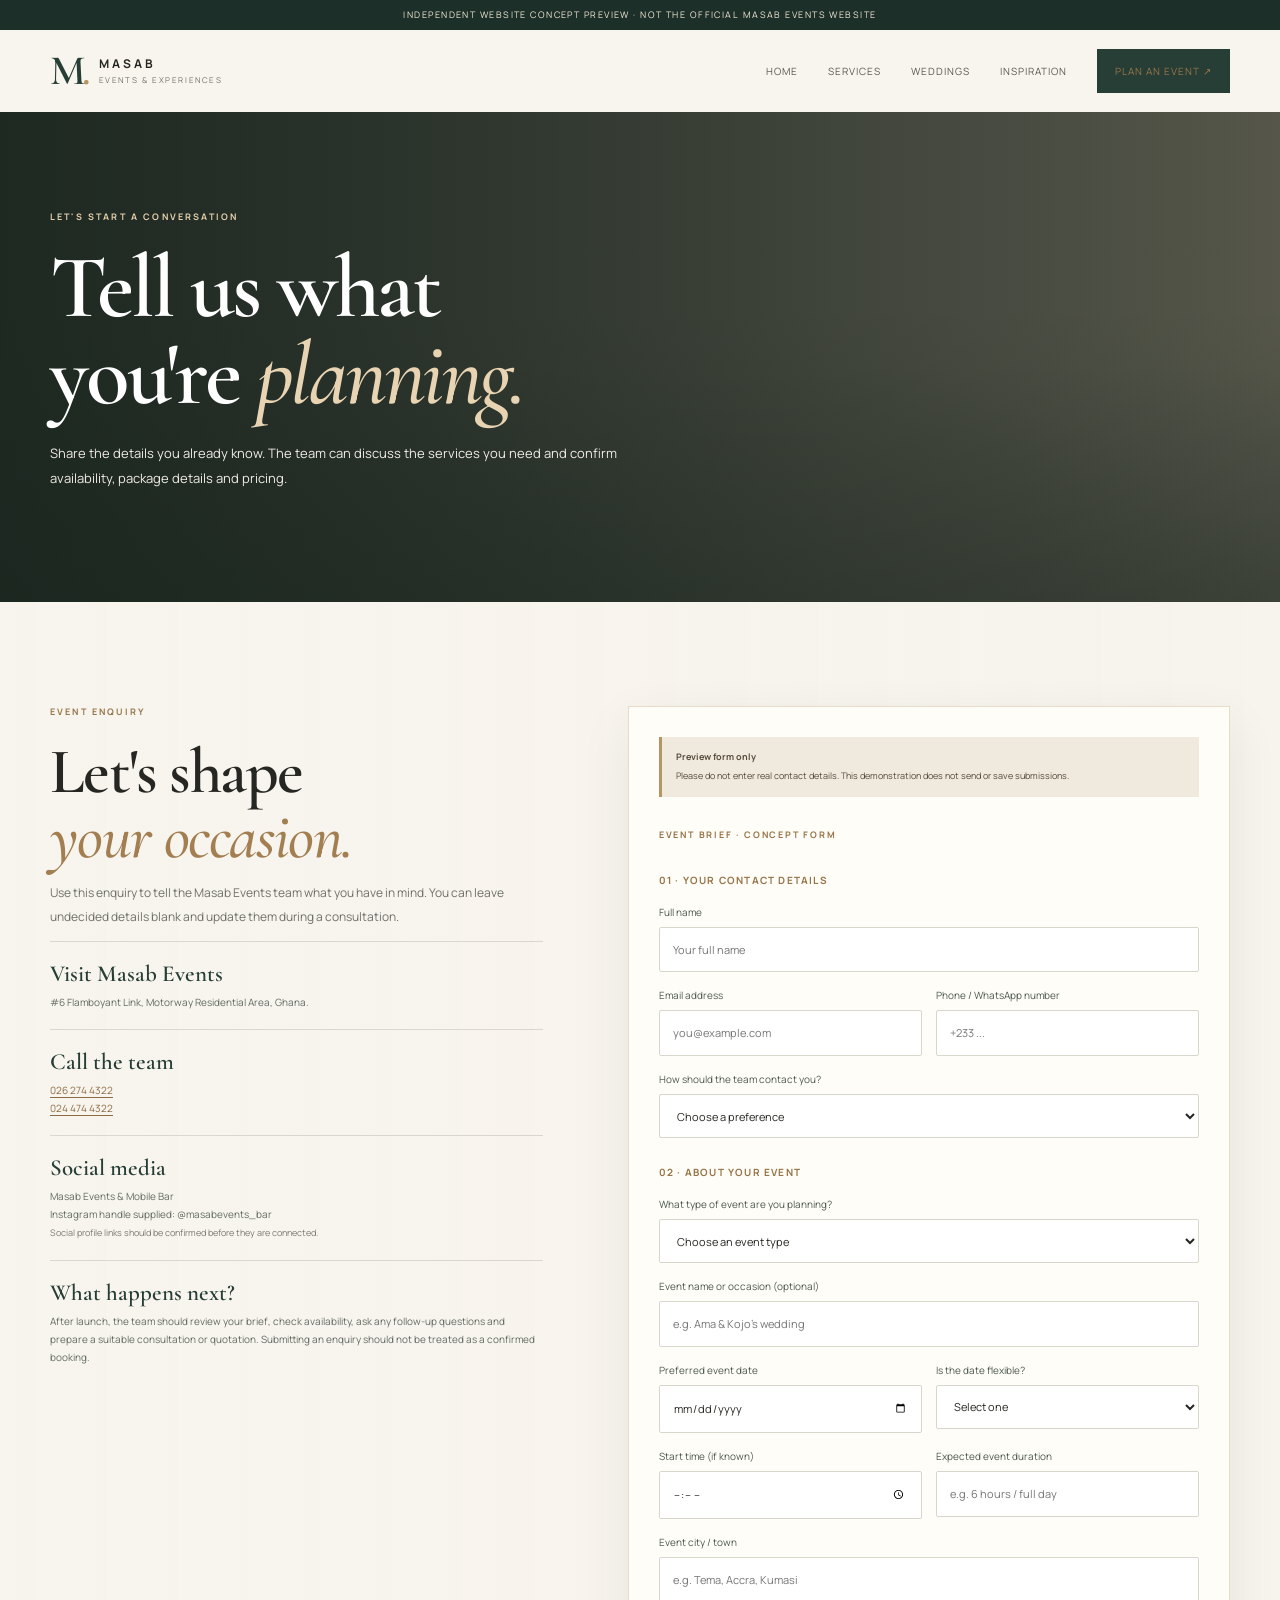
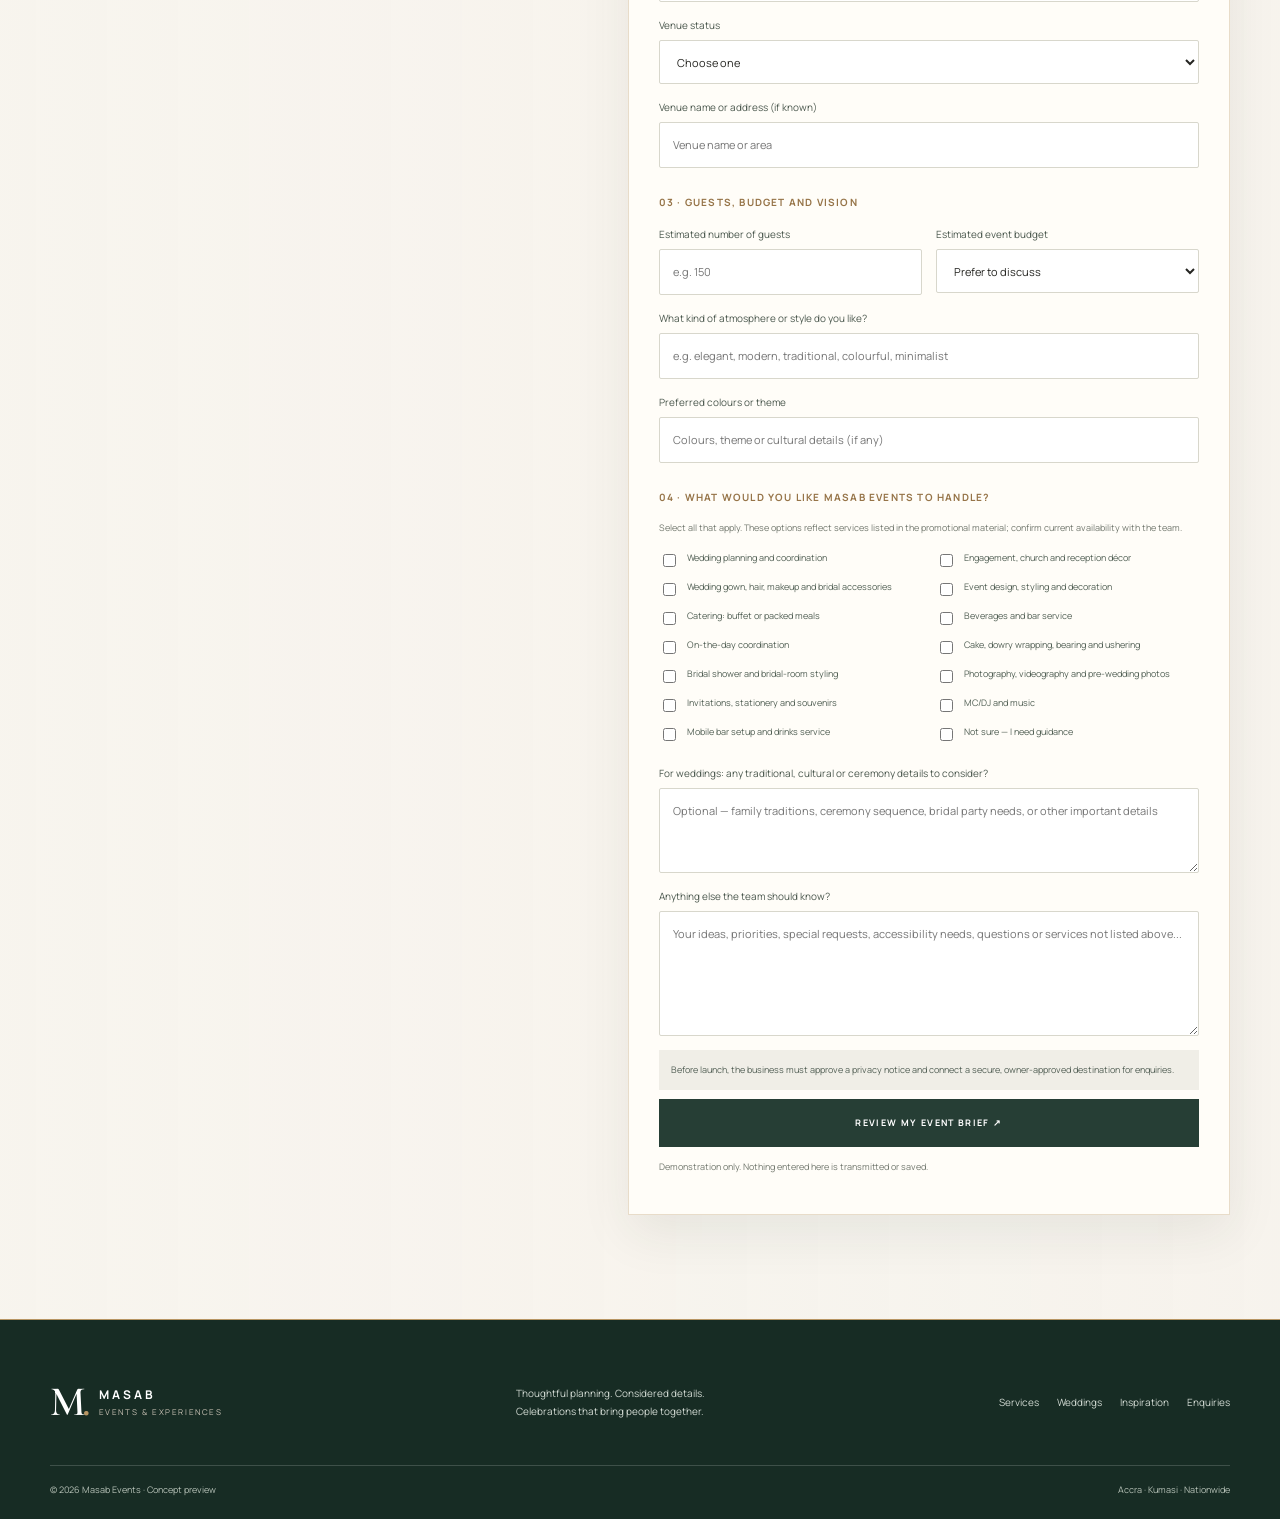
==== commit 94407097: "Use updated wedding imagery for contact page social preview" ====
--- a/contact.html
+++ b/contact.html
@@ -3,7 +3,7 @@
 <head>
 <meta charset="utf-8"><meta name="viewport" content="width=device-width,initial-scale=1">
 <meta name="description" content="Tell Masab Events about your wedding, corporate function or celebration and request an event-planning consultation in Ghana.">
-<meta property="og:type" content="website"><meta property="og:title" content="Plan Your Event | Masab Events"><meta property="og:description" content="Tell Masab Events about your wedding, corporate function or celebration and request an event-planning consultation in Ghana."><meta property="og:image" content="https://images.unsplash.com/photo-1519167758481-83f550bb49b3?auto=format&amp;fit=crop&amp;w=1200&amp;q=85">
+<meta property="og:type" content="website"><meta property="og:title" content="Plan Your Event | Masab Events"><meta property="og:description" content="Tell Masab Events about your wedding, corporate function or celebration and request an event-planning consultation in Ghana."><meta property="og:image" content="https://images.unsplash.com/photo-1648328168368-3a25f2152802?auto=format&amp;fit=crop&amp;fm=webp&amp;w=1200&amp;q=64">
 <title>Plan Your Event | Masab Events</title>
 <link rel="preconnect" href="https://fonts.googleapis.com"><link rel="preconnect" href="https://fonts.gstatic.com" crossorigin>
 <link href="https://fonts.googleapis.com/css2?family=Cormorant+Garamond:wght@500;600;700&family=Manrope:wght@400;500;600;700&display=swap" rel="stylesheet">
--- a/assets/css/styles.css
+++ b/assets/css/styles.css
@@ -1,185 +1,111 @@
-:root{--ink:#211d18;--muted:#706a61;--paper:#f5f1ea;--gold:#bd9b67;--dark:#191713;--line:rgba(35,29,22,.14);--serif:"Playfair Display",Georgia,serif;--sans:"DM Sans",Arial,sans-serif}*{box-sizing:border-box}html{scroll-behavior:smooth}body{margin:0;background:var(--paper);color:var(--ink);font:15px/1.7 var(--sans)}a{color:inherit;text-decoration:none}img{display:block;width:100%;object-fit:cover}.wrap{width:min(1160px,calc(100% - 56px));margin:auto}.concept-note{padding:7px 12px;background:#28231d;color:#d7c7aa;text-align:center;font-size:9px;letter-spacing:.13em;text-transform:uppercase}.header{height:86px;padding:0 max(28px,calc((100vw - 1160px)/2));display:flex;align-items:center;justify-content:space-between;background:#f5f1ea;position:relative;z-index:5;border-bottom:1px solid rgba(35,29,22,.08)}.brand{display:flex;align-items:center;gap:12px}.monogram{font:500 39px/1 var(--serif);letter-spacing:-.1em}.monogram span{color:var(--gold)}.brand b,.brand small{display:block;line-height:1.3}.brand b{font-size:12px;letter-spacing:.25em}.brand small{font-size:8px;color:#777067;letter-spacing:.2em;margin-top:4px}.nav{display:flex;align-items:center;gap:32px}.nav a{font-size:11px;letter-spacing:.08em;color:#625b51}.nav a.active,.nav a:hover{color:#a27d4e}.nav .nav-button{background:var(--ink);color:#fff;padding:12px 17px}.menu-toggle{display:none}.eyebrow{font-size:10px;letter-spacing:.22em;text-transform:uppercase;color:#9a7951;font-weight:700;margin:0 0 21px}.eyebrow.pale{color:#d1b88f}.hero,.page-hero{position:relative;min-height:660px;display:flex;align-items:center;overflow:hidden;background:#322d26}.hero-bg,.hero-overlay{position:absolute;inset:0}.hero-bg{background:url("https://images.unsplash.com/photo-1769812343775-85a27e6a076c?auto=format&fit=crop&w=2200&q=90") center/cover}.hero-overlay{background:linear-gradient(90deg,rgba(17,15,13,.8),rgba(17,15,13,.1)),linear-gradient(0deg,rgba(17,15,13,.25),transparent 45%)}.hero-inner{position:relative;color:white;padding:40px 0}.hero h1,.page-hero h1{font:500 clamp(58px,7vw,96px)/1.04 var(--serif);letter-spacing:-.045em;margin:0 0 24px}.hero h1 em,.page-hero h1 em{color:#d7bd96;font-weight:500}.hero-lede{max-width:500px;color:#e1ddd6;font-size:15px;line-height:1.85}.actions{display:flex;align-items:center;gap:30px;margin-top:32px}.button{display:inline-flex;align-items:center;justify-content:center;padding:15px 21px;font-size:10px;font-weight:700;letter-spacing:.1em;text-transform:uppercase;border:0;cursor:pointer;transition:transform .2s,background .2s}.button:hover{transform:translateY(-2px)}.gold{background:var(--gold);color:#211b14}.gold:hover{background:#d0b080}.dark{background:var(--ink);color:white}.dark:hover{background:#463b2f}.under-link{display:inline-block;font-size:11px;font-weight:700;letter-spacing:.1em;text-transform:uppercase;padding-bottom:6px;border-bottom:1px solid currentColor}.under-link.white{color:white}.hero-caption{position:absolute;right:max(28px,calc((100vw - 1160px)/2));bottom:25px;color:#ddd6cb;font-size:9px;letter-spacing:.16em;text-transform:uppercase}.section{padding:105px 0}.intro-grid{display:grid;grid-template-columns:1fr 1fr;gap:90px}.intro h2,.wedding-text h2,.split-copy h2,.closing h2,.service-intro h2,.wedding-intro h2,.wedding-story-copy h2,.contact-grid h2,.section-title{font:500 clamp(39px,4.6vw,62px)/1.12 var(--serif);letter-spacing:-.035em;margin:0}.intro h2 em,.wedding-text h2 em,.split-copy h2 em,.service-intro h2 em,.wedding-intro h2 em,.contact-grid h2 em,.section-title em{color:#a9875c;font-weight:500}.serif-lede{font:500 22px/1.48 var(--serif);color:#3a332b;margin:0 0 20px}.intro-copy>p:not(.serif-lede),.split-copy>p:not(.eyebrow),.wedding-text>p:not(.eyebrow),.contact-grid>div>p:not(.eyebrow){font-size:13px;color:var(--muted);line-height:1.9}.intro-copy .under-link{margin-top:15px}.pillars{display:grid;grid-template-columns:repeat(3,1fr);border-top:1px solid var(--line);border-bottom:1px solid var(--line);margin-top:85px}.pillars>div{padding:24px 20px 24px 0;display:grid;grid-template-columns:35px 1fr;align-items:center}.pillars>div+div{border-left:1px solid var(--line);padding-left:25px}.pillars span{grid-row:span 2;color:var(--gold);font:italic 17px var(--serif)}.pillars b{font-size:12px}.pillars small{font-size:10px;color:var(--muted)}.split{display:grid;grid-template-columns:1.05fr .95fr;min-height:560px;background:#e9e1d6}.split-photo{min-height:560px;background-position:center;background-size:cover}.photo-tables{background-image:url("https://images.unsplash.com/photo-1763553113332-800519753e40?auto=format&fit=crop&w=1500&q=90")}.split-copy{align-self:center;padding:65px clamp(38px,7vw,100px)}.split-copy h2 em{color:#bd9b67}.split-copy>p:not(.eyebrow){margin:23px 0 29px}.split.reverse{grid-template-columns:1fr 1fr;background:#28231d;color:#fff}.photo-bar{background-image:url("https://images.unsplash.com/photo-1514933651103-005eec06c04b?auto=format&fit=crop&w=1400&q=90")}.dark-panel>p:not(.eyebrow){color:#c6beb2}.wedding-grid{display:grid;grid-template-columns:.9fr 1.1fr;align-items:center;gap:80px}.wedding-text>p:not(.eyebrow){max-width:470px;margin:25px 0;color:var(--muted);font-size:13px}.wedding-text ul{list-style:none;padding:0;margin:24px 0 30px}.wedding-text li{font-size:12px;color:#59534b;padding:11px 0 11px 23px;border-bottom:1px solid var(--line);position:relative}.wedding-text li:before{content:"✦";position:absolute;left:0;color:var(--gold)}.wedding-photo{height:570px;background:url("https://images.unsplash.com/photo-1769812343775-85a27e6a076c?auto=format&fit=crop&w=1300&q=90") center/cover}.inspiration{background:#eee8de}.section-heading{display:flex;justify-content:space-between;align-items:end;margin-bottom:40px}.section-heading h2{font:500 clamp(38px,4.2vw,55px)/1.12 var(--serif);margin:0}.section-heading h2 em,.closing h2 em{color:#a9875c}.image-grid{display:grid;grid-template-columns:1.35fr 1fr 1fr;gap:15px}.image-tile{height:330px;position:relative;overflow:hidden;background:#d8d0c4}.image-tile.tall{height:430px;grid-row:span 2}.image-tile img{height:100%;transition:transform .5s}.image-tile:hover img{transform:scale(1.04)}.image-tile b{position:absolute;bottom:0;left:0;right:0;padding:30px 18px 15px;color:white;font:500 20px var(--serif);background:linear-gradient(transparent,rgba(0,0,0,.55))}.disclaimer{font-size:10px;color:#857c70;margin-top:16px}.coverage{background:#29251f;color:white;padding:48px 0}.coverage-row{display:flex;justify-content:space-between;align-items:center;gap:40px}.coverage h2{font:500 clamp(28px,3vw,39px) var(--serif);margin:0}.coverage h2 em{color:#c5a576}.coverage .eyebrow{margin-bottom:11px}.coverage-row>p{max-width:310px;color:#c5bfb4;font-size:12px}.closing{text-align:center;background:#e8dfd2}.closing h2{font-size:clamp(43px,5.5vw,70px);margin-bottom:30px}.footer{background:#191713;color:#fff;padding:52px 0 20px}.footer-main{display:grid;grid-template-columns:1fr 1.2fr 1fr;gap:30px;align-items:center;padding-bottom:42px}.footer-brand small{color:#aaa196}.footer-main>p{color:#b8b0a5;font-size:11px;line-height:1.8}.footer-links{display:flex;justify-content:flex-end;gap:17px;flex-wrap:wrap}.footer-links a{font-size:10px;color:#c9c1b6}.footer-bottom{border-top:1px solid #ffffff22;padding-top:17px;display:flex;justify-content:space-between;color:#938b80;font-size:9px}
-/* Inner page components */.page-hero{min-height:490px}.page-hero:before{content:"";position:absolute;inset:0;background-position:center;background-size:cover}.services-hero:before{background-image:url("https://images.unsplash.com/photo-1769812343775-85a27e6a076c?auto=format&fit=crop&w=2000&q=85")}.weddings-hero:before{background-image:url("https://images.unsplash.com/photo-1769812343775-85a27e6a076c?auto=format&fit=crop&w=2000&q=85")}.gallery-hero:before{background-image:url("https://images.unsplash.com/photo-1763553113332-800519753e40?auto=format&fit=crop&w=2000&q=85")}.contact-hero:before{background-image:url("https://images.unsplash.com/photo-1769812343775-85a27e6a076c?auto=format&fit=crop&w=2000&q=85")}.page-hero-content{position:relative;color:#fff;padding:70px 0}.page-hero-content>p:last-child{max-width:490px;color:#ddd6cd;font-size:14px}.service-intro{max-width:750px}.service-intro .serif-lede{max-width:580px;margin-top:24px}.service-cards{display:grid;grid-template-columns:1fr 1fr;gap:60px 34px;margin-top:65px}.service-cards article>small{font-size:9px;letter-spacing:.2em;color:#a27e50;font-weight:700}.service-img{height:275px;margin:14px 0 21px;background-size:cover;background-position:center}.planning-img{background-image:url("https://images.unsplash.com/photo-1769812343775-85a27e6a076c?auto=format&fit=crop&w=1100&q=85")}.design-img{background-image:url("https://images.unsplash.com/photo-1763553113332-800519753e40?auto=format&fit=crop&w=1100&q=85")}.coordination-img{background-image:url("https://images.unsplash.com/photo-1773005695245-348091f9be27?auto=format&fit=crop&w=1100&q=85")}.bar-img{background-image:url("https://images.unsplash.com/photo-1514933651103-005eec06c04b?auto=format&fit=crop&w=1100&q=85")}.service-cards h3,.steps h3,.wedding-points h3{font:500 25px var(--serif);margin:0 0 9px}.service-cards p,.service-cards li{font-size:12px;color:var(--muted);line-height:1.85}.service-cards ul{padding-left:17px}.process{background:#25211c;color:white;padding:90px 0}.process h2{font:500 clamp(39px,4vw,55px)/1.1 var(--serif);margin:0}.process h2 em,.wedding-story-copy h2 em{color:#c2a071}.steps{display:grid;grid-template-columns:repeat(3,1fr);gap:40px;margin-top:55px}.steps article{border-top:1px solid #ffffff55;padding-top:20px}.steps span,.wedding-points span{font:italic 19px var(--serif);color:#c2a071}.steps h3{margin-top:17px}.steps p{font-size:12px;color:#bbb3a8;line-height:1.8}.wedding-intro{display:grid;grid-template-columns:1fr 1fr;gap:80px}.wedding-intro .serif-lede{margin:0 0 20px}.wedding-intro p:not(.serif-lede){font-size:13px;color:var(--muted);line-height:1.9}.wedding-story{display:grid;grid-template-columns:1fr 1fr;background:#29251f;color:white}.wedding-story-image{min-height:510px;background:url("https://images.unsplash.com/photo-1763553113332-800519753e40?auto=format&fit=crop&w=1400&q=85") center/cover}.wedding-story-copy{align-self:center;padding:65px clamp(38px,7vw,95px)}.wedding-story-copy h2{font:500 clamp(40px,4.5vw,58px)/1.12 var(--serif);margin:0}.wedding-story-copy p:last-child{font-size:13px;color:#c3bbb0;line-height:1.9;margin-top:24px}.section-title{margin-bottom:45px}.wedding-points{display:grid;grid-template-columns:repeat(4,1fr);gap:24px}.wedding-points article{border-top:1px solid var(--line);padding-top:18px}.wedding-points h3{font-size:20px;margin-top:16px}.wedding-points p{font-size:11px;color:var(--muted);line-height:1.85}.gallery-grid{display:grid;grid-template-columns:1.3fr 1fr 1fr;gap:18px;margin-top:45px}.gallery-grid figure{margin:0}.gallery-grid figure.wide{grid-column:span 2}.gallery-grid img{height:275px}.gallery-grid .wide img{height:390px}.gallery-grid figcaption{display:flex;justify-content:space-between;gap:12px;padding:11px 0;border-bottom:1px solid var(--line)}.gallery-grid figcaption b{font:500 17px var(--serif)}.gallery-grid figcaption small{font-size:9px;color:var(--muted)}.contact-section{background:#eee8de}.contact-grid{display:grid;grid-template-columns:.85fr 1.15fr;gap:75px;align-items:start}.contact-grid h2{font-size:clamp(40px,4.4vw,57px)}.contact-grid>div>p:not(.eyebrow){margin-top:24px}.contact-note{margin-top:42px;padding:18px 0;border-block:1px solid var(--line);display:flex;flex-direction:column;gap:7px}.contact-note b{font:500 19px var(--serif)}.contact-note span{font-size:10px;color:var(--muted);line-height:1.8}.form-card{background:#faf8f4;padding:38px;box-shadow:0 18px 55px #2a22100f}.form-label{display:block;font-size:9px;letter-spacing:.18em;color:#a17d4f;font-weight:700;margin-bottom:23px}.form-card form>label,.form-card form>.two-fields label{display:flex;flex-direction:column;gap:7px;margin-bottom:17px;font-size:10px;font-weight:700}.form-card input,.form-card select,.form-card textarea{width:100%;padding:13px 14px;border:1px solid #ddd5c8;background:white;color:var(--ink);font:12px var(--sans);border-radius:0;outline:0}.form-card input:focus,.form-card select:focus,.form-card textarea:focus{border-color:#a9875c;box-shadow:0 0 0 2px #a9875c1f}.form-card textarea{resize:vertical}.two-fields{display:grid;grid-template-columns:1fr 1fr;gap:14px}.submit-button{width:100%;margin-top:5px}.form-status{font-size:10px;color:#847b6f;line-height:1.7;margin:14px 0 0}.form-section-title{font:500 20px/1.3 var(--serif);color:#8d6d46;border-top:1px solid var(--line);padding-top:20px;margin:26px 0 16px}.form-section-title:first-of-type{margin-top:0}.form-help{font-size:10px;color:var(--muted);margin:-8px 0 14px}.service-checks{display:grid;grid-template-columns:1fr 1fr;gap:10px 14px;margin:0 0 20px}.service-checks label,.consent-check{display:flex;align-items:flex-start;gap:9px;font-size:10px;font-weight:500;line-height:1.6;color:#514a41}.service-checks input,.consent-check input{width:auto;margin:3px 0 0;accent-color:#9a7951;flex:0 0 auto}.consent-check{padding:14px;background:#f2ede5;margin:20px 0}.consent-check span{display:block}.form-card input[type=checkbox]{box-shadow:none}.form-status.is-active{padding:12px;background:#f0e8dc;color:#4f4435}.enquiry-preview{white-space:pre-wrap;overflow-wrap:anywhere;background:#f2ede5;padding:14px;font:11px/1.6 var(--sans);color:#4c453c;margin-top:12px}
-@media(max-width:900px){.nav{gap:17px}.nav a{font-size:10px}.intro-grid,.wedding-grid,.contact-grid{gap:42px}.split-copy{padding:50px 38px}.wedding-points{grid-template-columns:1fr 1fr}.footer-main{grid-template-columns:1fr 1fr}.footer-links{grid-column:1/-1;justify-content:flex-start}}
-@media(max-width:680px){.wrap{width:min(100% - 36px,520px)}.concept-note{font-size:8px;letter-spacing:.08em}.header{height:72px;padding:0 18px}.monogram{font-size:34px}.menu-toggle{display:flex;width:42px;height:42px;border:1px solid var(--line);background:transparent;flex-direction:column;align-items:center;justify-content:center;gap:6px}.menu-toggle i{height:1px;width:18px;background:var(--ink)}.nav{display:none;position:absolute;top:72px;left:0;right:0;background:var(--paper);padding:16px 18px;box-shadow:0 15px 25px #00000012;flex-direction:column;align-items:stretch;gap:0}.nav.open{display:flex}.nav a{padding:13px 8px;border-bottom:1px solid var(--line);font-size:11px}.nav .nav-button{margin-top:10px;text-align:center}.hero{min-height:660px;align-items:end;padding-bottom:75px}.hero-bg{background-position:58% center}.hero-overlay{background:linear-gradient(0deg,#110f0dd9,#110f0d22)}.hero h1,.page-hero h1{font-size:55px}.hero-lede{font-size:14px}.actions{align-items:flex-start;flex-direction:column;gap:20px}.hero-caption{display:none}.section{padding:75px 0}.intro-grid,.wedding-grid,.wedding-intro,.contact-grid{grid-template-columns:1fr;gap:28px}.intro h2,.wedding-text h2,.split-copy h2,.service-intro h2,.wedding-intro h2,.contact-grid h2{font-size:43px}.serif-lede{font-size:20px}.pillars{grid-template-columns:1fr;margin-top:52px}.pillars>div{padding:17px 0}.pillars>div+div{border-left:0;border-top:1px solid var(--line);padding-left:0}.split,.split.reverse,.wedding-story{grid-template-columns:1fr}.split-photo,.wedding-story-image{min-height:330px}.split-copy,.wedding-story-copy{padding:58px 25px}.wedding-photo{height:420px;order:-1}.section-heading{align-items:flex-start;flex-direction:column;gap:20px}.image-grid{grid-template-columns:1fr 1fr;gap:10px}.image-tile,.image-tile.tall{height:230px;grid-row:auto}.image-tile:first-child{grid-column:span 2;height:310px}.coverage-row{align-items:flex-start;flex-direction:column;gap:12px}.coverage-row>p{margin:0}.footer-main{grid-template-columns:1fr;gap:16px}.footer-links{grid-column:auto;justify-content:flex-start}.footer-bottom{flex-direction:column;gap:8px}.page-hero{min-height:430px}.page-hero-content{padding:55px 0}.service-cards{grid-template-columns:1fr;gap:40px;margin-top:42px}.service-img{height:245px}.steps{grid-template-columns:1fr;gap:28px;margin-top:42px}.process{padding:75px 0}.wedding-points{grid-template-columns:1fr 1fr;gap:23px 17px}.gallery-grid{grid-template-columns:1fr 1fr;gap:12px}.gallery-grid figure.wide{grid-column:span 2}.gallery-grid img{height:200px}.gallery-grid .wide img{height:280px}.gallery-grid figcaption{flex-direction:column;gap:2px}.two-fields{grid-template-columns:1fr;gap:0}.form-card{padding:24px 18px}}
-@media(prefers-reduced-motion:reduce){html{scroll-behavior:auto}*,*:before,*:after{transition:none!important}}
-/* Accessibility and preview polish */
-.skip-link{position:absolute;left:14px;top:-60px;z-index:20;background:#fff;color:#211d18;padding:12px 16px;font-weight:700;border:2px solid var(--gold)}.skip-link:focus{top:12px}.nav a:focus-visible,.button:focus-visible,.menu-toggle:focus-visible,.under-link:focus-visible{outline:3px solid #bd9b67;outline-offset:4px}.menu-toggle{cursor:pointer}.form-card input:focus-visible,.form-card select:focus-visible,.form-card textarea:focus-visible{outline:2px solid #9a7951;outline-offset:2px}@media(max-width:680px){.skip-link:focus{top:8px;left:8px}}
+/* Masab Events — luxury editorial design system */
+:root{
+ --cream:#f8f5ef;--cream-deep:#eee8de;--paper:#fffdf9;--ink:#262622;--muted:#6f7069;
+ --green:#263e35;--green-deep:#1c3029;--gold:#b79563;--gold-light:#d8c29f;--blush:#eadbd3;
+ --line:rgba(38,38,34,.14);--serif:"Cormorant Garamond",Georgia,serif;--sans:"Manrope",Arial,sans-serif;
+ --space-1:8px;--space-2:16px;--space-3:24px;--space-4:32px;--space-5:40px;--space-6:48px;--space-7:64px;--space-8:80px;--space-9:104px;
+}
+*{box-sizing:border-box}
+html{scroll-behavior:smooth;scroll-padding-top:92px;background:var(--cream)}
+body{margin:0;background:var(--cream);color:var(--ink);font:400 15px/1.8 var(--sans);-webkit-font-smoothing:antialiased}
+a{color:inherit;text-decoration:none}
+img{display:block;width:100%;height:100%;object-fit:cover;background:#e8e1d6}
+button,input,select,textarea{font:inherit}
+button,a{-webkit-tap-highlight-color:transparent}
+button:focus-visible,a:focus-visible,input:focus-visible,select:focus-visible,textarea:focus-visible{outline:2px solid var(--gold);outline-offset:4px}
+.wrap{width:min(1180px,calc(100% - 56px));margin-inline:auto}
+.skip-link{position:absolute;left:-999px;top:8px;background:#fff;padding:10px;z-index:100}
+.skip-link:focus{left:10px}
+.concept-note{position:relative;z-index:30;padding:7px 12px;background:var(--green-deep);color:#f4e8d6;text-align:center;font-size:9px;letter-spacing:.16em;text-transform:uppercase}
+.header{height:82px;padding:0 max(28px,calc((100vw - 1180px)/2));display:flex;align-items:center;justify-content:space-between;position:sticky;top:0;z-index:20;background:rgba(248,245,239,.72);border-bottom:1px solid transparent;backdrop-filter:blur(0);transition:background .25s,border-color .25s,box-shadow .25s}
+.header.is-scrolled{background:rgba(248,245,239,.94);border-color:var(--line);backdrop-filter:blur(16px);box-shadow:0 8px 24px rgba(38,38,34,.05)}
+.brand{display:flex;align-items:center;gap:12px}.monogram{font:600 42px/1 var(--serif);letter-spacing:-.1em;color:var(--green)}.monogram span{color:var(--gold)}
+.brand b,.brand small{display:block;line-height:1.3}.brand b{font-size:12px;letter-spacing:.26em;color:var(--ink)}.brand small{font-size:8px;color:var(--muted);letter-spacing:.2em;margin-top:4px}
+.nav{display:flex;align-items:center;gap:30px}.nav a{font-size:10px;letter-spacing:.1em;text-transform:uppercase;color:#575951;transition:color .2s}.nav a.active,.nav a:hover{color:#9a7548}.nav .nav-button{background:var(--green);color:white;padding:12px 17px;border:1px solid var(--green)}.nav .nav-button:hover{background:#365448;color:white}
+.menu-toggle{display:none;background:transparent;border:1px solid var(--line);width:42px;height:42px;padding:10px}.menu-toggle i{display:block;height:1px;background:var(--ink);margin:6px 0}
+.eyebrow{font-size:9px;line-height:1.4;letter-spacing:.24em;text-transform:uppercase;color:#98764c;font-weight:700;margin:0 0 20px}.eyebrow.pale{color:#e5d0ad}
+.hero,.page-hero{position:relative;min-height:680px;display:flex;align-items:center;overflow:hidden;background:#6e6a5c}
+.hero-bg,.hero-overlay{position:absolute;inset:0}.hero-bg{background-image:url("https://images.unsplash.com/photo-1648328168368-3a25f2152802?auto=format&fit=crop&fm=webp&w=1600&q=64");background-size:cover;background-position:center 40%;filter:saturate(.86)}
+.hero-overlay{background:linear-gradient(90deg,rgba(24,34,29,.72),rgba(24,34,29,.22) 65%,rgba(24,34,29,.08)),linear-gradient(0deg,rgba(24,34,29,.25),transparent 48%)}
+.hero-inner{position:relative;z-index:1;color:white;padding:80px 0}.hero h1,.page-hero h1{font:600 clamp(58px,7vw,100px)/.98 var(--serif);letter-spacing:-.035em;margin:0 0 22px;max-width:850px}.hero h1 em,.page-hero h1 em{color:#e8d4b3;font-weight:500}
+.hero-lede{max-width:560px;color:#f3eee7;font-size:14px;line-height:1.9}.actions{display:flex;align-items:center;gap:28px;margin-top:34px}
+.button{display:inline-flex;align-items:center;justify-content:center;min-height:48px;padding:13px 22px;font-size:9px;font-weight:700;letter-spacing:.15em;text-transform:uppercase;border:1px solid transparent;cursor:pointer;transition:transform .25s,background .25s,border-color .25s,color .25s}
+.button:hover{transform:translateY(-2px)}.gold{background:var(--gold);color:#211f1a}.gold:hover{background:#c9ab7b}.dark{background:var(--green);color:#fff}.dark:hover{background:#38574a}.under-link{display:inline-block;font-size:10px;font-weight:700;letter-spacing:.13em;text-transform:uppercase;padding-bottom:5px;border-bottom:1px solid var(--gold)}.under-link.white{color:white;border-color:#e4d0ad}
+.hero-caption{position:absolute;right:max(28px,calc((100vw - 1180px)/2));bottom:26px;color:#f0e9dc;font-size:8px;letter-spacing:.18em;text-transform:uppercase}
+.section{padding:var(--space-9) 0}
+.intro-grid,.wedding-grid,.wedding-intro,.gallery-intro-grid{display:grid;grid-template-columns:1fr 1fr;gap:clamp(48px,8vw,100px)}
+.intro h2,.wedding-text h2,.split-copy h2,.closing h2,.service-intro h2,.wedding-intro h2,.wedding-story-copy h2,.contact-grid h2,.section-title,.gallery-intro-grid h2,.gallery-showcase-heading h2,.gallery-design-notes h2{font:600 clamp(42px,5vw,68px)/1.02 var(--serif);letter-spacing:-.025em;margin:0;color:var(--ink)}
+.intro h2 em,.wedding-text h2 em,.split-copy h2 em,.service-intro h2 em,.wedding-intro h2 em,.contact-grid h2 em,.section-title em,.gallery-intro-grid h2 em,.gallery-showcase-heading h2 em,.closing h2 em{color:#a27e51;font-weight:500}
+.serif-lede{font:500 25px/1.45 var(--serif);color:#3e443d;margin:0 0 18px}
+.intro-copy>p:not(.serif-lede),.split-copy>p:not(.eyebrow),.wedding-text>p:not(.eyebrow),.contact-grid>div>p:not(.eyebrow),.gallery-intro-grid>div:last-child p:not(.serif-lede){font-size:12px;color:var(--muted);line-height:2}
+.intro-copy .under-link{margin-top:12px}
+.pillars{display:grid;grid-template-columns:repeat(3,1fr);border-block:1px solid var(--line);margin-top:80px}
+.pillars>div{padding:24px 20px 24px 0;display:grid;grid-template-columns:36px 1fr;align-items:center}.pillars>div+div{border-left:1px solid var(--line);padding-left:25px}
+.pillars span{grid-row:span 2;color:var(--gold);font:italic 19px var(--serif)}.pillars b{font-size:11px}.pillars small{font-size:9px;color:var(--muted)}
+.split{display:grid;grid-template-columns:1.05fr .95fr;min-height:560px;background:var(--cream-deep)}.split-photo{min-height:560px;background-position:center;background-size:cover}.photo-tables{background-image:url("https://images.unsplash.com/photo-1763553113332-800519753e40?auto=format&fit=crop&fm=webp&w=1400&q=68")}.split-copy{align-self:center;padding:clamp(40px,7vw,100px)}
+.split-copy h2 em{color:var(--gold)}.split-copy>p:not(.eyebrow){margin:22px 0 28px}
+.split.reverse{grid-template-columns:1fr 1fr;background:var(--green-deep);color:white}.photo-bar{background-image:url("https://images.unsplash.com/photo-1756383537862-fb709221c504?auto=format&fit=crop&fm=webp&w=1400&q=68")}.split.reverse .split-copy h2{color:#fff}.split.reverse .split-copy h2 em{color:#e5cfad}.dark-panel>p:not(.eyebrow){color:#d9e0d9}
+.wedding-grid{align-items:center}.wedding-text>p:not(.eyebrow){max-width:470px;margin:22px 0;color:var(--muted);font-size:12px}.wedding-text ul{list-style:none;padding:0;margin:22px 0 28px}.wedding-text li{font-size:11px;color:#555d54;padding:11px 0 11px 22px;border-bottom:1px solid var(--line);position:relative}.wedding-text li:before{content:"✦";position:absolute;left:0;color:var(--gold)}
+.wedding-photo{height:590px;border-radius:48% 48% 8px 8px/34% 34% 8px 8px;background:url("https://images.unsplash.com/photo-1779943953082-66e575a6a4f0?auto=format&fit=crop&fm=webp&w=1300&q=68") center/cover;box-shadow:0 24px 55px rgba(44,42,34,.1)}
+.inspiration,.gallery-showcase,.contact-section{background:var(--cream-deep)}
+.section-heading{display:flex;justify-content:space-between;align-items:end;margin-bottom:38px}.section-heading h2{font:600 clamp(40px,4.5vw,60px)/1.05 var(--serif);margin:0;color:var(--ink)}.section-heading h2 em{color:#a27e51}
+.image-grid{display:grid;grid-template-columns:1.35fr 1fr 1fr;gap:14px}.image-tile{height:320px;position:relative;overflow:hidden;background:#e7dfd2}.image-tile.tall{height:430px;grid-row:span 2}.image-tile img{height:100%;transition:transform .55s}.image-tile:hover img{transform:scale(1.045)}.image-tile b{position:absolute;bottom:0;left:0;right:0;padding:32px 18px 15px;color:white;font:600 23px var(--serif);background:linear-gradient(transparent,rgba(20,25,21,.62))}
+.disclaimer{font-size:10px;color:#77776e;line-height:1.8;margin-top:18px}
+.coverage{background:var(--green-deep);color:white;padding:48px 0}.coverage-row{display:flex;justify-content:space-between;align-items:center;gap:50px}.coverage h2{font:600 clamp(30px,4vw,46px) var(--serif);margin:0}.coverage h2 em{color:#e3cda9}.coverage-row>p{max-width:380px;color:#d7dfd7;font-size:11px}
+.closing{background:#f1eee7;border-block:1px solid var(--line)}.closing h2{margin-bottom:28px}
+.footer{background:#172c24;color:white;padding:54px 0 20px;border-top:1px solid var(--gold)}.footer-main{display:flex;align-items:center;justify-content:space-between;gap:30px}.footer-brand .monogram,.footer-brand b{color:#fff}.footer-brand small{color:#c9c2b5}.footer-main>p,.footer-links a{font-size:10px;color:#d1d9d2}.footer-links{display:flex;gap:18px;flex-wrap:wrap}.footer-links a:hover{color:#e6d0ad}.footer-bottom{display:flex;justify-content:space-between;gap:20px;border-top:1px solid #ffffff2b;margin-top:35px;padding-top:16px;color:#b6c1b7;font-size:9px}
+.page-hero{min-height:490px}.page-hero:before{content:"";position:absolute;inset:0;background-position:center;background-size:cover;filter:saturate(.82)}
+.services-hero:before{background-image:url("https://images.unsplash.com/photo-1745573673583-a51f665ae48e?auto=format&fit=crop&fm=webp&w=1800&q=68")}.weddings-hero:before{background-image:url("https://images.unsplash.com/photo-1648328168368-3a25f2152802?auto=format&fit=crop&fm=webp&w=1800&q=68")}.gallery-hero:before{background-image:url("https://images.unsplash.com/photo-1738669469820-259d9c7189bb?auto=format&fit=crop&fm=webp&w=1800&q=68")}.contact-hero:before{background-image:url("https://images.unsplash.com/photo-1756383537862-fb709221c504?auto=format&fit=crop&fm=webp&w=1800&q=68")}
+.page-hero:after{content:"";position:absolute;inset:0;background:linear-gradient(90deg,rgba(23,36,29,.72),rgba(23,36,29,.22)),linear-gradient(0deg,rgba(23,36,29,.22),transparent 60%)}
+.page-hero-content{position:relative;z-index:1;color:white;padding:65px 0}.page-hero-content>p:last-child{max-width:590px;color:#f1ede5;font-size:13px;line-height:1.9}
+.service-intro{max-width:800px}.service-intro .serif-lede{margin-top:20px}
+.package-grid{display:grid;grid-template-columns:repeat(3,minmax(0,1fr));gap:20px;margin-top:52px}
+.package-card{overflow:hidden;padding:0 0 25px;background:var(--paper);border:1px solid rgba(183,149,99,.28);box-shadow:0 12px 36px rgba(41,39,31,.045);transition:transform .28s,box-shadow .28s,border-color .28s}
+.package-card:hover{transform:translateY(-5px);box-shadow:0 20px 45px rgba(41,39,31,.1);border-color:var(--gold)}
+.package-image-frame{height:205px;overflow:hidden;background:#e9e2d7}.package-image-frame img{transition:transform .6s}.package-card:hover .package-image-frame img{transform:scale(1.045)}
+.package-card>span,.package-card h3,.package-card ul,.package-card p,.package-card .under-link{margin-left:24px;margin-right:24px}
+.package-card>span{display:block;margin-top:23px;font-size:8px;letter-spacing:.2em;color:#9a784d;font-weight:700}
+.package-card h3{font:600 27px/1.12 var(--serif);color:var(--green);margin-top:12px;margin-bottom:12px}
+.package-card ul{padding-left:17px;color:#697269;font-size:10px;line-height:2.1}.package-card p{font-size:10px;color:#697269;line-height:1.9}
+.package-card-feature{background:#f0ede5}
+.package-note{font-size:10px;line-height:1.8;color:#72766d;margin-top:20px}
+.process,.gallery-design-notes{background:var(--green-deep);color:white;padding:90px 0}.process h2,.wedding-story-copy h2,.gallery-design-notes h2{font:600 clamp(40px,4.8vw,62px)/1.04 var(--serif);color:white;margin:0}.process h2 em,.wedding-story-copy h2 em,.gallery-design-notes h2 em{color:#e2cba5}
+.steps{display:grid;grid-template-columns:repeat(3,1fr);gap:28px;margin-top:50px}.steps article,.wedding-points article,.gallery-design-points>div{border-top:1px solid rgba(255,255,255,.3);padding-top:20px}.steps article>span,.wedding-points article>span,.gallery-design-points span{color:#d8bd91;font:italic 20px var(--serif)}.steps h3,.wedding-points h3{font:600 26px var(--serif);color:white;margin:10px 0}.steps p,.wedding-points p,.gallery-design-points p{color:#d1d9d1;font-size:10px;line-height:1.9}
+.wedding-intro{align-items:center}.wedding-intro p:not(.serif-lede){font-size:11px;color:var(--muted);line-height:2}
+.wedding-story{display:grid;grid-template-columns:1fr 1fr;background:var(--green-deep);color:white}.wedding-story-image{min-height:520px;background:url("https://images.unsplash.com/photo-1745573673583-a51f665ae48e?auto=format&fit=crop&fm=webp&w=1400&q=68") center/cover}.wedding-story-copy{align-self:center;padding:70px clamp(36px,7vw,100px)}.wedding-story-copy p:last-child{font-size:11px;color:#d1d9d1;line-height:2}
+.wedding-points{display:grid;grid-template-columns:repeat(4,1fr);gap:18px;margin-top:42px}.wedding-point-card{background:var(--paper);border:1px solid var(--line);padding:0 0 22px;overflow:hidden}.wedding-point-image{height:205px;margin:0 auto 18px;width:82%;border-radius:48% 48% 5px 5px/34% 34% 5px 5px;overflow:hidden;background:#e7dfd2}.wedding-point-card>span,.wedding-point-card h3,.wedding-point-card p{margin-left:18px;margin-right:18px}.wedding-point-card>span{color:#a17c4e;font:italic 19px var(--serif)}.wedding-point-card h3{font:600 24px var(--serif);margin-top:8px;margin-bottom:7px;color:var(--green)}.wedding-point-card p{font-size:10px;color:var(--muted);line-height:1.8}
+.gallery-intro-section{background:var(--cream)}.gallery-showcase-heading{display:flex;justify-content:space-between;align-items:end;gap:40px;margin-bottom:42px}.gallery-showcase-heading>p{max-width:370px;color:var(--muted);font-size:11px}
+.editorial-masonry{columns:3 260px;column-gap:18px}.gallery-card{break-inside:avoid;margin:0 0 18px;background:var(--paper);border:1px solid rgba(183,149,99,.25);box-shadow:0 8px 28px rgba(38,38,34,.05);overflow:hidden}.gallery-card:nth-child(4n+1){margin-top:26px}.gallery-open{display:block;width:100%;height:auto;aspect-ratio:4/3;border:0;padding:0;background:#e8e1d6;overflow:hidden;cursor:zoom-in}.gallery-card:nth-child(3n+1) .gallery-open{aspect-ratio:4/5}.gallery-open img{transition:transform .55s;object-fit:cover}.gallery-open:hover img{transform:scale(1.055)}
+.gallery-card figcaption{padding:15px 18px 17px}.gallery-card figcaption span{display:block;font-size:8px;letter-spacing:.17em;color:#9b7a50;margin-bottom:6px}.gallery-card figcaption b{font:600 23px var(--serif);color:var(--green)}
+.gallery-lightbox{position:fixed;inset:0;border:0;padding:28px;background:rgba(19,25,21,.94);max-width:100vw;max-height:100vh;width:100vw;height:100vh;color:white}.gallery-lightbox::backdrop{background:rgba(19,25,21,.9)}.gallery-lightbox img{width:min(1100px,90vw);height:min(78vh,850px);object-fit:contain;margin:auto;background:transparent}.gallery-lightbox p{text-align:center;color:#eee;font-size:11px}.lightbox-close{position:absolute;top:20px;right:24px;border:1px solid #ffffff70;background:transparent;color:white;font-size:32px;width:46px;height:46px;cursor:pointer}
+.gallery-design-points{display:grid;grid-template-columns:repeat(3,1fr);gap:25px;margin-top:44px}.gallery-design-points b{display:block;font:600 25px var(--serif);margin:9px 0}
+.contact-section{position:relative;isolation:isolate;background:var(--cream-deep);overflow:hidden}.contact-section:before{content:"";position:absolute;inset:0;z-index:-1;background:linear-gradient(90deg,rgba(248,245,239,.95),rgba(248,245,239,.88)),url("https://images.unsplash.com/photo-1738669469820-259d9c7189bb?auto=format&fit=crop&fm=webp&w=1800&q=66") center/cover;opacity:1}
+.contact-grid{display:grid;grid-template-columns:.9fr 1.1fr;gap:clamp(35px,7vw,85px);align-items:start}
+.contact-note{border-top:1px solid var(--line);padding:18px 0;display:grid;gap:5px}.contact-note b{font:600 23px var(--serif);color:var(--green)}.contact-note span{font-size:10px;color:#626c63}.contact-note a{color:#8b6b43;text-decoration:underline;text-underline-offset:3px}.contact-note small{font-size:9px;color:#7b7b72}
+.form-card{background:rgba(255,253,249,.97);padding:30px;border:1px solid rgba(183,149,99,.32);box-shadow:0 18px 48px rgba(43,51,42,.08)}
+.form-label{color:#967448;font-size:9px;letter-spacing:.2em;font-weight:700}.form-section-title{font-size:10px;letter-spacing:.12em;text-transform:uppercase;color:#967448;font-weight:700;margin:25px 0 14px}
+.form-card form>label,.form-card form>.two-fields label{display:block;font-size:10px;color:#4c594f;margin-bottom:14px}.form-card input:not([type=checkbox]),.form-card select,.form-card textarea{display:block;width:100%;margin-top:6px;padding:12px 13px;border:1px solid #d8d7cc;background:#fff;color:var(--ink);font-size:11px;border-radius:2px;min-height:44px}.form-card textarea{resize:vertical}.form-card input:focus,.form-card select:focus,.form-card textarea:focus{outline:2px solid rgba(183,149,99,.45);border-color:var(--gold)}
+.two-fields{display:grid;grid-template-columns:1fr 1fr;gap:14px}.form-help,.form-status{font-size:9px;color:#73796f;line-height:1.8}.service-checks{display:grid;grid-template-columns:1fr 1fr;gap:9px 14px;margin:14px 0 20px}.service-checks label{font-size:9px;color:#526055;display:flex;gap:8px;align-items:flex-start}.service-checks input{accent-color:var(--green);margin-top:4px}
+.demo-warning{display:grid;gap:3px;padding:12px 14px;background:#f0e9dd;border-left:3px solid var(--gold);color:#574b3b;font-size:9px;margin-bottom:22px}.form-privacy-note,.enquiry-preview{background:#f0eee7;padding:12px;color:#536056}.enquiry-preview{white-space:pre-wrap;overflow-wrap:anywhere;font-size:10px;line-height:1.7}.form-status{margin-top:12px}.submit-button{width:100%}
+.reveal{opacity:0;transform:translateY(18px);transition:opacity .65s ease,transform .65s ease}.reveal.is-visible{opacity:1;transform:none}
+@media(max-width:900px){.nav{gap:17px}.nav a{font-size:9px}.package-grid{grid-template-columns:repeat(2,minmax(0,1fr))}.wedding-points{grid-template-columns:repeat(2,1fr)}.wedding-point-image{height:190px;width:86%}}
+@media(max-width:680px){
+ .wrap{width:min(100% - 36px,560px)}.header{height:70px;padding:0 18px}.menu-toggle{display:block}.nav{display:none;position:absolute;top:70px;left:0;right:0;padding:16px 20px 22px;background:rgba(248,245,239,.98);box-shadow:0 15px 25px rgba(20,30,24,.1);flex-direction:column;align-items:stretch;gap:0}.nav.open{display:flex}.nav a{padding:13px 5px;border-bottom:1px solid var(--line);font-size:10px}.nav .nav-button{margin-top:12px;text-align:center;border:0}
+ .hero{min-height:680px}.hero-inner{padding:65px 0}.hero h1,.page-hero h1{font-size:clamp(53px,13vw,76px)}.hero-lede{font-size:12px}.actions{align-items:flex-start;flex-direction:column;gap:18px}.hero-caption{left:18px;right:auto;font-size:7px}
+ .section{padding:72px 0}.intro-grid,.wedding-grid,.wedding-intro,.gallery-intro-grid{grid-template-columns:1fr;gap:28px}.intro h2,.wedding-text h2,.split-copy h2,.closing h2,.service-intro h2,.wedding-intro h2,.contact-grid h2,.section-title,.gallery-intro-grid h2,.gallery-showcase-heading h2{font-size:48px}
+ .pillars{grid-template-columns:1fr;margin-top:45px}.pillars>div,.pillars>div+div{border-left:0;border-bottom:1px solid var(--line);padding:16px 0}.pillars>div:last-child{border-bottom:0}
+ .split,.split.reverse{grid-template-columns:1fr}.split-photo{min-height:330px}.split-copy{padding:50px 24px}.wedding-photo{height:430px;margin-top:12px}
+ .image-grid{grid-template-columns:1fr 1fr}.image-tile,.image-tile.tall{height:240px;grid-row:auto}.image-tile.tall{grid-column:span 2;height:300px}.section-heading{align-items:flex-start;flex-direction:column;gap:20px}
+ .coverage-row,.footer-main,.footer-bottom{align-items:flex-start;flex-direction:column;gap:18px}.footer-links{gap:14px}.footer{padding-top:42px}
+ .page-hero{min-height:440px}.page-hero-content{padding:55px 0}.package-grid{grid-template-columns:1fr;gap:16px;margin-top:35px}.package-image-frame{height:230px}.steps,.gallery-design-points{grid-template-columns:1fr;gap:20px}.wedding-story{grid-template-columns:1fr}.wedding-story-image{min-height:330px}.wedding-story-copy{padding:48px 24px}.wedding-points{grid-template-columns:1fr 1fr;gap:12px}.wedding-point-image{height:160px;width:86%}.wedding-point-card h3{font-size:21px}
+ .gallery-showcase-heading{display:block}.gallery-showcase-heading>p{margin-top:20px}.editorial-masonry{columns:2 140px;column-gap:10px}.gallery-card{margin-bottom:10px}.gallery-card:nth-child(4n+1){margin-top:12px}.gallery-card figcaption{padding:11px}.gallery-card figcaption b{font-size:19px}.gallery-card figcaption span{font-size:7px}.gallery-open{aspect-ratio:1/1}.gallery-card:nth-child(3n+1) .gallery-open{aspect-ratio:3/4}
+ .contact-grid{grid-template-columns:1fr}.form-card{padding:22px 17px}.two-fields,.service-checks{grid-template-columns:1fr}.gallery-lightbox{padding:18px}.gallery-lightbox img{width:94vw;height:76vh}
+}
+@media(prefers-reduced-motion:reduce){html{scroll-behavior:auto}*,*::before,*::after{animation-duration:.01ms!important;animation-iteration-count:1!important;transition-duration:.01ms!important}.reveal{opacity:1;transform:none}}
 
-/* Preview safety and enquiry-form refinements */
-.demo-warning{display:flex;flex-direction:column;gap:5px;padding:15px 16px;margin:0 0 25px;background:#f3eadb;border-left:3px solid #a9875c;color:#514536}
-.demo-warning strong{font:600 12px var(--sans);letter-spacing:.04em}
-.demo-warning span{font-size:11px;line-height:1.65;color:#6c6255}
-.form-privacy-note{padding:12px 14px;background:#f2ede5;line-height:1.7}
-.copy-brief-button{margin-top:12px}
-@media(max-width:680px){.demo-warning{padding:13px}.copy-brief-button{width:100%}}
-
-/* Premium portfolio gallery */
-.gallery-hero:before{background-image:url("https://images.unsplash.com/photo-1769812343775-85a27e6a076c?auto=format&fit=crop&w=2200&q=90")}
-.gallery-intro-grid{display:grid;grid-template-columns:1fr 1fr;gap:90px;align-items:start}
-.gallery-intro-grid h2,.gallery-showcase-heading h2,.gallery-design-notes h2{font:500 clamp(42px,4.8vw,64px)/1.1 var(--serif);letter-spacing:-.035em;margin:0}
-.gallery-intro-grid h2 em,.gallery-showcase-heading h2 em{color:#a9875c;font-weight:500}
-.gallery-intro-grid>div:last-child p:not(.serif-lede){font-size:13px;line-height:1.9;color:var(--muted)}
-.gallery-showcase{background:#eee8de}
-.gallery-showcase-heading{display:flex;justify-content:space-between;align-items:end;gap:45px;margin-bottom:42px}
-.gallery-showcase-heading>p{max-width:330px;font-size:12px;line-height:1.9;color:var(--muted);margin:0 0 5px}
-.premium-gallery{display:grid;grid-template-columns:1.25fr 1fr;gap:18px}
-.premium-gallery figure{margin:0;background:#faf8f4;min-width:0}
-.premium-gallery figure img{width:100%;height:255px;object-fit:cover}
-.premium-gallery figure.gallery-feature{grid-row:span 2}
-.premium-gallery figure.gallery-feature img{height:calc(100% - 88px);min-height:530px}
-.premium-gallery figcaption{display:flex;flex-direction:column;gap:5px;padding:15px 16px 17px}
-.premium-gallery figcaption span{font-size:8px;letter-spacing:.18em;color:#a17d4f;font-weight:700}
-.premium-gallery figcaption b{font:500 21px var(--serif);color:var(--ink)}
-.premium-gallery figcaption small{font-size:9px;color:var(--muted)}
-.gallery-design-notes{background:#25211c;color:#fff}
-.gallery-design-notes h2 em{color:#c2a071;font-weight:500}
-.gallery-design-points{display:grid;grid-template-columns:repeat(3,1fr);gap:30px;margin-top:48px}
-.gallery-design-points>div{border-top:1px solid #ffffff55;padding-top:18px;display:flex;flex-direction:column;gap:10px}
-.gallery-design-points span{font:italic 18px var(--serif);color:#c2a071}
-.gallery-design-points b{font:500 21px var(--serif)}
-.gallery-design-points p{font-size:11px;line-height:1.8;color:#c3bbb0;margin:0}
-@media(max-width:800px){.gallery-intro-grid{gap:35px}.premium-gallery{grid-template-columns:1fr 1fr}.premium-gallery figure.gallery-feature{grid-column:span 2;grid-row:auto}.premium-gallery figure.gallery-feature img{height:350px;min-height:0}.gallery-showcase-heading{align-items:flex-start;flex-direction:column;gap:16px}}
-@media(max-width:680px){.gallery-intro-grid{grid-template-columns:1fr;gap:22px}.gallery-showcase-heading h2,.gallery-intro-grid h2,.gallery-design-notes h2{font-size:43px}.premium-gallery{grid-template-columns:1fr;gap:15px}.premium-gallery figure.gallery-feature{grid-column:auto}.premium-gallery figure.gallery-feature img{height:270px}.premium-gallery figure img{height:235px}.gallery-design-points{grid-template-columns:1fr;gap:23px;margin-top:35px}}
-
-
-/* MASAB premium night-luxe visual system */
-:root{--ink:#f5f0e9;--muted:#b7abb8;--paper:#17131b;--gold:#d8b77d;--dark:#100d14;--line:rgba(236,220,198,.16);--serif:"Cormorant Garamond","Playfair Display",Georgia,serif;--sans:"Manrope",Arial,sans-serif}
-html{background:#17131b}body{background:radial-gradient(ellipse at 12% 8%,rgba(155,92,255,.18),transparent 34rem),radial-gradient(ellipse at 88% 28%,rgba(220,174,105,.13),transparent 30rem),#17131b;color:var(--ink)}
-.concept-note{background:#0d0a11;color:#ddc89f;border-bottom:1px solid rgba(205,169,255,.17);letter-spacing:.18em}
-.header{background:rgba(19,15,23,.95);color:#f5f0e9;border-bottom:1px solid rgba(220,190,145,.18);backdrop-filter:blur(16px)}
-.monogram{font-family:var(--serif);font-size:43px;color:#f5e6cf;text-shadow:0 0 18px rgba(212,174,255,.28)}.monogram span{color:#d9b77d;text-shadow:0 0 15px rgba(225,184,115,.55)}
-.brand b{color:#f5f0e9;letter-spacing:.3em}.brand small{color:#b9aeb8}
-.nav a{color:#c8bdc7}.nav a.active,.nav a:hover{color:#e5c58d;text-shadow:0 0 14px rgba(213,170,255,.4)}.nav .nav-button{background:linear-gradient(110deg,#d6b77f,#b58a58);color:#1a1319;box-shadow:0 0 22px rgba(210,172,112,.16)}
-.menu-toggle{border-color:rgba(236,220,198,.25)}.menu-toggle i{background:#f5f0e9}
-.eyebrow{color:#d8b77d;letter-spacing:.25em}.eyebrow.pale{color:#e8d1a8}
-.hero,.page-hero{background-color:#17121c}.hero-bg{filter:saturate(.82) brightness(.78)}.hero-overlay{background:linear-gradient(90deg,rgba(12,9,16,.88),rgba(15,10,20,.24)),linear-gradient(0deg,rgba(13,9,17,.48),transparent 52%),radial-gradient(ellipse at 78% 22%,rgba(158,96,255,.2),transparent 48%)}
-.hero h1,.page-hero h1{font-family:var(--serif);font-weight:600;letter-spacing:-.025em;text-shadow:0 4px 30px rgba(0,0,0,.24)}.hero h1 em,.page-hero h1 em{color:#e5c58e;text-shadow:0 0 24px rgba(220,177,119,.22)}
-.hero-lede,.page-hero-content>p:last-child{color:#e1d7e0}
-.button{border-radius:2px;letter-spacing:.15em}.gold{background:linear-gradient(115deg,#e2c58f,#bd965f);color:#171019;box-shadow:0 0 24px rgba(219,178,113,.15)}.gold:hover{background:linear-gradient(115deg,#f0d9a9,#d2aa70);box-shadow:0 0 30px rgba(219,178,113,.3)}.dark{background:#302337;color:#fff;border:1px solid rgba(224,190,255,.28)}
-.under-link{border-color:#d5b47d}.intro-grid,.wedding-grid,.wedding-intro,.gallery-intro-grid{color:#f4edf2}
-.intro h2,.wedding-text h2,.split-copy h2,.service-intro h2,.wedding-intro h2,.contact-grid h2,.section-title,.gallery-intro-grid h2,.gallery-showcase-heading h2,.gallery-design-notes h2{font-family:var(--serif);font-weight:600}
-.intro h2 em,.wedding-text h2 em,.split-copy h2 em,.service-intro h2 em,.wedding-intro h2 em,.contact-grid h2 em,.section-title em,.gallery-intro-grid h2 em,.gallery-showcase-heading h2 em{color:#d9b77d}
-.serif-lede{font-family:var(--serif);font-size:27px;color:#f0e4ec}
-.intro-copy>p:not(.serif-lede),.split-copy>p:not(.eyebrow),.wedding-text>p:not(.eyebrow),.contact-grid>div>p:not(.eyebrow),.gallery-intro-grid>div:last-child p:not(.serif-lede){color:#bdb1bc}
-.pillars{border-color:var(--line)}.pillars>div+div{border-color:var(--line)}.pillars b{color:#f3e9ef}.pillars small{color:#b7abb6}
-.split{background:#211a27}.split-copy{color:#f6eef3}.split-copy h2 em{color:#dfbd83}.split.reverse{background:#100d14}.dark-panel>p:not(.eyebrow){color:#c8bdc8}
-.wedding-text li{color:#d0c4ce;border-color:var(--line)}.wedding-text li:before{color:#dfbd83}
-.inspiration,.gallery-showcase,.contact-section{background:linear-gradient(140deg,#211a27,#18131d 72%)}
-.section-heading h2,.section-heading h2 em{font-family:var(--serif);color:#f4edf2}.section-heading h2 em,.closing h2 em{color:#dfbd83}
-.image-tile{background:#302538;border:1px solid rgba(223,189,131,.18)}.disclaimer{color:#b6aab5}
-.coverage{background:#100d14;border-block:1px solid rgba(210,174,120,.17)}.coverage h2 em{color:#dfbd83}
-.closing{background:radial-gradient(ellipse at 50% 0%,rgba(150,91,220,.2),transparent 55%),linear-gradient(130deg,#2b2030,#17121b);border-block:1px solid rgba(214,181,132,.16)}.closing h2{font-family:var(--serif);color:#f6edf3}
-.footer{background:#0d0a11;border-top:1px solid rgba(216,183,125,.2)}.footer-brand small{color:#b5a8b3}.footer-main>p,.footer-links a{color:#c3b7c2}.footer-bottom{border-color:#ffffff20;color:#958894}
-.page-hero:before{filter:saturate(.78) brightness(.68)}.page-hero:after{content:"";position:absolute;inset:0;pointer-events:none;background:radial-gradient(ellipse at 78% 18%,rgba(157,94,255,.2),transparent 42%),linear-gradient(0deg,rgba(13,9,17,.28),transparent 65%)}.page-hero-content{z-index:1}
-.service-cards article{padding:20px;background:rgba(255,255,255,.025);border:1px solid rgba(224,190,255,.13);transition:transform .25s,border-color .25s,box-shadow .25s}.service-cards article:hover{transform:translateY(-4px);border-color:rgba(220,184,130,.42);box-shadow:0 16px 42px rgba(0,0,0,.2),0 0 24px rgba(151,92,220,.1)}
-.service-cards h3,.steps h3,.wedding-points h3{font-family:var(--serif);font-size:29px;color:#f4eaf1}.service-cards p,.service-cards li{color:#bdb1bc}.service-cards article>small{color:#dfbd83}
-.process,.gallery-design-notes{background:radial-gradient(ellipse at 90% 0%,rgba(151,91,222,.15),transparent 40%),#100d14;border-block:1px solid rgba(218,181,127,.12)}.process h2,.wedding-story-copy h2,.gallery-design-notes h2{font-family:var(--serif)}.process h2 em,.wedding-story-copy h2 em,.gallery-design-notes h2 em{color:#dfbd83}
-.steps article,.wedding-points article,.gallery-design-points>div{border-color:rgba(238,218,198,.22)}.steps p,.wedding-points p,.gallery-design-points p,.wedding-intro p:not(.serif-lede){color:#bdb1bc}
-.wedding-story{background:#211a27}.wedding-story-copy p:last-child{color:#c8bdc8}.gallery-showcase-heading>p{color:#bdb1bc}
-.premium-gallery figure{background:#211a27;border:1px solid rgba(222,187,132,.15)}.premium-gallery figcaption b{font-family:var(--serif);font-size:25px;color:#f4eaf1}.premium-gallery figcaption small{color:#b8acb7}.premium-gallery figcaption span{color:#dfbd83}.gallery-design-points b{font-family:var(--serif);font-size:25px}
-.contact-grid>div>p:not(.eyebrow){color:#c2b6c1}.contact-note{border-color:var(--line)}.contact-note b{font-family:var(--serif);font-size:24px;color:#f3e8ef}.contact-note span{color:#bdb1bc}
-.form-card{background:#f7f1e9;color:#211a20;border:1px solid rgba(223,189,131,.45);box-shadow:0 22px 70px rgba(0,0,0,.32),0 0 32px rgba(155,92,255,.1)}
-.form-card input,.form-card select,.form-card textarea{background:#fffdfa;color:#211a20;border-color:#d7cbbb}.form-label,.form-section-title{color:#8d6b43}.form-card form>label,.form-card form>.two-fields label{color:#453b40}.form-help,.form-status{color:#766b70}
-.demo-warning{background:#f1e8da;border-left-color:#9c7449;color:#514536}.form-privacy-note,.enquiry-preview{background:#eee5d9;color:#514536}.service-checks label{color:#514536}
-@media(max-width:680px){.nav{background:#17121b;box-shadow:0 15px 30px #0008}.nav a{border-color:rgba(236,220,198,.13);color:#e4d9e3}.nav .nav-button{background:linear-gradient(110deg,#d6b77f,#b58a58);color:#1a1319}.menu-toggle{background:#211a27}.hero h1,.page-hero h1{font-size:clamp(48px,13vw,60px)}.serif-lede{font-size:24px}.service-cards article{padding:16px}}
-@media(prefers-reduced-motion:no-preference){.hero:after{content:"";position:absolute;inset:auto 8% 0;height:1px;background:linear-gradient(90deg,transparent,#d9b77d88,#b98bff88,transparent);box-shadow:0 0 18px #b98bff55}}
-
-/* Service package detail cards and verified contact information supplied for this concept */
-.package-grid{display:grid;grid-template-columns:repeat(2,minmax(0,1fr));gap:18px;margin-top:54px}
-.package-card{padding:28px 30px;background:linear-gradient(145deg,rgba(255,255,255,.045),rgba(255,255,255,.012));border:1px solid rgba(224,190,255,.16);box-shadow:0 15px 38px rgba(0,0,0,.12)}
-.package-card>span{font-size:9px;letter-spacing:.2em;color:#dfbd83;font-weight:700}
-.package-card h3{font:600 30px/1.15 var(--serif);color:#f4eaf1;margin:14px 0}
-.package-card ul{padding-left:18px;margin:0;color:#c6bbc6;font-size:12px;line-height:2}
-.package-card p{font-size:12px;color:#c6bbc6;line-height:1.9}
-.package-card-feature{background:radial-gradient(ellipse at 100% 0,rgba(151,91,222,.16),transparent 60%),rgba(255,255,255,.025)}
-.package-note{font-size:11px;line-height:1.8;color:#bdb1bc;margin-top:22px}
-.contact-note a{color:#e5c58e;text-decoration:underline;text-underline-offset:3px}
-.contact-note small{font-size:9px;color:#a99ca8}
-@media(max-width:680px){.package-grid{grid-template-columns:1fr;gap:13px}.package-card{padding:23px 21px}.package-card h3{font-size:27px}}
-
-/* Curated venue-decoration photography refresh — all images are illustrative Unsplash references */
-.hero-bg{background-image:url("https://images.unsplash.com/photo-1769812343775-85a27e6a076c?auto=format&fit=crop&w=2200&q=90");background-position:center 52%}
-.services-hero:before,.weddings-hero:before,.contact-hero:before{background-image:url("https://images.unsplash.com/photo-1763553113332-800519753e40?auto=format&fit=crop&w=2000&q=90")}
-.gallery-hero:before{background-image:url("https://images.unsplash.com/photo-1773005695245-348091f9be27?auto=format&fit=crop&w=2200&q=90")}
-.wedding-photo{background-image:url("https://images.unsplash.com/photo-1763553113332-800519753e40?auto=format&fit=crop&w=1500&q=90")}
-.wedding-story-image{background-image:url("https://images.unsplash.com/photo-1773005695245-348091f9be27?auto=format&fit=crop&w=1500&q=90")}
-.photo-tables{background-image:url("https://images.unsplash.com/photo-1769812343775-85a27e6a076c?auto=format&fit=crop&w=1500&q=90")}
-.planning-img{background-image:url("https://images.unsplash.com/photo-1763553113332-800519753e40?auto=format&fit=crop&w=1200&q=88")}
-.design-img{background-image:url("https://images.unsplash.com/photo-1773005695245-348091f9be27?auto=format&fit=crop&w=1200&q=88")}
-.coordination-img{background-image:url("https://images.unsplash.com/photo-1769812343323-5e06f29e0070?auto=format&fit=crop&w=1200&q=88")}
-
-
-/* MASAB EDITORIAL LUXURY REDESIGN — warm ivory, forest green and champagne */
-:root{--ink:#23352d;--muted:#66746b;--paper:#f7f4ec;--gold:#b99561;--dark:#17352b;--line:rgba(35,53,45,.16);--serif:"Cormorant Garamond","Playfair Display",Georgia,serif;--sans:"Manrope",Arial,sans-serif}
-html{background:#f7f4ec}
-body{background:#f7f4ec;color:var(--ink)}
-.concept-note{background:#18372d;color:#e8d8bb;border-bottom:1px solid #c6a775;letter-spacing:.15em}
-.header{background:rgba(249,247,240,.97);color:#23352d;border-bottom:1px solid rgba(35,53,45,.13);backdrop-filter:blur(14px)}
-.monogram{color:#23352d;text-shadow:none}.monogram span{color:#b99561;text-shadow:none}
-.brand b{color:#23352d}.brand small{color:#758077}
-.nav a{color:#56665c}.nav a.active,.nav a:hover{color:#a47e49;text-shadow:none}
-.nav .nav-button{background:#1d3b30;color:#fff;box-shadow:none}
-.menu-toggle{border-color:rgba(35,53,45,.2)}.menu-toggle i{background:#23352d}
-.eyebrow{color:#967347;letter-spacing:.22em}.eyebrow.pale{color:#e8d6b7}
-.hero,.page-hero{background-color:#1b3028}
-.hero-bg{filter:saturate(.9) brightness(.76)}
-.hero-overlay{background:linear-gradient(90deg,rgba(14,34,27,.82),rgba(14,34,27,.12)),linear-gradient(0deg,rgba(14,34,27,.32),transparent 55%)}
-.hero h1,.page-hero h1{font-family:var(--serif);font-weight:600;text-shadow:0 3px 28px rgba(0,0,0,.18)}
-.hero h1 em,.page-hero h1 em{color:#e4c99c;text-shadow:none}
-.hero-lede,.page-hero-content>p:last-child{color:#f1ede4}
-.button{border-radius:2px;letter-spacing:.13em}
-.gold{background:#c4a16c;color:#1d2e26;box-shadow:none}.gold:hover{background:#d5b783;box-shadow:none}
-.dark{background:#1d3b30;color:#fff;border:1px solid #1d3b30}
-.under-link{border-color:#b99561}
-.intro-grid,.wedding-grid,.wedding-intro,.gallery-intro-grid{color:#23352d}
-.intro h2,.wedding-text h2,.split-copy h2,.service-intro h2,.wedding-intro h2,.contact-grid h2,.section-title,.gallery-intro-grid h2,.gallery-showcase-heading h2,.gallery-design-notes h2{font-family:var(--serif);font-weight:600;color:#23352d}
-.intro h2 em,.wedding-text h2 em,.split-copy h2 em,.service-intro h2 em,.wedding-intro h2 em,.contact-grid h2 em,.section-title em,.gallery-intro-grid h2 em,.gallery-showcase-heading h2 em{color:#a98553}
-.serif-lede{font-family:var(--serif);font-size:27px;color:#35463c}
-.intro-copy>p:not(.serif-lede),.split-copy>p:not(.eyebrow),.wedding-text>p:not(.eyebrow),.contact-grid>div>p:not(.eyebrow),.gallery-intro-grid>div:last-child p:not(.serif-lede){color:#66746b}
-.pillars{border-color:var(--line)}.pillars>div+div{border-color:var(--line)}.pillars b{color:#263b31}.pillars small{color:#718076}
-.split{background:#eee9de}.split-copy{color:#23352d}.split-copy h2 em{color:#a98553}
-.split.reverse{background:#1c392f;color:#fff}.split.reverse .split-copy h2{color:#fff}.split.reverse .split-copy h2 em{color:#d8bd91}
-.dark-panel>p:not(.eyebrow){color:#e0e6df}
-.wedding-text li{color:#526258;border-color:var(--line)}.wedding-text li:before{color:#b99561}
-.inspiration,.gallery-showcase,.contact-section{background:#eee9df}
-.section-heading h2,.section-heading h2 em{font-family:var(--serif);color:#23352d}.section-heading h2 em,.closing h2 em{color:#a98553}
-.image-tile{background:#e3ddd1;border:1px solid rgba(35,53,45,.13)}
-.disclaimer{color:#777d72}
-.coverage{background:#18372d;border-block:1px solid #c4a16c}.coverage h2{color:#fff}.coverage h2 em{color:#e0c49a}.coverage-row>p{color:#d6ded7}
-.closing{background:#e9eee7;border-block:1px solid rgba(35,53,45,.12)}.closing h2{font-family:var(--serif);color:#23352d}
-.footer{background:#142d24;border-top:1px solid #c4a16c}.footer-brand small{color:#d3c9b8}.footer-main>p,.footer-links a{color:#d4ddd5}.footer-bottom{border-color:#ffffff2b;color:#b4c0b5}
-.page-hero:before{filter:saturate(.88) brightness(.74)}
-.page-hero:after{content:"";position:absolute;inset:0;pointer-events:none;background:linear-gradient(90deg,rgba(14,34,27,.52),rgba(14,34,27,.04))}
-.page-hero-content{z-index:1}
-.service-cards article,.package-card{background:#fbf9f4;border:1px solid rgba(35,53,45,.13);box-shadow:0 14px 35px rgba(43,51,42,.06)}
-.service-cards article:hover{border-color:rgba(185,149,97,.5);box-shadow:0 18px 40px rgba(43,51,42,.1)}
-.service-cards h3,.steps h3,.wedding-points h3,.package-card h3{font-family:var(--serif);color:#263b31}
-.service-cards p,.service-cards li,.package-card ul,.package-card p{color:#68766c}
-.service-cards article>small,.package-card>span{color:#98764b}
-.process,.gallery-design-notes{background:#1b392e;color:#fff;border-block:1px solid rgba(185,149,97,.3)}
-.process h2,.wedding-story-copy h2,.gallery-design-notes h2{font-family:var(--serif);color:#fff}
-.process h2 em,.wedding-story-copy h2 em,.gallery-design-notes h2 em{color:#d8bd91}
-.steps article,.wedding-points article,.gallery-design-points>div{border-color:rgba(255,255,255,.25)}
-.steps p,.wedding-points p,.gallery-design-points p,.wedding-intro p:not(.serif-lede){color:#d0d9d1}
-.wedding-story{background:#1b392e}
-.wedding-story-copy p:last-child{color:#d0d9d1}
-.gallery-showcase-heading>p{color:#657369}
-.premium-gallery figure{background:#fbf9f4;border:1px solid rgba(35,53,45,.13)}
-.premium-gallery figcaption b{font-family:var(--serif);font-size:25px;color:#263b31}
-.premium-gallery figcaption small{color:#69766d}.premium-gallery figcaption span{color:#98764b}
-.gallery-design-points b{font-family:var(--serif);font-size:25px}
-.contact-grid>div>p:not(.eyebrow){color:#647369}
-.contact-note{border-color:var(--line)}.contact-note b{font-family:var(--serif);font-size:24px;color:#263b31}.contact-note span{color:#657369}
-.form-card{background:#fffdf8;color:#23352d;border:1px solid rgba(185,149,97,.32);box-shadow:0 18px 48px rgba(43,51,42,.08)}
-.form-card input,.form-card select,.form-card textarea{background:#fff;color:#23352d;border-color:#d8d9ce}
-.form-label,.form-section-title{color:#8d6b43}.form-card form>label,.form-card form>.two-fields label{color:#435247}
-.form-help,.form-status{color:#6f7b71}
-.demo-warning{background:#f2ecdf;border-left-color:#a98553;color:#514536}
-.form-privacy-note,.enquiry-preview{background:#f1eee6;color:#4e5e53}
-.service-checks label{color:#4d5c52}
-.package-card-feature{background:#f2f0e8}
-.package-note{color:#6b786d}
-.contact-note a{color:#8d6b43}
-@media(max-width:680px){.nav{background:#f7f4ec;box-shadow:0 15px 30px #1b30281a}.nav a{border-color:rgba(35,53,45,.12);color:#435247}.nav .nav-button{background:#1d3b30;color:#fff}.menu-toggle{background:#f7f4ec}.hero h1,.page-hero h1{font-size:clamp(48px,13vw,60px)}.serif-lede{font-size:24px}.service-cards article{padding:16px}}
-@media(prefers-reduced-motion:no-preference){.hero:after{content:"";position:absolute;inset:auto 8% 0;height:1px;background:linear-gradient(90deg,transparent,#c4a16c,transparent);box-shadow:0 0 12px #c4a16c33}}
+/* Final photography treatment and viewport polish */
+.hero{min-height:min(900px,calc(100svh - 35px))}
+.gallery-open img,.package-image-frame img,.wedding-point-image img,.image-tile img{filter:saturate(.9) sepia(.035)}
+.gallery-open:focus-visible{outline:3px solid var(--gold);outline-offset:-4px}
+.form-card label:focus-within{color:#8c6a42}
+@media(max-width:680px){.hero{min-height:680px}}
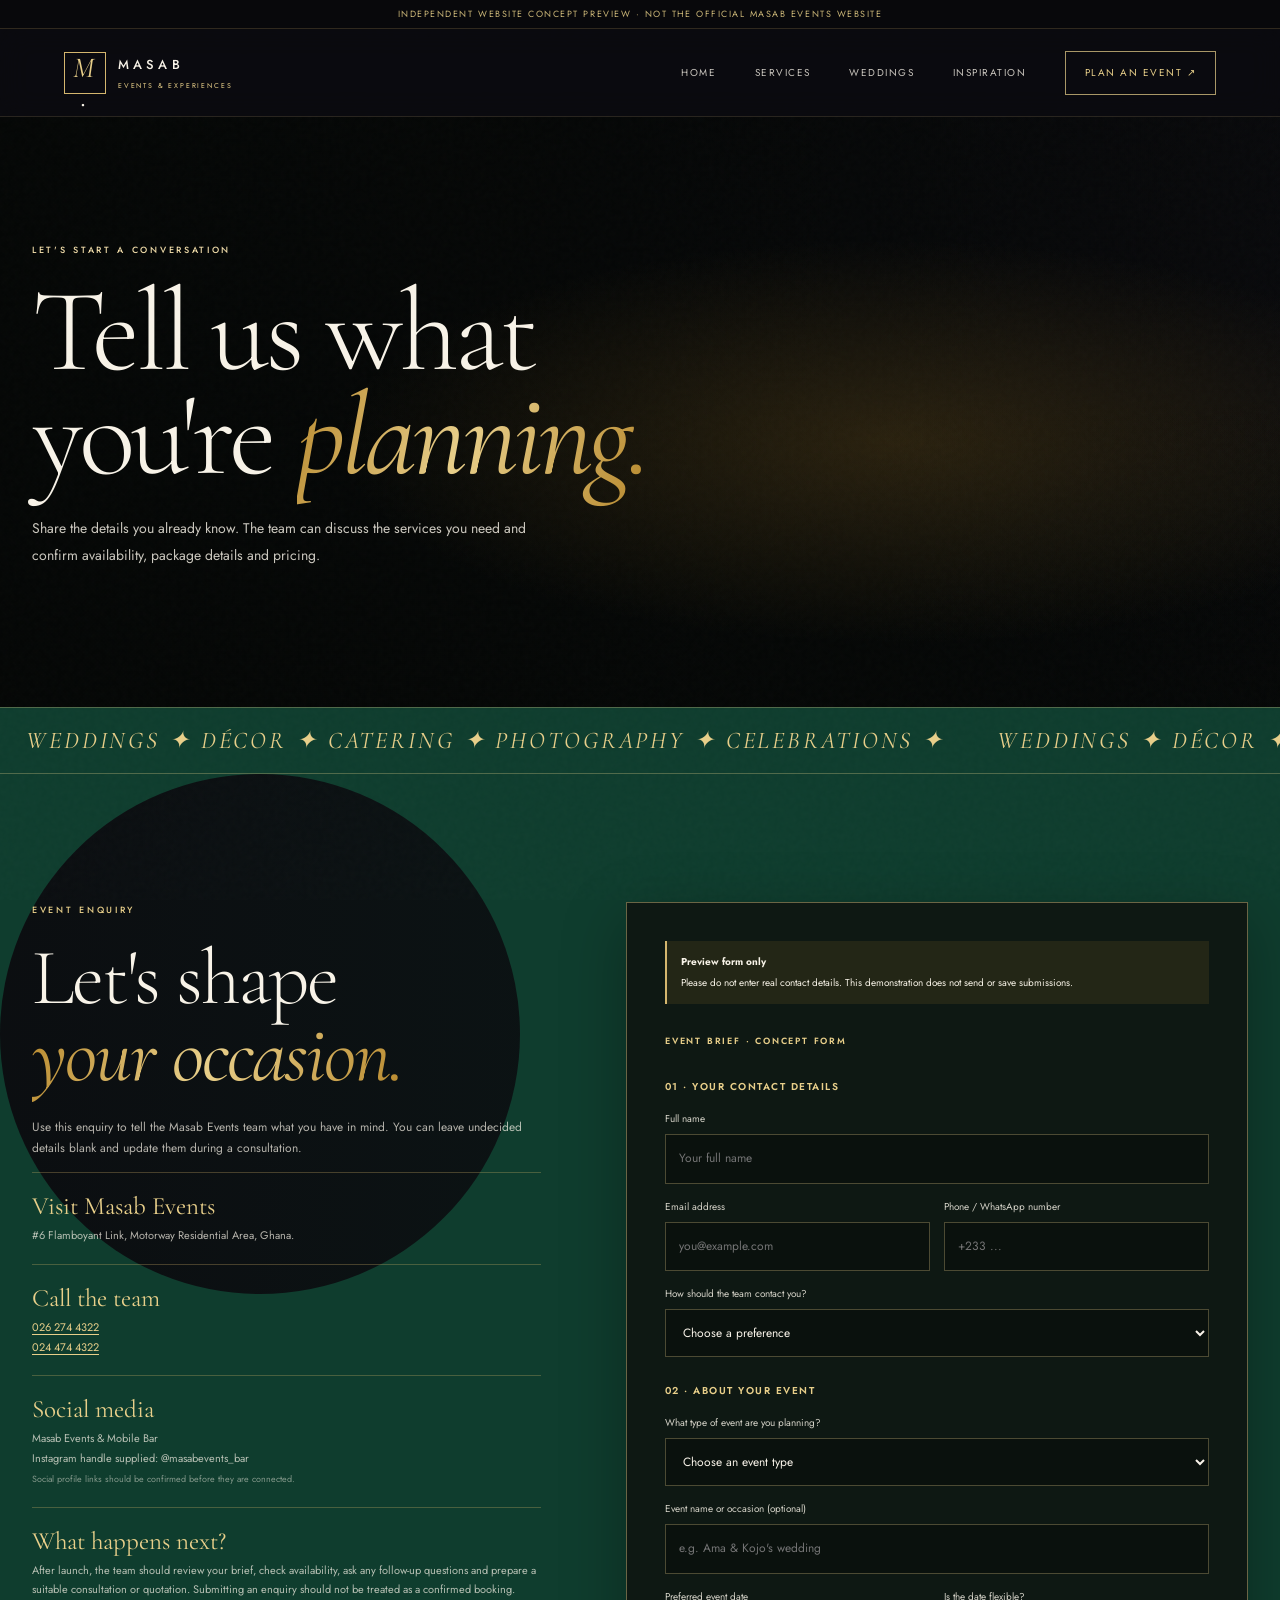
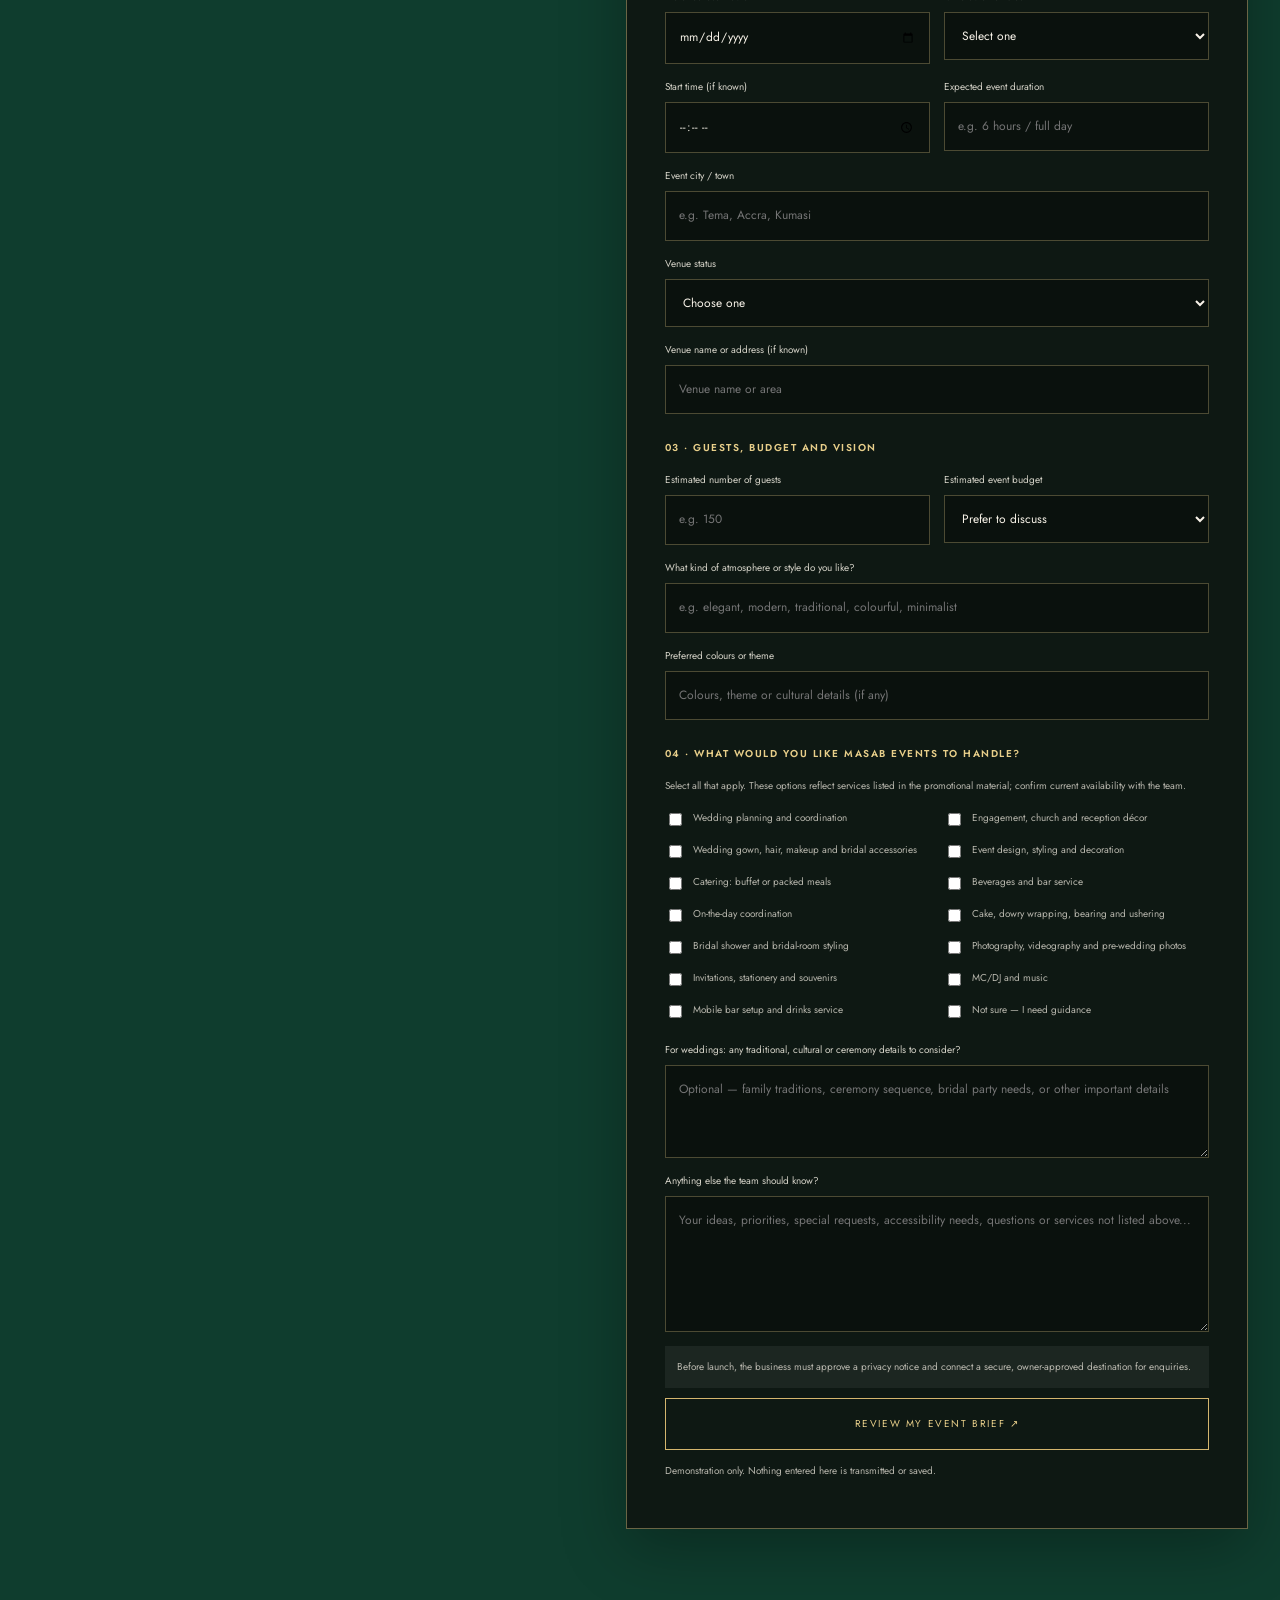
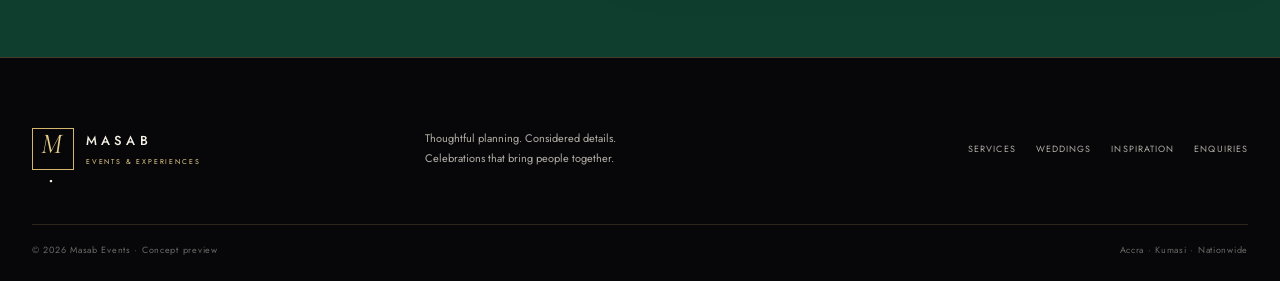
==== commit 16d6ffb2: "Apply Royal Noir typography and dark browser theme" ====
--- a/contact.html
+++ b/contact.html
@@ -6,7 +6,7 @@
 <meta property="og:type" content="website"><meta property="og:title" content="Plan Your Event | Masab Events"><meta property="og:description" content="Tell Masab Events about your wedding, corporate function or celebration and request an event-planning consultation in Ghana."><meta property="og:image" content="https://images.unsplash.com/photo-1648328168368-3a25f2152802?auto=format&amp;fit=crop&amp;fm=webp&amp;w=1200&amp;q=64">
 <title>Plan Your Event | Masab Events</title>
 <link rel="preconnect" href="https://fonts.googleapis.com"><link rel="preconnect" href="https://fonts.gstatic.com" crossorigin>
-<link href="https://fonts.googleapis.com/css2?family=Cormorant+Garamond:wght@500;600;700&family=Manrope:wght@400;500;600;700&display=swap" rel="stylesheet">
+<link href="https://fonts.googleapis.com/css2?family=Cormorant+Garamond:wght@300;400;500;600;700&family=Jost:wght@300;400;500;600;700&display=swap" rel="stylesheet">
 <link rel="stylesheet" href="assets/css/styles.css"><script src="assets/js/main.js" defer></script>
 </head>
 <body>
--- a/assets/css/styles.css
+++ b/assets/css/styles.css
@@ -1,111 +1,82 @@
-/* Masab Events — luxury editorial design system */
+/* MASAB EVENTS — ROYAL NOIR luxury design system */
 :root{
- --cream:#f8f5ef;--cream-deep:#eee8de;--paper:#fffdf9;--ink:#262622;--muted:#6f7069;
- --green:#263e35;--green-deep:#1c3029;--gold:#b79563;--gold-light:#d8c29f;--blush:#eadbd3;
- --line:rgba(38,38,34,.14);--serif:"Cormorant Garamond",Georgia,serif;--sans:"Manrope",Arial,sans-serif;
- --space-1:8px;--space-2:16px;--space-3:24px;--space-4:32px;--space-5:40px;--space-6:48px;--space-7:64px;--space-8:80px;--space-9:104px;
+ --noir:#0B0B0F;--emerald:#0F3D2E;--emerald-2:#123F31;--gold-a:#B8892D;--gold-b:#E8CF8A;--ivory:#F8F3E8;--blush:#E9C7C0;
+ --gold:linear-gradient(110deg,#B8892D 0%,#E8CF8A 48%,#B8892D 100%);
+ --gold-solid:#D4B66E;--muted:rgba(248,243,232,.72);--line:rgba(210,176,105,.3);
+ --serif:"Cormorant Garamond",Georgia,serif;--sans:"Jost",Manrope,Arial,sans-serif;
+ --space-1:8px;--space-2:16px;--space-3:24px;--space-4:32px;--space-5:40px;--space-6:48px;--space-7:64px;--space-8:80px;--space-9:112px;
 }
 *{box-sizing:border-box}
-html{scroll-behavior:smooth;scroll-padding-top:92px;background:var(--cream)}
-body{margin:0;background:var(--cream);color:var(--ink);font:400 15px/1.8 var(--sans);-webkit-font-smoothing:antialiased}
-a{color:inherit;text-decoration:none}
-img{display:block;width:100%;height:100%;object-fit:cover;background:#e8e1d6}
-button,input,select,textarea{font:inherit}
-button,a{-webkit-tap-highlight-color:transparent}
-button:focus-visible,a:focus-visible,input:focus-visible,select:focus-visible,textarea:focus-visible{outline:2px solid var(--gold);outline-offset:4px}
-.wrap{width:min(1180px,calc(100% - 56px));margin-inline:auto}
-.skip-link{position:absolute;left:-999px;top:8px;background:#fff;padding:10px;z-index:100}
-.skip-link:focus{left:10px}
-.concept-note{position:relative;z-index:30;padding:7px 12px;background:var(--green-deep);color:#f4e8d6;text-align:center;font-size:9px;letter-spacing:.16em;text-transform:uppercase}
-.header{height:82px;padding:0 max(28px,calc((100vw - 1180px)/2));display:flex;align-items:center;justify-content:space-between;position:sticky;top:0;z-index:20;background:rgba(248,245,239,.72);border-bottom:1px solid transparent;backdrop-filter:blur(0);transition:background .25s,border-color .25s,box-shadow .25s}
-.header.is-scrolled{background:rgba(248,245,239,.94);border-color:var(--line);backdrop-filter:blur(16px);box-shadow:0 8px 24px rgba(38,38,34,.05)}
-.brand{display:flex;align-items:center;gap:12px}.monogram{font:600 42px/1 var(--serif);letter-spacing:-.1em;color:var(--green)}.monogram span{color:var(--gold)}
-.brand b,.brand small{display:block;line-height:1.3}.brand b{font-size:12px;letter-spacing:.26em;color:var(--ink)}.brand small{font-size:8px;color:var(--muted);letter-spacing:.2em;margin-top:4px}
-.nav{display:flex;align-items:center;gap:30px}.nav a{font-size:10px;letter-spacing:.1em;text-transform:uppercase;color:#575951;transition:color .2s}.nav a.active,.nav a:hover{color:#9a7548}.nav .nav-button{background:var(--green);color:white;padding:12px 17px;border:1px solid var(--green)}.nav .nav-button:hover{background:#365448;color:white}
-.menu-toggle{display:none;background:transparent;border:1px solid var(--line);width:42px;height:42px;padding:10px}.menu-toggle i{display:block;height:1px;background:var(--ink);margin:6px 0}
-.eyebrow{font-size:9px;line-height:1.4;letter-spacing:.24em;text-transform:uppercase;color:#98764c;font-weight:700;margin:0 0 20px}.eyebrow.pale{color:#e5d0ad}
-.hero,.page-hero{position:relative;min-height:680px;display:flex;align-items:center;overflow:hidden;background:#6e6a5c}
-.hero-bg,.hero-overlay{position:absolute;inset:0}.hero-bg{background-image:url("https://images.unsplash.com/photo-1648328168368-3a25f2152802?auto=format&fit=crop&fm=webp&w=1600&q=64");background-size:cover;background-position:center 40%;filter:saturate(.86)}
-.hero-overlay{background:linear-gradient(90deg,rgba(24,34,29,.72),rgba(24,34,29,.22) 65%,rgba(24,34,29,.08)),linear-gradient(0deg,rgba(24,34,29,.25),transparent 48%)}
-.hero-inner{position:relative;z-index:1;color:white;padding:80px 0}.hero h1,.page-hero h1{font:600 clamp(58px,7vw,100px)/.98 var(--serif);letter-spacing:-.035em;margin:0 0 22px;max-width:850px}.hero h1 em,.page-hero h1 em{color:#e8d4b3;font-weight:500}
-.hero-lede{max-width:560px;color:#f3eee7;font-size:14px;line-height:1.9}.actions{display:flex;align-items:center;gap:28px;margin-top:34px}
-.button{display:inline-flex;align-items:center;justify-content:center;min-height:48px;padding:13px 22px;font-size:9px;font-weight:700;letter-spacing:.15em;text-transform:uppercase;border:1px solid transparent;cursor:pointer;transition:transform .25s,background .25s,border-color .25s,color .25s}
-.button:hover{transform:translateY(-2px)}.gold{background:var(--gold);color:#211f1a}.gold:hover{background:#c9ab7b}.dark{background:var(--green);color:#fff}.dark:hover{background:#38574a}.under-link{display:inline-block;font-size:10px;font-weight:700;letter-spacing:.13em;text-transform:uppercase;padding-bottom:5px;border-bottom:1px solid var(--gold)}.under-link.white{color:white;border-color:#e4d0ad}
-.hero-caption{position:absolute;right:max(28px,calc((100vw - 1180px)/2));bottom:26px;color:#f0e9dc;font-size:8px;letter-spacing:.18em;text-transform:uppercase}
-.section{padding:var(--space-9) 0}
-.intro-grid,.wedding-grid,.wedding-intro,.gallery-intro-grid{display:grid;grid-template-columns:1fr 1fr;gap:clamp(48px,8vw,100px)}
-.intro h2,.wedding-text h2,.split-copy h2,.closing h2,.service-intro h2,.wedding-intro h2,.wedding-story-copy h2,.contact-grid h2,.section-title,.gallery-intro-grid h2,.gallery-showcase-heading h2,.gallery-design-notes h2{font:600 clamp(42px,5vw,68px)/1.02 var(--serif);letter-spacing:-.025em;margin:0;color:var(--ink)}
-.intro h2 em,.wedding-text h2 em,.split-copy h2 em,.service-intro h2 em,.wedding-intro h2 em,.contact-grid h2 em,.section-title em,.gallery-intro-grid h2 em,.gallery-showcase-heading h2 em,.closing h2 em{color:#a27e51;font-weight:500}
-.serif-lede{font:500 25px/1.45 var(--serif);color:#3e443d;margin:0 0 18px}
-.intro-copy>p:not(.serif-lede),.split-copy>p:not(.eyebrow),.wedding-text>p:not(.eyebrow),.contact-grid>div>p:not(.eyebrow),.gallery-intro-grid>div:last-child p:not(.serif-lede){font-size:12px;color:var(--muted);line-height:2}
-.intro-copy .under-link{margin-top:12px}
-.pillars{display:grid;grid-template-columns:repeat(3,1fr);border-block:1px solid var(--line);margin-top:80px}
-.pillars>div{padding:24px 20px 24px 0;display:grid;grid-template-columns:36px 1fr;align-items:center}.pillars>div+div{border-left:1px solid var(--line);padding-left:25px}
-.pillars span{grid-row:span 2;color:var(--gold);font:italic 19px var(--serif)}.pillars b{font-size:11px}.pillars small{font-size:9px;color:var(--muted)}
-.split{display:grid;grid-template-columns:1.05fr .95fr;min-height:560px;background:var(--cream-deep)}.split-photo{min-height:560px;background-position:center;background-size:cover}.photo-tables{background-image:url("https://images.unsplash.com/photo-1763553113332-800519753e40?auto=format&fit=crop&fm=webp&w=1400&q=68")}.split-copy{align-self:center;padding:clamp(40px,7vw,100px)}
-.split-copy h2 em{color:var(--gold)}.split-copy>p:not(.eyebrow){margin:22px 0 28px}
-.split.reverse{grid-template-columns:1fr 1fr;background:var(--green-deep);color:white}.photo-bar{background-image:url("https://images.unsplash.com/photo-1756383537862-fb709221c504?auto=format&fit=crop&fm=webp&w=1400&q=68")}.split.reverse .split-copy h2{color:#fff}.split.reverse .split-copy h2 em{color:#e5cfad}.dark-panel>p:not(.eyebrow){color:#d9e0d9}
-.wedding-grid{align-items:center}.wedding-text>p:not(.eyebrow){max-width:470px;margin:22px 0;color:var(--muted);font-size:12px}.wedding-text ul{list-style:none;padding:0;margin:22px 0 28px}.wedding-text li{font-size:11px;color:#555d54;padding:11px 0 11px 22px;border-bottom:1px solid var(--line);position:relative}.wedding-text li:before{content:"✦";position:absolute;left:0;color:var(--gold)}
-.wedding-photo{height:590px;border-radius:48% 48% 8px 8px/34% 34% 8px 8px;background:url("https://images.unsplash.com/photo-1779943953082-66e575a6a4f0?auto=format&fit=crop&fm=webp&w=1300&q=68") center/cover;box-shadow:0 24px 55px rgba(44,42,34,.1)}
-.inspiration,.gallery-showcase,.contact-section{background:var(--cream-deep)}
-.section-heading{display:flex;justify-content:space-between;align-items:end;margin-bottom:38px}.section-heading h2{font:600 clamp(40px,4.5vw,60px)/1.05 var(--serif);margin:0;color:var(--ink)}.section-heading h2 em{color:#a27e51}
-.image-grid{display:grid;grid-template-columns:1.35fr 1fr 1fr;gap:14px}.image-tile{height:320px;position:relative;overflow:hidden;background:#e7dfd2}.image-tile.tall{height:430px;grid-row:span 2}.image-tile img{height:100%;transition:transform .55s}.image-tile:hover img{transform:scale(1.045)}.image-tile b{position:absolute;bottom:0;left:0;right:0;padding:32px 18px 15px;color:white;font:600 23px var(--serif);background:linear-gradient(transparent,rgba(20,25,21,.62))}
-.disclaimer{font-size:10px;color:#77776e;line-height:1.8;margin-top:18px}
-.coverage{background:var(--green-deep);color:white;padding:48px 0}.coverage-row{display:flex;justify-content:space-between;align-items:center;gap:50px}.coverage h2{font:600 clamp(30px,4vw,46px) var(--serif);margin:0}.coverage h2 em{color:#e3cda9}.coverage-row>p{max-width:380px;color:#d7dfd7;font-size:11px}
-.closing{background:#f1eee7;border-block:1px solid var(--line)}.closing h2{margin-bottom:28px}
-.footer{background:#172c24;color:white;padding:54px 0 20px;border-top:1px solid var(--gold)}.footer-main{display:flex;align-items:center;justify-content:space-between;gap:30px}.footer-brand .monogram,.footer-brand b{color:#fff}.footer-brand small{color:#c9c2b5}.footer-main>p,.footer-links a{font-size:10px;color:#d1d9d2}.footer-links{display:flex;gap:18px;flex-wrap:wrap}.footer-links a:hover{color:#e6d0ad}.footer-bottom{display:flex;justify-content:space-between;gap:20px;border-top:1px solid #ffffff2b;margin-top:35px;padding-top:16px;color:#b6c1b7;font-size:9px}
-.page-hero{min-height:490px}.page-hero:before{content:"";position:absolute;inset:0;background-position:center;background-size:cover;filter:saturate(.82)}
-.services-hero:before{background-image:url("https://images.unsplash.com/photo-1745573673583-a51f665ae48e?auto=format&fit=crop&fm=webp&w=1800&q=68")}.weddings-hero:before{background-image:url("https://images.unsplash.com/photo-1648328168368-3a25f2152802?auto=format&fit=crop&fm=webp&w=1800&q=68")}.gallery-hero:before{background-image:url("https://images.unsplash.com/photo-1738669469820-259d9c7189bb?auto=format&fit=crop&fm=webp&w=1800&q=68")}.contact-hero:before{background-image:url("https://images.unsplash.com/photo-1756383537862-fb709221c504?auto=format&fit=crop&fm=webp&w=1800&q=68")}
-.page-hero:after{content:"";position:absolute;inset:0;background:linear-gradient(90deg,rgba(23,36,29,.72),rgba(23,36,29,.22)),linear-gradient(0deg,rgba(23,36,29,.22),transparent 60%)}
-.page-hero-content{position:relative;z-index:1;color:white;padding:65px 0}.page-hero-content>p:last-child{max-width:590px;color:#f1ede5;font-size:13px;line-height:1.9}
-.service-intro{max-width:800px}.service-intro .serif-lede{margin-top:20px}
-.package-grid{display:grid;grid-template-columns:repeat(3,minmax(0,1fr));gap:20px;margin-top:52px}
-.package-card{overflow:hidden;padding:0 0 25px;background:var(--paper);border:1px solid rgba(183,149,99,.28);box-shadow:0 12px 36px rgba(41,39,31,.045);transition:transform .28s,box-shadow .28s,border-color .28s}
-.package-card:hover{transform:translateY(-5px);box-shadow:0 20px 45px rgba(41,39,31,.1);border-color:var(--gold)}
-.package-image-frame{height:205px;overflow:hidden;background:#e9e2d7}.package-image-frame img{transition:transform .6s}.package-card:hover .package-image-frame img{transform:scale(1.045)}
-.package-card>span,.package-card h3,.package-card ul,.package-card p,.package-card .under-link{margin-left:24px;margin-right:24px}
-.package-card>span{display:block;margin-top:23px;font-size:8px;letter-spacing:.2em;color:#9a784d;font-weight:700}
-.package-card h3{font:600 27px/1.12 var(--serif);color:var(--green);margin-top:12px;margin-bottom:12px}
-.package-card ul{padding-left:17px;color:#697269;font-size:10px;line-height:2.1}.package-card p{font-size:10px;color:#697269;line-height:1.9}
-.package-card-feature{background:#f0ede5}
-.package-note{font-size:10px;line-height:1.8;color:#72766d;margin-top:20px}
-.process,.gallery-design-notes{background:var(--green-deep);color:white;padding:90px 0}.process h2,.wedding-story-copy h2,.gallery-design-notes h2{font:600 clamp(40px,4.8vw,62px)/1.04 var(--serif);color:white;margin:0}.process h2 em,.wedding-story-copy h2 em,.gallery-design-notes h2 em{color:#e2cba5}
-.steps{display:grid;grid-template-columns:repeat(3,1fr);gap:28px;margin-top:50px}.steps article,.wedding-points article,.gallery-design-points>div{border-top:1px solid rgba(255,255,255,.3);padding-top:20px}.steps article>span,.wedding-points article>span,.gallery-design-points span{color:#d8bd91;font:italic 20px var(--serif)}.steps h3,.wedding-points h3{font:600 26px var(--serif);color:white;margin:10px 0}.steps p,.wedding-points p,.gallery-design-points p{color:#d1d9d1;font-size:10px;line-height:1.9}
-.wedding-intro{align-items:center}.wedding-intro p:not(.serif-lede){font-size:11px;color:var(--muted);line-height:2}
-.wedding-story{display:grid;grid-template-columns:1fr 1fr;background:var(--green-deep);color:white}.wedding-story-image{min-height:520px;background:url("https://images.unsplash.com/photo-1745573673583-a51f665ae48e?auto=format&fit=crop&fm=webp&w=1400&q=68") center/cover}.wedding-story-copy{align-self:center;padding:70px clamp(36px,7vw,100px)}.wedding-story-copy p:last-child{font-size:11px;color:#d1d9d1;line-height:2}
-.wedding-points{display:grid;grid-template-columns:repeat(4,1fr);gap:18px;margin-top:42px}.wedding-point-card{background:var(--paper);border:1px solid var(--line);padding:0 0 22px;overflow:hidden}.wedding-point-image{height:205px;margin:0 auto 18px;width:82%;border-radius:48% 48% 5px 5px/34% 34% 5px 5px;overflow:hidden;background:#e7dfd2}.wedding-point-card>span,.wedding-point-card h3,.wedding-point-card p{margin-left:18px;margin-right:18px}.wedding-point-card>span{color:#a17c4e;font:italic 19px var(--serif)}.wedding-point-card h3{font:600 24px var(--serif);margin-top:8px;margin-bottom:7px;color:var(--green)}.wedding-point-card p{font-size:10px;color:var(--muted);line-height:1.8}
-.gallery-intro-section{background:var(--cream)}.gallery-showcase-heading{display:flex;justify-content:space-between;align-items:end;gap:40px;margin-bottom:42px}.gallery-showcase-heading>p{max-width:370px;color:var(--muted);font-size:11px}
-.editorial-masonry{columns:3 260px;column-gap:18px}.gallery-card{break-inside:avoid;margin:0 0 18px;background:var(--paper);border:1px solid rgba(183,149,99,.25);box-shadow:0 8px 28px rgba(38,38,34,.05);overflow:hidden}.gallery-card:nth-child(4n+1){margin-top:26px}.gallery-open{display:block;width:100%;height:auto;aspect-ratio:4/3;border:0;padding:0;background:#e8e1d6;overflow:hidden;cursor:zoom-in}.gallery-card:nth-child(3n+1) .gallery-open{aspect-ratio:4/5}.gallery-open img{transition:transform .55s;object-fit:cover}.gallery-open:hover img{transform:scale(1.055)}
-.gallery-card figcaption{padding:15px 18px 17px}.gallery-card figcaption span{display:block;font-size:8px;letter-spacing:.17em;color:#9b7a50;margin-bottom:6px}.gallery-card figcaption b{font:600 23px var(--serif);color:var(--green)}
-.gallery-lightbox{position:fixed;inset:0;border:0;padding:28px;background:rgba(19,25,21,.94);max-width:100vw;max-height:100vh;width:100vw;height:100vh;color:white}.gallery-lightbox::backdrop{background:rgba(19,25,21,.9)}.gallery-lightbox img{width:min(1100px,90vw);height:min(78vh,850px);object-fit:contain;margin:auto;background:transparent}.gallery-lightbox p{text-align:center;color:#eee;font-size:11px}.lightbox-close{position:absolute;top:20px;right:24px;border:1px solid #ffffff70;background:transparent;color:white;font-size:32px;width:46px;height:46px;cursor:pointer}
-.gallery-design-points{display:grid;grid-template-columns:repeat(3,1fr);gap:25px;margin-top:44px}.gallery-design-points b{display:block;font:600 25px var(--serif);margin:9px 0}
-.contact-section{position:relative;isolation:isolate;background:var(--cream-deep);overflow:hidden}.contact-section:before{content:"";position:absolute;inset:0;z-index:-1;background:linear-gradient(90deg,rgba(248,245,239,.95),rgba(248,245,239,.88)),url("https://images.unsplash.com/photo-1738669469820-259d9c7189bb?auto=format&fit=crop&fm=webp&w=1800&q=66") center/cover;opacity:1}
-.contact-grid{display:grid;grid-template-columns:.9fr 1.1fr;gap:clamp(35px,7vw,85px);align-items:start}
-.contact-note{border-top:1px solid var(--line);padding:18px 0;display:grid;gap:5px}.contact-note b{font:600 23px var(--serif);color:var(--green)}.contact-note span{font-size:10px;color:#626c63}.contact-note a{color:#8b6b43;text-decoration:underline;text-underline-offset:3px}.contact-note small{font-size:9px;color:#7b7b72}
-.form-card{background:rgba(255,253,249,.97);padding:30px;border:1px solid rgba(183,149,99,.32);box-shadow:0 18px 48px rgba(43,51,42,.08)}
-.form-label{color:#967448;font-size:9px;letter-spacing:.2em;font-weight:700}.form-section-title{font-size:10px;letter-spacing:.12em;text-transform:uppercase;color:#967448;font-weight:700;margin:25px 0 14px}
-.form-card form>label,.form-card form>.two-fields label{display:block;font-size:10px;color:#4c594f;margin-bottom:14px}.form-card input:not([type=checkbox]),.form-card select,.form-card textarea{display:block;width:100%;margin-top:6px;padding:12px 13px;border:1px solid #d8d7cc;background:#fff;color:var(--ink);font-size:11px;border-radius:2px;min-height:44px}.form-card textarea{resize:vertical}.form-card input:focus,.form-card select:focus,.form-card textarea:focus{outline:2px solid rgba(183,149,99,.45);border-color:var(--gold)}
-.two-fields{display:grid;grid-template-columns:1fr 1fr;gap:14px}.form-help,.form-status{font-size:9px;color:#73796f;line-height:1.8}.service-checks{display:grid;grid-template-columns:1fr 1fr;gap:9px 14px;margin:14px 0 20px}.service-checks label{font-size:9px;color:#526055;display:flex;gap:8px;align-items:flex-start}.service-checks input{accent-color:var(--green);margin-top:4px}
-.demo-warning{display:grid;gap:3px;padding:12px 14px;background:#f0e9dd;border-left:3px solid var(--gold);color:#574b3b;font-size:9px;margin-bottom:22px}.form-privacy-note,.enquiry-preview{background:#f0eee7;padding:12px;color:#536056}.enquiry-preview{white-space:pre-wrap;overflow-wrap:anywhere;font-size:10px;line-height:1.7}.form-status{margin-top:12px}.submit-button{width:100%}
-.reveal{opacity:0;transform:translateY(18px);transition:opacity .65s ease,transform .65s ease}.reveal.is-visible{opacity:1;transform:none}
-@media(max-width:900px){.nav{gap:17px}.nav a{font-size:9px}.package-grid{grid-template-columns:repeat(2,minmax(0,1fr))}.wedding-points{grid-template-columns:repeat(2,1fr)}.wedding-point-image{height:190px;width:86%}}
+html{scroll-behavior:smooth;scroll-padding-top:100px;background:var(--noir)}
+body{margin:0;background:var(--noir);color:var(--ivory);font:400 15px/1.8 var(--sans);-webkit-font-smoothing:antialiased;overflow-x:hidden}
+body:before{content:"";position:fixed;inset:0;pointer-events:none;z-index:20;opacity:.055;background-image:url("data:image/svg+xml,%3Csvg viewBox='0 0 180 180' xmlns='http://www.w3.org/2000/svg'%3E%3Cfilter id='n'%3E%3CfeTurbulence type='fractalNoise' baseFrequency='.92' numOctaves='3' stitchTiles='stitch'/%3E%3C/filter%3E%3Crect width='100%25' height='100%25' filter='url(%23n)' opacity='.36'/%3E%3C/svg%3E")}
+a{color:inherit;text-decoration:none}img{display:block;width:100%;height:100%;object-fit:cover;background:#171711}
+button,input,select,textarea{font:inherit}button,a{-webkit-tap-highlight-color:transparent}
+button:focus-visible,a:focus-visible,input:focus-visible,select:focus-visible,textarea:focus-visible{outline:2px solid var(--gold-b);outline-offset:4px}
+.wrap{width:min(1240px,calc(100% - 64px));margin-inline:auto}
+.skip-link{position:absolute;left:-999px;top:8px;background:var(--ivory);color:var(--noir);padding:10px 14px;z-index:100}.skip-link:focus{left:12px}
+.concept-note{position:relative;z-index:35;text-align:center;padding:6px 12px;background:#08080b;color:#cdb879;border-bottom:1px solid rgba(210,176,105,.2);font-size:9px;letter-spacing:.17em;text-transform:uppercase}
+.header{height:88px;padding:0 clamp(22px,5vw,76px);position:sticky;top:0;z-index:30;display:flex;align-items:center;justify-content:space-between;background:rgba(11,11,15,.42);border-bottom:1px solid rgba(232,207,138,.14);backdrop-filter:blur(14px);transition:background .35s,border-color .35s,box-shadow .35s}
+.header.is-scrolled{background:rgba(11,11,15,.92);border-color:rgba(232,207,138,.28);box-shadow:0 12px 36px rgba(0,0,0,.24)}
+.brand{display:flex;align-items:center;gap:12px;color:var(--ivory);letter-spacing:.19em}.brand .monogram{width:42px;height:42px;border:1px solid var(--gold-solid);display:grid;place-items:center;font:italic 29px/1 var(--serif);color:var(--gold-b);position:relative}.brand .monogram span{color:var(--ivory)}.brand b{display:block;font-size:13px;letter-spacing:.32em;font-weight:500}.brand small{display:block;font-size:7px;letter-spacing:.26em;color:var(--gold-b);margin-top:3px}
+.nav{display:flex;align-items:center;gap:clamp(18px,3vw,40px)}.nav a{font-size:10px;letter-spacing:.15em;text-transform:uppercase;color:rgba(248,243,232,.8);transition:color .25s}.nav a:hover,.nav a.active{color:var(--gold-b)}.nav .nav-button{border:1px solid rgba(232,207,138,.72);padding:12px 19px;color:var(--gold-b)}.nav .nav-button:hover{background:var(--gold);color:#17130b}
+.menu-toggle{display:none;background:transparent;border:1px solid var(--line);width:44px;height:44px;color:var(--gold-b)}.menu-toggle i{display:block;width:18px;height:1px;background:var(--gold-b);margin:6px auto}
+.hero,.page-hero{position:relative;isolation:isolate;overflow:hidden;min-height:min(900px,calc(100svh - 120px));display:flex;align-items:center;background:var(--noir)}
+.hero-bg{position:absolute;inset:-4%;z-index:-3;background:url("https://images.unsplash.com/photo-1648328168368-3a25f2152802?auto=format&fit=crop&fm=webp&w=1800&q=70") center 38%/cover;transform:scale(1.04);animation:kenburns 28s ease-in-out infinite alternate;will-change:transform}
+.hero-overlay,.page-hero:before{position:absolute;inset:0;z-index:-2;background:linear-gradient(90deg,rgba(5,7,6,.91) 0%,rgba(5,7,6,.67) 48%,rgba(5,7,6,.2) 100%),linear-gradient(0deg,rgba(5,7,6,.6),transparent 55%)}
+.hero:after,.page-hero:after{content:"";position:absolute;inset:0;z-index:-1;pointer-events:none;background:radial-gradient(ellipse at 70% 55%,rgba(184,137,45,.2),transparent 44%)}
+.hero-inner{position:relative;padding:100px 0 130px;max-width:1240px}.eyebrow{font-size:9px;letter-spacing:.3em;text-transform:uppercase;color:var(--gold-b);margin:0 0 22px;font-weight:500}.eyebrow.pale{color:#f0dca9}
+.hero h1,.page-hero h1{font:300 clamp(68px,9.2vw,132px)/.88 var(--serif);letter-spacing:-.035em;color:var(--ivory);max-width:900px;margin:0 0 28px}.hero h1 em,.page-hero h1 em,h1 em,h2 em{font-weight:400;background:var(--gold);background-clip:text;-webkit-background-clip:text;color:transparent;font-style:italic}
+.hero-lede,.page-hero-content>p:last-child{max-width:520px;color:rgba(248,243,232,.82);font-size:14px;line-height:1.9}
+.actions{display:flex;align-items:center;gap:32px;margin-top:38px}.button{position:relative;display:inline-flex;align-items:center;justify-content:center;min-height:52px;padding:14px 25px;border:1px solid var(--gold-solid);font-size:10px;letter-spacing:.16em;text-transform:uppercase;overflow:hidden;transition:transform .3s,box-shadow .3s,color .3s,background .3s;cursor:pointer}
+.button.gold{color:#19140b;background:var(--gold);border-color:transparent;box-shadow:0 8px 30px rgba(184,137,45,.18)}.button.gold:before{content:"";position:absolute;top:-40%;left:-55%;width:35%;height:180%;transform:skewX(-22deg);background:rgba(255,255,255,.48);transition:left .7s}.button.gold:hover:before{left:130%}.button:hover{transform:translateY(-3px);box-shadow:0 10px 35px rgba(184,137,45,.25)}
+.button.dark{background:transparent;color:var(--gold-b);border-color:var(--gold-solid)}.button.dark:hover{background:var(--gold);color:#17130b}
+.under-link{display:inline-block;color:var(--gold-b);font-size:10px;letter-spacing:.15em;text-transform:uppercase;border-bottom:1px solid rgba(232,207,138,.55);padding-bottom:7px;transition:color .25s,border-color .25s}.under-link:hover{color:var(--ivory);border-color:var(--ivory)}.under-link.white{color:var(--ivory)}
+.hero-caption{position:absolute;bottom:35px;right:5vw;color:rgba(248,243,232,.68);font-size:8px;letter-spacing:.24em;text-transform:uppercase}.hero-scroll{position:absolute;bottom:28px;left:50%;transform:translateX(-50%);display:grid;justify-items:center;gap:8px;color:var(--gold-b);font-size:8px;letter-spacing:.25em;text-transform:uppercase}.hero-scroll:after{content:"";height:42px;width:1px;background:linear-gradient(var(--gold-b),transparent);animation:scrollline 2s ease-in-out infinite}
+.page-hero{min-height:590px}.page-hero:before{content:""}.page-hero-content{position:relative;padding:90px 0}.services-hero{background:url("https://images.unsplash.com/photo-1745573673583-a51f665ae48e?auto=format&fit=crop&fm=webp&w=1800&q=68") center/cover}.weddings-hero{background:url("https://images.unsplash.com/photo-1738669469820-259d9c7189bb?auto=format&fit=crop&fm=webp&w=1800&q=68") center/cover}.gallery-hero{background:url("https://images.unsplash.com/photo-1756383537862-fb709221c504?auto=format&fit=crop&fm=webp&w=1800&q=68") center/cover}.contact-hero{background:url("https://images.unsplash.com/photo-1745573673583-a51f665ae48e?auto=format&fit=crop&fm=webp&w=1800&q=68") center/cover}
+.section{position:relative;padding:clamp(82px,10vw,142px) 0;background:var(--noir);overflow:hidden}.section:before{content:"";position:absolute;width:520px;height:520px;right:-240px;top:-230px;border-radius:50%;background:radial-gradient(circle,rgba(184,137,45,.12),transparent 68%);pointer-events:none}
+.section h2,.split-copy h2,.closing h2,.process h2,.wedding-story-copy h2{font:300 clamp(48px,6.2vw,92px)/.96 var(--serif);letter-spacing:-.025em;color:var(--ivory);margin:0 0 24px}
+.intro-grid,.wedding-intro,.gallery-intro-grid{display:grid;grid-template-columns:1fr 1fr;gap:clamp(45px,10vw,150px);align-items:center}.intro h2{font-size:clamp(60px,7vw,100px)}.intro-copy{max-width:550px;color:var(--muted);font-size:13px}.serif-lede{font:400 clamp(25px,3vw,38px)/1.2 var(--serif);color:var(--ivory);margin:0 0 18px}.pillars{display:grid;grid-template-columns:repeat(3,1fr);gap:24px;margin-top:90px}.pillars>div{position:relative;border-top:1px solid var(--line);padding:23px 14px 0 0;display:grid;gap:5px}.pillars span{font:italic 18px var(--serif);color:var(--gold-b)}.pillars b{font:400 27px var(--serif);color:var(--ivory)}.pillars small{color:var(--muted);font-size:10px}
+.split{display:grid;grid-template-columns:1fr 1fr;min-height:640px;background:var(--emerald)}.split-photo{min-height:520px;background-position:center;background-size:cover;position:relative}.photo-tables{background-image:url("https://images.unsplash.com/photo-1738669469820-259d9c7189bb?auto=format&fit=crop&fm=webp&w=1500&q=68")}.photo-bar{background-image:url("https://images.unsplash.com/photo-1756383537862-fb709221c504?auto=format&fit=crop&fm=webp&w=1500&q=68")}.split-copy{align-self:center;padding:clamp(50px,8vw,110px);position:relative}.split-copy p:not(.eyebrow){max-width:520px;color:rgba(248,243,232,.76);font-size:13px;margin-bottom:32px}.split-copy h2{font-size:clamp(50px,5.7vw,80px)}.split.reverse .split-photo{order:2}.dark-panel{background:#09291f}
+.wedding-feature{background:var(--noir)}.wedding-grid{display:grid;grid-template-columns:.9fr 1.1fr;gap:clamp(50px,9vw,130px);align-items:center}.wedding-text p:not(.eyebrow){color:var(--muted);font-size:13px}.wedding-text ul{padding-left:18px;color:var(--muted);font-size:12px;line-height:2.1;margin:25px 0}.wedding-photo{height:620px;background:url("https://images.unsplash.com/photo-1648328168368-3a25f2152802?auto=format&fit=crop&fm=webp&w=1300&q=68") center/cover;border-radius:48% 48% 4px 4px/34% 34% 4px 4px;position:relative}.wedding-photo:after,.package-image-frame:after{content:"";position:absolute;inset:12px -12px -12px 12px;border:1px solid var(--gold-solid);pointer-events:none;border-radius:inherit}
+.inspiration{background:#0d1713}.section-heading{display:flex;align-items:end;justify-content:space-between;gap:30px;margin-bottom:45px}.section-heading h2{margin:0}.image-grid{display:grid;grid-template-columns:1.1fr 1fr 1fr;gap:18px}.image-tile{height:350px;position:relative;overflow:hidden;border:1px solid var(--line)}.image-tile.tall{height:450px;grid-row:span 1}.image-tile:after{content:"";position:absolute;inset:40% 0 0;background:linear-gradient(transparent,rgba(0,0,0,.72))}.image-tile img{transition:transform 1s;filter:brightness(.82) saturate(.78)}.image-tile:hover img{transform:scale(1.055)}.image-tile b{position:absolute;z-index:1;left:22px;bottom:20px;color:var(--ivory);font:400 25px var(--serif)}
+.disclaimer,.package-note{font-size:10px;color:rgba(248,243,232,.55);line-height:1.8;margin-top:24px}
+.coverage{background:var(--emerald);padding:76px 0;border-block:1px solid var(--line)}.coverage-row{display:flex;align-items:center;justify-content:space-between;gap:60px}.coverage h2{font:300 clamp(36px,4.7vw,64px)/1 var(--serif);margin:0;color:var(--ivory)}.coverage-row>p{max-width:340px;color:var(--muted);font-size:12px}
+.closing{text-align:center;background:radial-gradient(ellipse at 50% 60%,rgba(184,137,45,.14),transparent 55%),var(--noir)}.closing h2{font-size:clamp(58px,7vw,100px);margin:0 auto 35px}.closing .wrap{position:relative}
+.footer{background:#070709;border-top:1px solid var(--line);padding:60px 0 22px}.footer-main{display:grid;grid-template-columns:1fr 1.2fr 1fr;align-items:center;gap:35px}.footer-main>p{color:var(--muted);font-size:11px}.footer-links{display:flex;justify-content:flex-end;gap:20px;flex-wrap:wrap}.footer-links a{color:rgba(248,243,232,.7);font-size:9px;letter-spacing:.12em;text-transform:uppercase}.footer-links a:hover{color:var(--gold-b)}.footer-bottom{border-top:1px solid rgba(232,207,138,.16);margin-top:45px;padding-top:17px;display:flex;justify-content:space-between;color:rgba(248,243,232,.42);font-size:9px;letter-spacing:.08em}
+.service-intro{max-width:780px}.service-intro h2{font-size:clamp(50px,6vw,82px)}.service-intro>p:not(.eyebrow){color:var(--muted);font-size:13px}.package-grid{display:grid;grid-template-columns:repeat(3,minmax(0,1fr));gap:25px;margin-top:60px}.package-card{position:relative;padding:22px;background:rgba(255,255,255,.035);border:1px solid rgba(232,207,138,.22);backdrop-filter:blur(14px);transition:transform .4s,border-color .4s,box-shadow .4s}.package-card:hover{transform:translateY(-7px);border-color:rgba(232,207,138,.65);box-shadow:0 15px 50px rgba(184,137,45,.12)}.package-image-frame{height:245px;position:relative;margin-bottom:23px;border-radius:48% 48% 3px 3px/34% 34% 3px 3px}.package-image-frame:after{border-radius:inherit}.package-card>span{font-size:8px;letter-spacing:.2em;color:var(--gold-b)}.package-card h3{font:400 31px/1.05 var(--serif);color:var(--ivory);margin:12px 0}.package-card ul,.package-card p{color:var(--muted);font-size:11px;line-height:2}.package-card ul{padding-left:17px}.package-card-feature{background:rgba(15,61,46,.42)}
+.process{padding:100px 0;background:var(--emerald);position:relative;overflow:hidden}.process h2,.wedding-story-copy h2,.gallery-design-notes h2{font-size:clamp(50px,6vw,82px)}.steps{display:grid;grid-template-columns:repeat(3,1fr);gap:28px;margin-top:50px}.steps article,.wedding-points article,.gallery-design-points>div{border-top:1px solid rgba(232,207,138,.4);padding-top:20px}.steps article>span,.wedding-points article>span,.gallery-design-points span{color:var(--gold-b);font:italic 24px var(--serif)}.steps h3,.wedding-points h3{font:400 30px var(--serif);color:var(--ivory);margin:10px 0}.steps p,.wedding-points p,.gallery-design-points p{color:var(--muted);font-size:11px;line-height:1.9}
+.wedding-intro{align-items:center}.wedding-intro p:not(.serif-lede){font-size:12px;color:var(--muted);line-height:2}
+.wedding-story{display:grid;grid-template-columns:1fr 1fr;background:var(--emerald)}.wedding-story-image{min-height:560px;background:url("https://images.unsplash.com/photo-1745573673583-a51f665ae48e?auto=format&fit=crop&fm=webp&w=1400&q=68") center/cover}.wedding-story-copy{align-self:center;padding:70px clamp(36px,7vw,100px)}.wedding-story-copy p:last-child{font-size:12px;color:var(--muted);line-height:2}
+.wedding-points{display:grid;grid-template-columns:repeat(4,1fr);gap:18px;margin-top:42px}.wedding-point-card{background:rgba(255,255,255,.035);border:1px solid var(--line);padding:0 0 22px;overflow:hidden}.wedding-point-image{height:205px;margin:0 auto 18px;width:82%;border-radius:48% 48% 4px 4px/34% 34% 4px 4px;overflow:hidden;background:#171711;position:relative}.wedding-point-card>span,.wedding-point-card h3,.wedding-point-card p{margin-left:18px;margin-right:18px}.wedding-point-card h3{margin-top:8px;margin-bottom:7px}.wedding-point-card p{font-size:10px;color:var(--muted);line-height:1.8}
+.gallery-intro-section{background:var(--emerald)}.gallery-showcase-heading{display:flex;justify-content:space-between;align-items:end;gap:40px;margin-bottom:42px}.gallery-showcase-heading>p{max-width:370px;color:var(--muted);font-size:12px}
+.editorial-masonry{columns:3 260px;column-gap:18px}.gallery-card{break-inside:avoid;margin:0 0 18px;background:rgba(255,255,255,.035);border:1px solid var(--line);overflow:hidden}.gallery-card:nth-child(4n+1){margin-top:26px}.gallery-open{display:block;width:100%;height:auto;aspect-ratio:4/3;border:0;padding:0;background:#171711;overflow:hidden;cursor:zoom-in}.gallery-card:nth-child(3n+1) .gallery-open{aspect-ratio:4/5}.gallery-open img{transition:transform .8s;filter:brightness(.84) saturate(.8)}.gallery-open:hover img{transform:scale(1.055)}.gallery-card figcaption{padding:15px 18px 17px}.gallery-card figcaption span{display:block;font-size:8px;letter-spacing:.2em;color:var(--gold-b);margin-bottom:6px}.gallery-card figcaption b{font:400 25px var(--serif);color:var(--ivory)}
+.gallery-lightbox{position:fixed;inset:0;border:1px solid var(--gold-solid);padding:28px;background:rgba(8,9,10,.97);max-width:100vw;max-height:100vh;width:100vw;height:100vh;color:var(--ivory)}.gallery-lightbox::backdrop{background:rgba(8,9,10,.94)}.gallery-lightbox img{width:min(1100px,90vw);height:min(78vh,850px);object-fit:contain;margin:auto;background:transparent}.gallery-lightbox p{text-align:center;color:var(--ivory);font-size:11px}.lightbox-close{position:absolute;top:20px;right:24px;border:1px solid var(--gold-solid);background:transparent;color:var(--gold-b);font-size:32px;width:46px;height:46px;cursor:pointer}
+.gallery-design-notes{background:var(--emerald)}.gallery-design-points{display:grid;grid-template-columns:repeat(3,1fr);gap:25px;margin-top:44px}.gallery-design-points b{display:block;font:400 28px var(--serif);margin:9px 0}
+.contact-section{position:relative;isolation:isolate;background:var(--emerald);overflow:hidden}.contact-section:before{content:"";position:absolute;inset:0;z-index:-1;background:linear-gradient(90deg,rgba(11,11,15,.94),rgba(11,11,15,.85)),url("https://images.unsplash.com/photo-1738669469820-259d9c7189bb?auto=format&fit=crop&fm=webp&w=1800&q=66") center/cover}
+.contact-grid{display:grid;grid-template-columns:.9fr 1.1fr;gap:clamp(35px,7vw,85px);align-items:start}.contact-grid>div:first-child>p:not(.eyebrow){color:var(--muted);font-size:12px}
+.contact-note{border-top:1px solid var(--line);padding:18px 0;display:grid;gap:5px}.contact-note b{font:400 25px var(--serif);color:var(--gold-b)}.contact-note span{font-size:11px;color:var(--muted)}.contact-note a{color:var(--gold-b);text-decoration:underline;text-underline-offset:3px}.contact-note small{font-size:9px;color:rgba(248,243,232,.5)}
+.form-card{background:rgba(15,20,17,.88);backdrop-filter:blur(18px);padding:clamp(22px,4vw,38px);border:1px solid rgba(232,207,138,.42);box-shadow:0 18px 60px rgba(0,0,0,.3)}
+.form-label{color:var(--gold-b);font-size:9px;letter-spacing:.2em;font-weight:600}.form-section-title{font-size:10px;letter-spacing:.15em;text-transform:uppercase;color:var(--gold-b);font-weight:600;margin:25px 0 14px}
+.form-card form>label,.form-card form>.two-fields label{display:block;font-size:10px;color:rgba(248,243,232,.85);margin-bottom:14px}.form-card input:not([type=checkbox]),.form-card select,.form-card textarea{display:block;width:100%;margin-top:6px;padding:13px;border:1px solid rgba(232,207,138,.3);background:rgba(0,0,0,.3);color:var(--ivory);font-size:12px;border-radius:0;min-height:48px}.form-card select option{background:var(--noir);color:var(--ivory)}.form-card textarea{resize:vertical}.form-card input:focus,.form-card select:focus,.form-card textarea:focus{outline:2px solid rgba(232,207,138,.4);border-color:var(--gold-b)}
+.two-fields{display:grid;grid-template-columns:1fr 1fr;gap:14px}.form-help,.form-status{font-size:10px;color:var(--muted);line-height:1.8}.service-checks{display:grid;grid-template-columns:1fr 1fr;gap:12px 14px;margin:14px 0 20px}.service-checks label{font-size:10px;color:var(--muted);display:flex;gap:8px;align-items:flex-start}.service-checks input{accent-color:var(--gold-solid);margin-top:4px}
+.demo-warning{display:grid;gap:3px;padding:12px 14px;background:rgba(184,137,45,.12);border-left:2px solid var(--gold-solid);color:var(--ivory);font-size:10px;margin-bottom:22px}.form-privacy-note,.enquiry-preview{background:rgba(255,255,255,.06);padding:12px;color:var(--muted)}.enquiry-preview{white-space:pre-wrap;overflow-wrap:anywhere;font-size:10px;line-height:1.7}.form-status{margin-top:12px}.submit-button{width:100%}
+.reveal{opacity:0;transform:translateY(24px);transition:opacity .8s cubic-bezier(.2,.7,.2,1),transform .8s cubic-bezier(.2,.7,.2,1)}.reveal.is-visible{opacity:1;transform:none}
+.gold-marquee{overflow:hidden;background:var(--emerald);border-block:1px solid rgba(232,207,138,.3);padding:18px 0;white-space:nowrap}.gold-marquee-track{display:flex;width:max-content;animation:marquee 38s linear infinite}.gold-marquee span{font:italic 24px var(--serif);letter-spacing:.12em;color:var(--gold-b);padding:0 26px}.gold-marquee i{font-style:normal;color:var(--ivory);font-size:12px}
+.mobile-action-bar{display:none}
+@keyframes kenburns{from{transform:scale(1.04) translate3d(0,0,0)}to{transform:scale(1.15) translate3d(-1.5%,1%,0)}}@keyframes marquee{to{transform:translateX(-50%)}}@keyframes scrollline{0%,100%{transform:scaleY(.55);transform-origin:top}50%{transform:scaleY(1);transform-origin:top}}
+@media(max-width:900px){.nav{gap:17px}.nav a{font-size:9px}.package-grid{grid-template-columns:repeat(2,minmax(0,1fr))}.wedding-points{grid-template-columns:repeat(2,1fr)}.wedding-point-image{height:190px;width:86%}.footer-main{grid-template-columns:1fr 1fr}.footer-links{grid-column:1/-1;justify-content:flex-start}}
 @media(max-width:680px){
- .wrap{width:min(100% - 36px,560px)}.header{height:70px;padding:0 18px}.menu-toggle{display:block}.nav{display:none;position:absolute;top:70px;left:0;right:0;padding:16px 20px 22px;background:rgba(248,245,239,.98);box-shadow:0 15px 25px rgba(20,30,24,.1);flex-direction:column;align-items:stretch;gap:0}.nav.open{display:flex}.nav a{padding:13px 5px;border-bottom:1px solid var(--line);font-size:10px}.nav .nav-button{margin-top:12px;text-align:center;border:0}
- .hero{min-height:680px}.hero-inner{padding:65px 0}.hero h1,.page-hero h1{font-size:clamp(53px,13vw,76px)}.hero-lede{font-size:12px}.actions{align-items:flex-start;flex-direction:column;gap:18px}.hero-caption{left:18px;right:auto;font-size:7px}
- .section{padding:72px 0}.intro-grid,.wedding-grid,.wedding-intro,.gallery-intro-grid{grid-template-columns:1fr;gap:28px}.intro h2,.wedding-text h2,.split-copy h2,.closing h2,.service-intro h2,.wedding-intro h2,.contact-grid h2,.section-title,.gallery-intro-grid h2,.gallery-showcase-heading h2{font-size:48px}
- .pillars{grid-template-columns:1fr;margin-top:45px}.pillars>div,.pillars>div+div{border-left:0;border-bottom:1px solid var(--line);padding:16px 0}.pillars>div:last-child{border-bottom:0}
- .split,.split.reverse{grid-template-columns:1fr}.split-photo{min-height:330px}.split-copy{padding:50px 24px}.wedding-photo{height:430px;margin-top:12px}
- .image-grid{grid-template-columns:1fr 1fr}.image-tile,.image-tile.tall{height:240px;grid-row:auto}.image-tile.tall{grid-column:span 2;height:300px}.section-heading{align-items:flex-start;flex-direction:column;gap:20px}
- .coverage-row,.footer-main,.footer-bottom{align-items:flex-start;flex-direction:column;gap:18px}.footer-links{gap:14px}.footer{padding-top:42px}
- .page-hero{min-height:440px}.page-hero-content{padding:55px 0}.package-grid{grid-template-columns:1fr;gap:16px;margin-top:35px}.package-image-frame{height:230px}.steps,.gallery-design-points{grid-template-columns:1fr;gap:20px}.wedding-story{grid-template-columns:1fr}.wedding-story-image{min-height:330px}.wedding-story-copy{padding:48px 24px}.wedding-points{grid-template-columns:1fr 1fr;gap:12px}.wedding-point-image{height:160px;width:86%}.wedding-point-card h3{font-size:21px}
+ body{padding-bottom:74px}.wrap{width:min(100% - 36px,560px)}.header{height:70px;padding:0 18px}.brand .monogram{width:36px;height:36px}.menu-toggle{display:block}.nav{display:none;position:absolute;top:70px;left:0;right:0;padding:16px 20px 22px;background:rgba(11,11,15,.98);border-bottom:1px solid var(--line);box-shadow:0 15px 25px rgba(0,0,0,.35);flex-direction:column;align-items:stretch;gap:0}.nav.open{display:flex}.nav a{padding:15px 5px;border-bottom:1px solid rgba(232,207,138,.15);font-size:10px}.nav .nav-button{margin-top:12px;text-align:center;border:1px solid var(--gold-solid)}
+ .hero{min-height:690px}.hero-inner{padding:75px 0 110px}.hero h1,.page-hero h1{font-size:clamp(64px,15vw,88px)}.hero-lede,.page-hero-content>p:last-child{font-size:13px}.actions{align-items:flex-start;flex-direction:column;gap:18px}.hero-caption{left:18px;right:auto;bottom:75px;font-size:7px}.hero-scroll{display:none}
+ .section{padding:78px 0}.intro-grid,.wedding-grid,.wedding-intro,.gallery-intro-grid{grid-template-columns:1fr;gap:28px}.intro h2,.wedding-text h2,.split-copy h2,.closing h2,.service-intro h2,.wedding-intro h2,.contact-grid h2,.section-title,.gallery-intro-grid h2,.gallery-showcase-heading h2{font-size:clamp(48px,12vw,66px)}
+ .pillars{grid-template-columns:1fr;margin-top:45px;gap:0}.pillars>div{border-left:0;border-bottom:1px solid var(--line);padding:16px 0}.pillars>div:last-child{border-bottom:0}
+ .split,.split.reverse{grid-template-columns:1fr}.split-photo{min-height:330px}.split.reverse .split-photo{order:0}.split-copy{padding:52px 24px}.wedding-photo{height:460px;margin:12px 12px 20px}
+ .image-grid{grid-template-columns:1fr 1fr;gap:10px}.image-tile,.image-tile.tall{height:230px;grid-row:auto}.image-tile.tall{grid-column:span 2;height:300px}.section-heading{align-items:flex-start;flex-direction:column;gap:20px}
+ .coverage-row,.footer-main,.footer-bottom{align-items:flex-start;flex-direction:column;gap:18px}.footer-main{display:flex}.footer-links{gap:14px;justify-content:flex-start}.footer{padding-top:42px}.footer-bottom{margin-top:28px}
+ .page-hero{min-height:490px}.page-hero-content{padding:65px 0}.package-grid{grid-template-columns:1fr;gap:16px;margin-top:35px}.package-image-frame{height:245px}.steps,.gallery-design-points{grid-template-columns:1fr;gap:20px}.wedding-story{grid-template-columns:1fr}.wedding-story-image{min-height:340px}.wedding-story-copy{padding:48px 24px}.wedding-points{grid-template-columns:1fr 1fr;gap:12px}.wedding-point-image{height:160px;width:86%}.wedding-point-card h3{font-size:22px}
  .gallery-showcase-heading{display:block}.gallery-showcase-heading>p{margin-top:20px}.editorial-masonry{columns:2 140px;column-gap:10px}.gallery-card{margin-bottom:10px}.gallery-card:nth-child(4n+1){margin-top:12px}.gallery-card figcaption{padding:11px}.gallery-card figcaption b{font-size:19px}.gallery-card figcaption span{font-size:7px}.gallery-open{aspect-ratio:1/1}.gallery-card:nth-child(3n+1) .gallery-open{aspect-ratio:3/4}
  .contact-grid{grid-template-columns:1fr}.form-card{padding:22px 17px}.two-fields,.service-checks{grid-template-columns:1fr}.gallery-lightbox{padding:18px}.gallery-lightbox img{width:94vw;height:76vh}
+ .mobile-action-bar{position:fixed;z-index:40;left:0;right:0;bottom:0;display:grid;grid-template-columns:1fr 1fr;padding:9px 12px calc(9px + env(safe-area-inset-bottom));background:rgba(7,7,9,.96);border-top:1px solid rgba(232,207,138,.42);backdrop-filter:blur(18px);gap:10px}.mobile-action-bar a{min-height:48px;display:flex;align-items:center;justify-content:center;text-transform:uppercase;font-size:10px;letter-spacing:.18em}.mobile-action-bar a:first-child{border:1px solid var(--gold-solid);color:var(--gold-b)}.mobile-action-bar a:last-child{background:var(--gold);color:#151109}
 }
-@media(prefers-reduced-motion:reduce){html{scroll-behavior:auto}*,*::before,*::after{animation-duration:.01ms!important;animation-iteration-count:1!important;transition-duration:.01ms!important}.reveal{opacity:1;transform:none}}
-
-/* Final photography treatment and viewport polish */
-.hero{min-height:min(900px,calc(100svh - 35px))}
-.gallery-open img,.package-image-frame img,.wedding-point-image img,.image-tile img{filter:saturate(.9) sepia(.035)}
-.gallery-open:focus-visible{outline:3px solid var(--gold);outline-offset:-4px}
-.form-card label:focus-within{color:#8c6a42}
-@media(max-width:680px){.hero{min-height:680px}}
+@media(prefers-reduced-motion:reduce){html{scroll-behavior:auto}*,*::before,*:after{animation-duration:.01ms!important;animation-iteration-count:1!important;transition-duration:.01ms!important;scroll-behavior:auto!important}.reveal{opacity:1;transform:none}}
